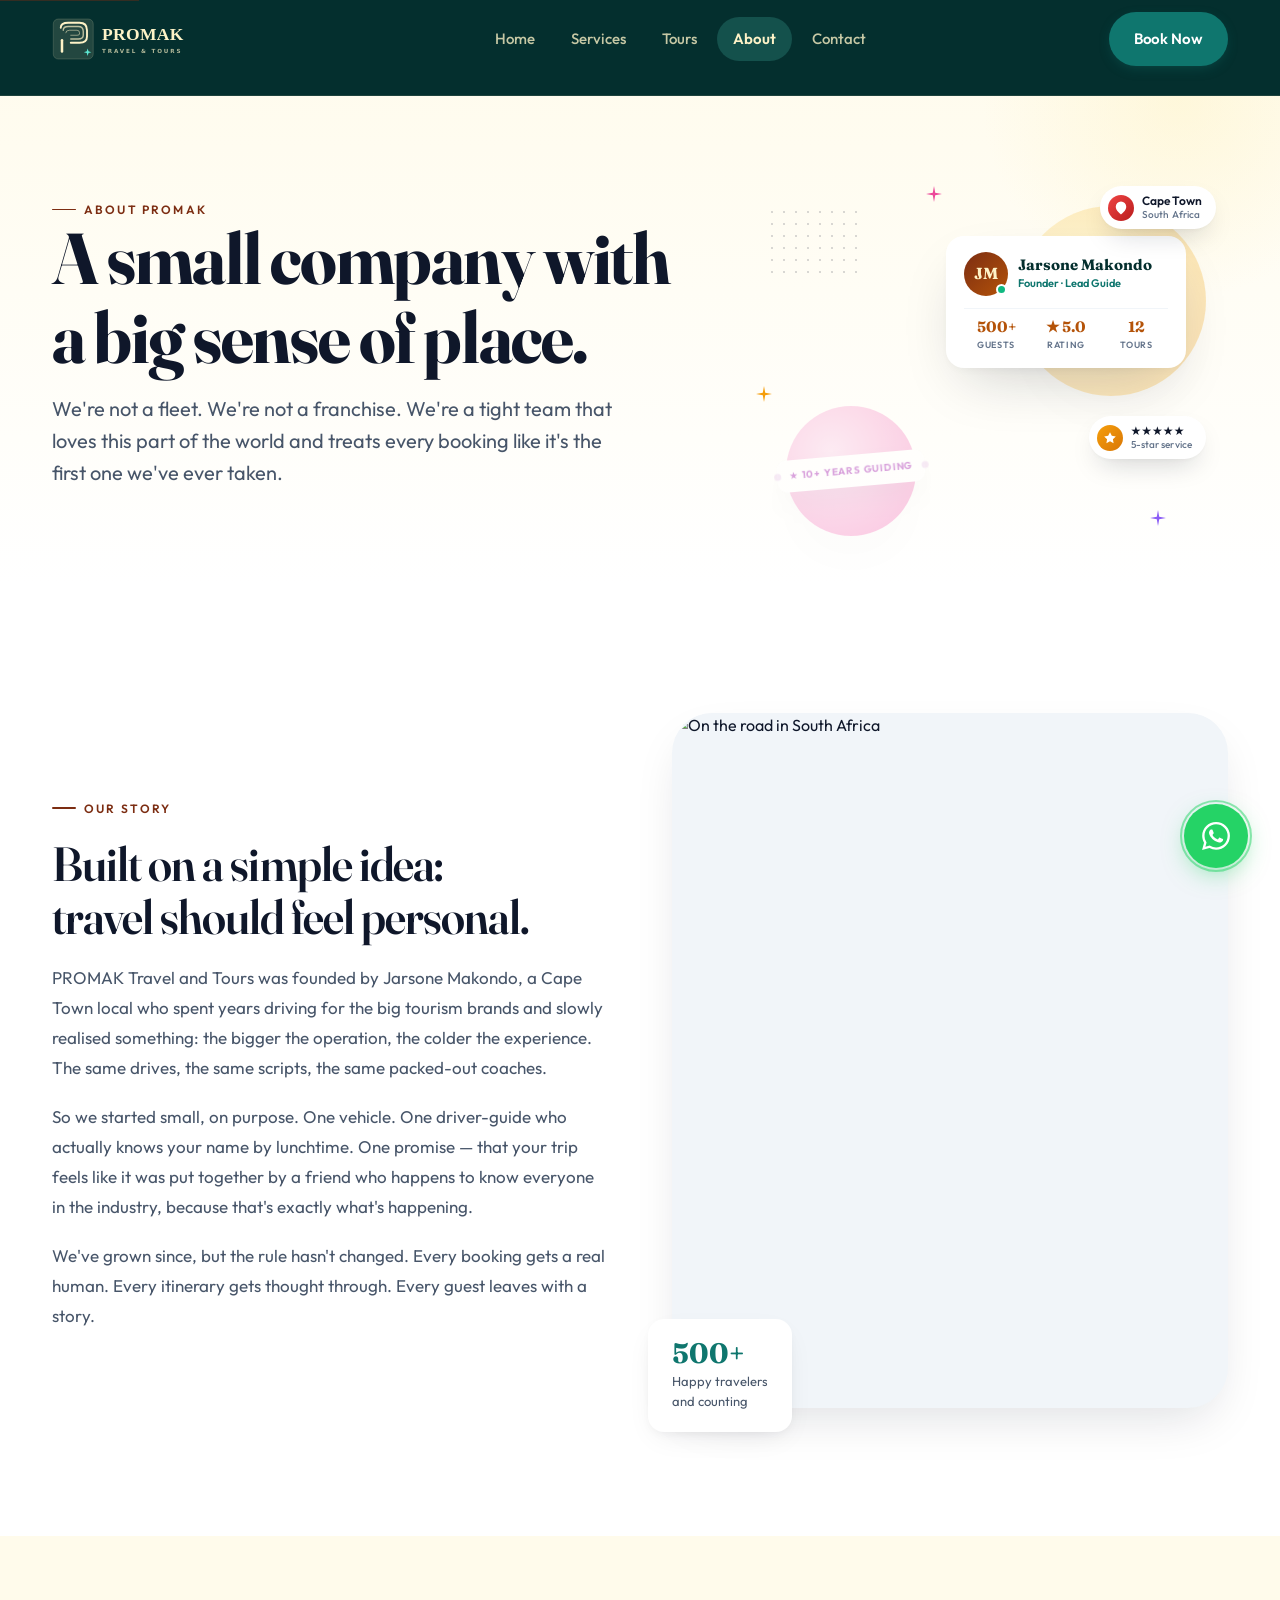
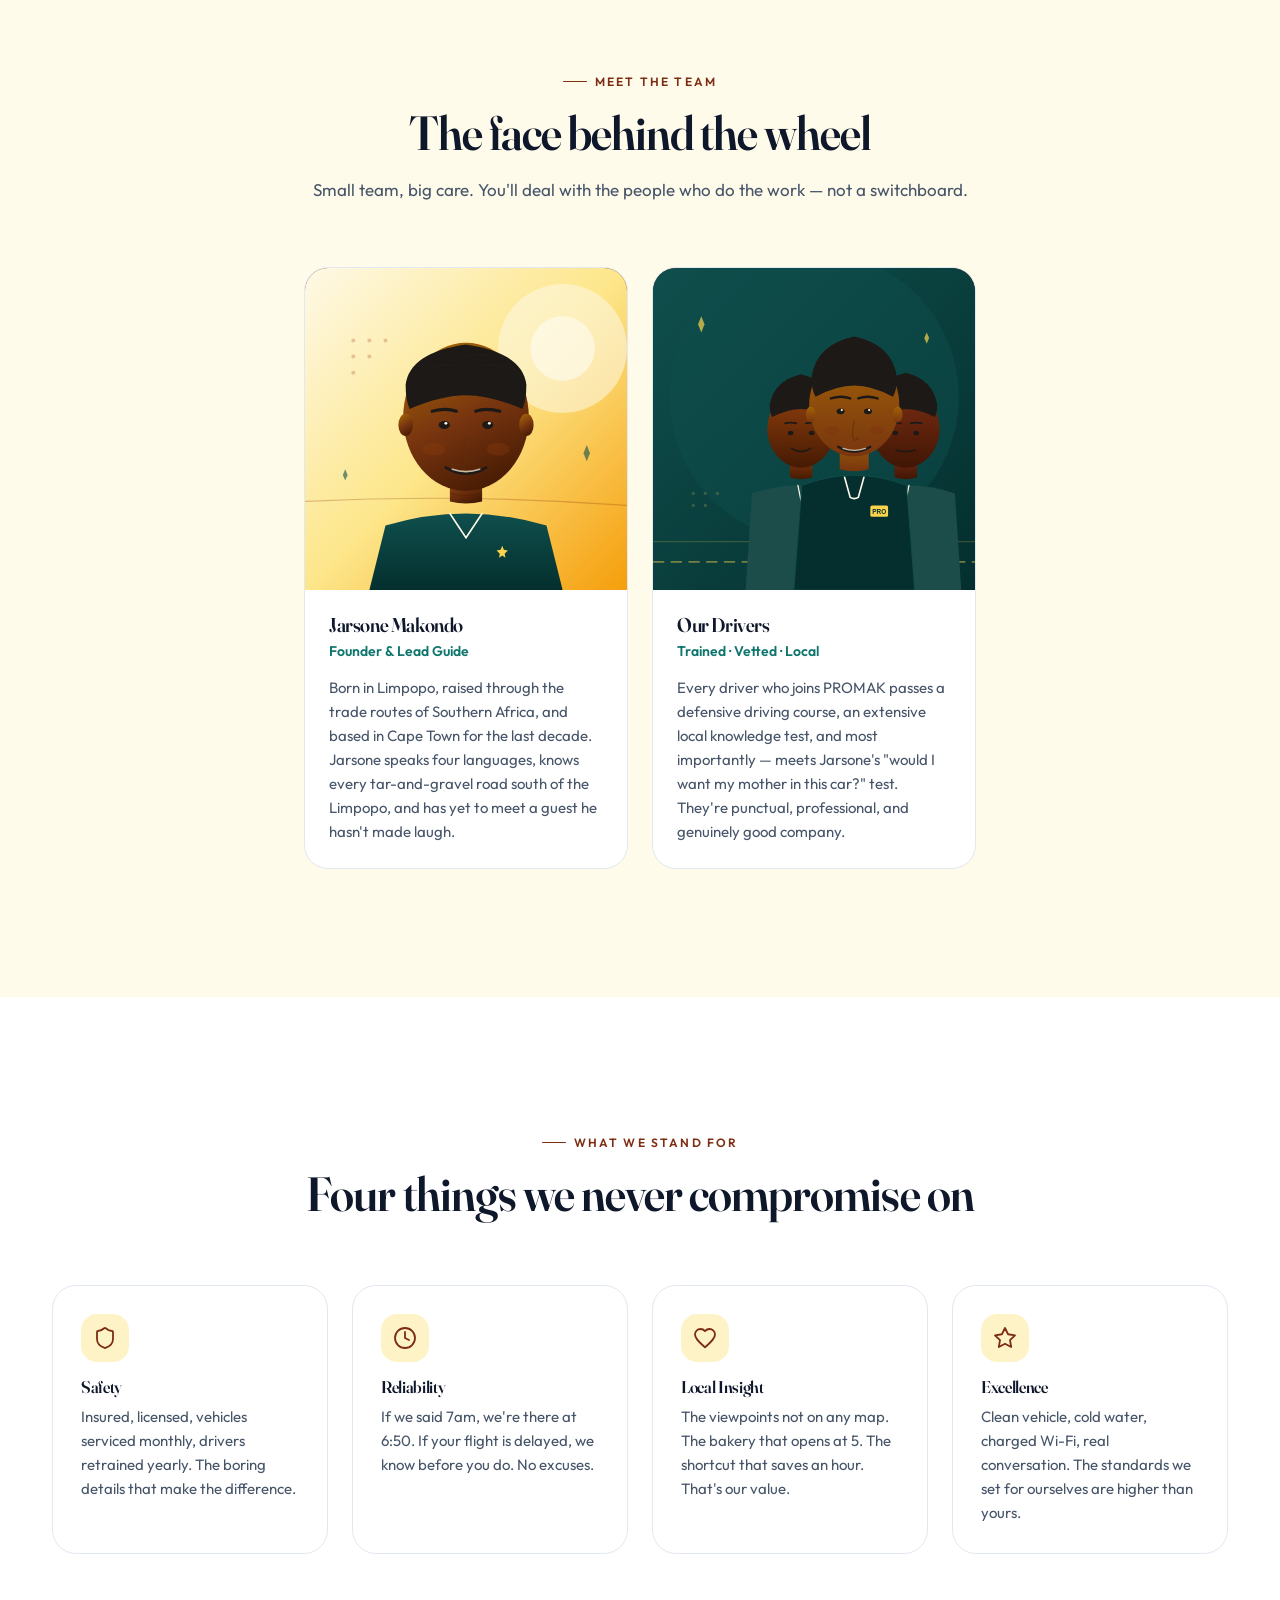
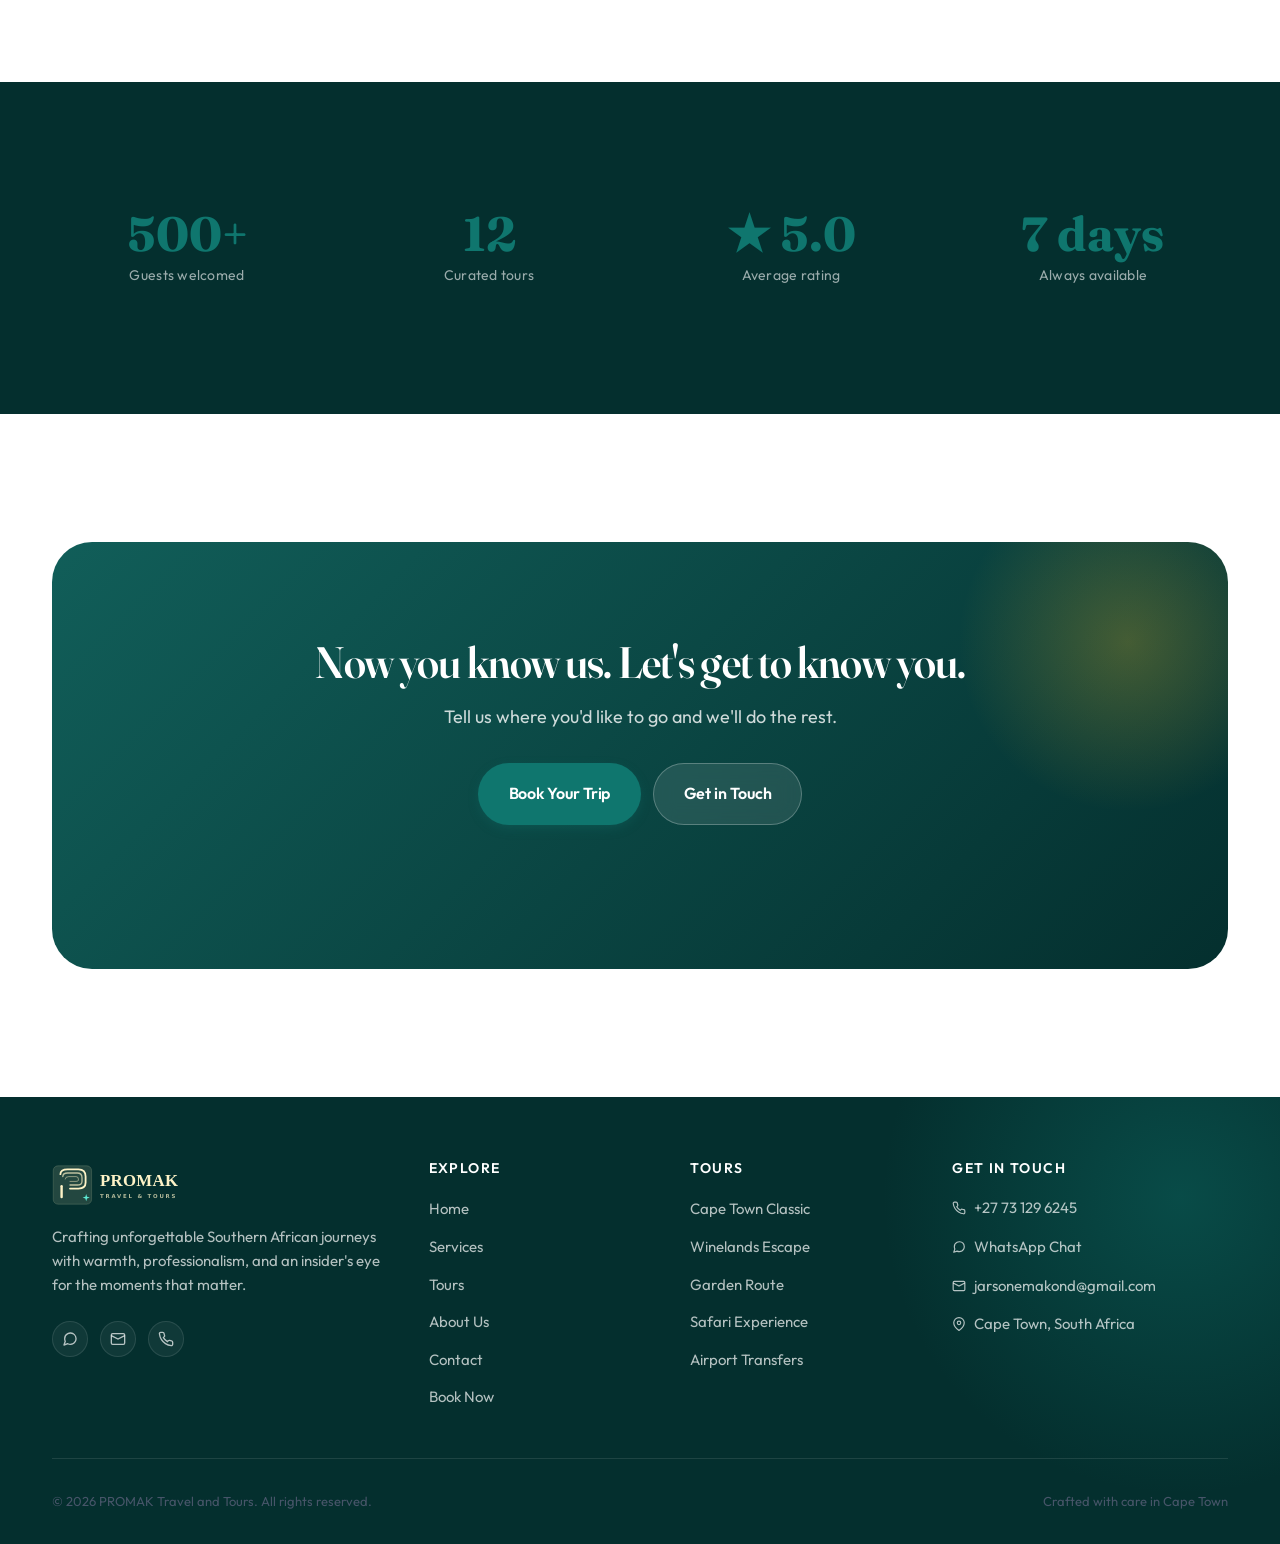
==== about.html @ 577fd11b "initial" ====
<!DOCTYPE html>
<html lang="en">
<head>
  <meta charset="UTF-8" />
  <meta name="viewport" content="width=device-width, initial-scale=1.0" />
  <title>About Us | PROMAK Travel and Tours</title>
  <meta name="description" content="Meet the team behind PROMAK Travel and Tours — a Cape Town tour company built on safety, reliability, local insight, and an obsession with getting the details right." />
  <meta property="og:title" content="About Us | PROMAK Travel and Tours" />
  <meta property="og:description" content="Meet the team behind PROMAK Travel and Tours — a Cape Town tour company built on safety, reliability, local insight, and an obsession with getting the details right." />
  <meta property="og:image" content="images/og-mark.png" />
  <link rel="icon" href="images/favicon.svg" type="image/svg+xml" />
  <link rel="alternate icon" href="images/favicon.ico" />
  <link rel="apple-touch-icon" href="images/apple-touch-icon.png" />
  <link rel="stylesheet" href="css/styles.css" />
</head>
<body class="">
  <div class="scroll-progress" aria-hidden="true"><div class="scroll-progress-bar"></div></div>

<!-- Site Header -->
<a href="#main" class="skip-link">Skip to content</a>
<header class="site-header is-solid">
  <div class="container">
    <div class="nav">
      <a href="index.html" class="nav-logo" aria-label="PROMAK Travel and Tours">
        <img src="images/logo-white.svg" alt="PROMAK Travel and Tours" />
      </a>
      <nav class="nav-menu" aria-label="Primary">
        <a href="index.html">Home</a>
        <a href="services.html">Services</a>
        <a href="tours.html">Tours</a>
        <a href="about.html">About</a>
        <a href="contact.html">Contact</a>
      </nav>
      <div class="nav-cta">
        <a href="book.html" class="btn btn-primary">Book Now</a>
      </div>
      <button class="nav-toggle" aria-label="Toggle menu" aria-expanded="false" aria-controls="mobile-menu">
        <svg width="22" height="22" viewBox="0 0 24 24" fill="none" stroke="currentColor" stroke-width="2.2" stroke-linecap="round"><path d="M4 6h16M4 12h16M4 18h16"/></svg>
      </button>
    </div>
  </div>
</header>

<div class="mobile-menu" id="mobile-menu" aria-label="Mobile navigation">
  <nav>
    <a href="index.html">Home</a>
    <a href="services.html">Services</a>
    <a href="tours.html">Tours</a>
    <a href="about.html">About</a>
    <a href="contact.html">Contact</a>
  </nav>
  <div class="mobile-actions">
    <a href="book.html" class="btn btn-primary btn-lg">Book Your Journey</a>
    <a href="https://wa.me/27731296245" target="_blank" rel="noopener" class="btn btn-outline btn-lg">Chat on WhatsApp</a>
  </div>
  <div class="mobile-contact">
    <a href="tel:+27731296245"><svg width="14" height="14" viewBox="0 0 24 24" fill="none" stroke="currentColor" stroke-width="2"><path d="M22 16.92v3a2 2 0 0 1-2.18 2 19.79 19.79 0 0 1-8.63-3.07 19.5 19.5 0 0 1-6-6 19.79 19.79 0 0 1-3.07-8.67A2 2 0 0 1 4.11 2h3a2 2 0 0 1 2 1.72 12.84 12.84 0 0 0 .7 2.81 2 2 0 0 1-.45 2.11L8.09 9.91a16 16 0 0 0 6 6l1.27-1.27a2 2 0 0 1 2.11-.45 12.84 12.84 0 0 0 2.81.7A2 2 0 0 1 22 16.92z"/></svg>+27 73 129 6245</a>
    <a href="mailto:jarsonemakond@gmail.com"><svg width="14" height="14" viewBox="0 0 24 24" fill="none" stroke="currentColor" stroke-width="2"><rect x="2" y="4" width="20" height="16" rx="2"/><path d="m22 7-10 5L2 7"/></svg>jarsonemakond@gmail.com</a>
  </div>
</div>


<main id="main">

<section class="page-header">
  <div class="container">
    <div class="page-header-decor decor-about" aria-hidden="true">
      <div class="dec-blob blob-1"></div>
      <div class="dec-blob blob-2">
        <div class="dec-tag tag-years">★ 10+ Years Guiding</div>
      </div>
      <div class="dec-dots dots-1"></div>

      <div class="dec-card card-main">
        <div class="top">
          <div class="ava">JM</div>
          <div>
            <div class="name">Jarsone Makondo</div>
            <div class="role">Founder · Lead Guide</div>
          </div>
        </div>
        <div class="stats">
          <div><div class="num">500+</div><div class="lbl">Guests</div></div>
          <div><div class="num">★ 5.0</div><div class="lbl">Rating</div></div>
          <div><div class="num">12</div><div class="lbl">Tours</div></div>
        </div>
      </div>

      <div class="dec-pill pill-loc">
        <div class="ico"><svg width="14" height="14" viewBox="0 0 24 24" fill="currentColor"><path d="M21 10c0 7-9 13-9 13s-9-6-9-13a9 9 0 0 1 18 0z"/><circle cx="12" cy="10" r="3" fill="#fff"/></svg></div>
        <div>Cape Town<small>South Africa</small></div>
      </div>

      <div class="dec-pill pill-rating">
        <div class="ico"><svg width="14" height="14" viewBox="0 0 24 24" fill="currentColor"><path d="m12 2 3.09 6.26L22 9.27l-5 4.87 1.18 6.88L12 17.77l-6.18 3.25L7 14.14 2 9.27l6.91-1.01z"/></svg></div>
        <div>★★★★★<small>5-star service</small></div>
      </div>

      <span class="dec-spark spark-1"><svg viewBox="0 0 20 20" fill="currentColor"><path d="M10 0 L11.5 8.5 L20 10 L11.5 11.5 L10 20 L8.5 11.5 L0 10 L8.5 8.5 Z"/></svg></span>
      <span class="dec-spark spark-2"><svg viewBox="0 0 20 20" fill="currentColor"><path d="M10 0 L11.5 8.5 L20 10 L11.5 11.5 L10 20 L8.5 11.5 L0 10 L8.5 8.5 Z"/></svg></span>
      <span class="dec-spark spark-3"><svg viewBox="0 0 20 20" fill="currentColor"><path d="M10 0 L11.5 8.5 L20 10 L11.5 11.5 L10 20 L8.5 11.5 L0 10 L8.5 8.5 Z"/></svg></span>
    </div>
    <div class="page-header-content reveal">
      <span class="eyebrow">About PROMAK</span>
      <h1 class="text-balance">A small company with a big sense of place.</h1>
      <p class="lead">We're not a fleet. We're not a franchise. We're a tight team that loves this part of the world and treats every booking like it's the first one we've ever taken.</p>
    </div>
  </div>
</section>

<section class="section">
  <div class="container">
    <div class="story-grid reveal">
      <div class="story-content">
        <span class="eyebrow">Our Story</span>
        <h2 class="text-balance">Built on a simple idea: travel should feel personal.</h2>
        <p>PROMAK Travel and Tours was founded by Jarsone Makondo, a Cape Town local who spent years driving for the big tourism brands and slowly realised something: the bigger the operation, the colder the experience. The same drives, the same scripts, the same packed-out coaches.</p>
        <p>So we started small, on purpose. One vehicle. One driver-guide who actually knows your name by lunchtime. One promise — that your trip feels like it was put together by a friend who happens to know everyone in the industry, because that's exactly what's happening.</p>
        <p>We've grown since, but the rule hasn't changed. Every booking gets a real human. Every itinerary gets thought through. Every guest leaves with a story.</p>
      </div>
      <div class="story-image">
        <img src="https://images.pexels.com/photos/32555593/pexels-photo-32555593.jpeg?auto=compress&cs=tinysrgb&w=1000&h=1200&fit=crop" alt="On the road in South Africa" />
        <div class="story-card">
          <div class="num">500+</div>
          <div class="label">Happy travelers<br>and counting</div>
        </div>
      </div>
    </div>
  </div>
</section>

<section class="section section-alt">
  <div class="container">
    <div class="section-head reveal">
      <span class="eyebrow">Meet the Team</span>
      <h2 class="text-balance">The face behind the wheel</h2>
      <p>Small team, big care. You'll deal with the people who do the work — not a switchboard.</p>
    </div>
    <div class="team-grid reveal-stagger" style="max-width:42rem;margin:0 auto">
      <article class="team-card">
        <div class="team-card-media">
          <img src="images/portrait-jarsone.svg" alt="Jarsone Makondo, founder of PROMAK Travel and Tours" />
        </div>
        <div class="team-card-body">
          <h3>Jarsone Makondo</h3>
          <div class="role">Founder &amp; Lead Guide</div>
          <p>Born in Limpopo, raised through the trade routes of Southern Africa, and based in Cape Town for the last decade. Jarsone speaks four languages, knows every tar-and-gravel road south of the Limpopo, and has yet to meet a guest he hasn't made laugh.</p>
        </div>
      </article>
      <article class="team-card">
        <div class="team-card-media">
          <img src="images/portrait-drivers.svg" alt="The PROMAK driver team" />
        </div>
        <div class="team-card-body">
          <h3>Our Drivers</h3>
          <div class="role">Trained · Vetted · Local</div>
          <p>Every driver who joins PROMAK passes a defensive driving course, an extensive local knowledge test, and most importantly — meets Jarsone's "would I want my mother in this car?" test. They're punctual, professional, and genuinely good company.</p>
        </div>
      </article>
    </div>
  </div>
</section>

<section class="section">
  <div class="container">
    <div class="section-head reveal">
      <span class="eyebrow">What We Stand For</span>
      <h2 class="text-balance">Four things we never compromise on</h2>
    </div>
    <div class="feature-grid reveal-stagger">
      <div class="feature-block">
        <div class="icon">
          <svg width="24" height="24" viewBox="0 0 24 24" fill="none" stroke="currentColor" stroke-width="1.8" stroke-linecap="round" stroke-linejoin="round"><path d="M20 13c0 5-3.5 7.5-7.66 8.95a1 1 0 0 1-.67-.01C7.5 20.5 4 18 4 13V6a1 1 0 0 1 1-1c2 0 4.5-1.2 6.24-2.72a1.17 1.17 0 0 1 1.52 0C14.51 3.81 17 5 19 5a1 1 0 0 1 1 1z"/></svg>
        </div>
        <h4>Safety</h4>
        <p>Insured, licensed, vehicles serviced monthly, drivers retrained yearly. The boring details that make the difference.</p>
      </div>
      <div class="feature-block">
        <div class="icon">
          <svg width="24" height="24" viewBox="0 0 24 24" fill="none" stroke="currentColor" stroke-width="1.8" stroke-linecap="round" stroke-linejoin="round"><circle cx="12" cy="12" r="10"/><path d="M12 6v6l4 2"/></svg>
        </div>
        <h4>Reliability</h4>
        <p>If we said 7am, we're there at 6:50. If your flight is delayed, we know before you do. No excuses.</p>
      </div>
      <div class="feature-block">
        <div class="icon">
          <svg width="24" height="24" viewBox="0 0 24 24" fill="none" stroke="currentColor" stroke-width="1.8" stroke-linecap="round" stroke-linejoin="round"><path d="M12 21.35l-1.45-1.32C5.4 15.36 2 12.28 2 8.5 2 5.42 4.42 3 7.5 3c1.74 0 3.41.81 4.5 2.09C13.09 3.81 14.76 3 16.5 3 19.58 3 22 5.42 22 8.5c0 3.78-3.4 6.86-8.55 11.54L12 21.35z"/></svg>
        </div>
        <h4>Local Insight</h4>
        <p>The viewpoints not on any map. The bakery that opens at 5. The shortcut that saves an hour. That's our value.</p>
      </div>
      <div class="feature-block">
        <div class="icon">
          <svg width="24" height="24" viewBox="0 0 24 24" fill="none" stroke="currentColor" stroke-width="1.8" stroke-linecap="round" stroke-linejoin="round"><path d="m12 2 3.09 6.26L22 9.27l-5 4.87 1.18 6.88L12 17.77l-6.18 3.25L7 14.14 2 9.27l6.91-1.01L12 2z"/></svg>
        </div>
        <h4>Excellence</h4>
        <p>Clean vehicle, cold water, charged Wi-Fi, real conversation. The standards we set for ourselves are higher than yours.</p>
      </div>
    </div>
  </div>
</section>

<section class="section section-dark">
  <div class="container">
    <div class="stats-strip reveal-stagger">
      <div>
        <div class="num">500+</div>
        <div class="label">Guests welcomed</div>
      </div>
      <div>
        <div class="num">12</div>
        <div class="label">Curated tours</div>
      </div>
      <div>
        <div class="num">★ 5.0</div>
        <div class="label">Average rating</div>
      </div>
      <div>
        <div class="num">7&nbsp;days</div>
        <div class="label">Always available</div>
      </div>
    </div>
  </div>
</section>

<section class="section">
  <div class="container">
    <div class="cta-section reveal">
      <h2 class="text-balance">Now you know us. Let's get to know you.</h2>
      <p>Tell us where you'd like to go and we'll do the rest.</p>
      <div class="hero-actions" style="justify-content:center">
        <a href="book.html" class="btn btn-primary btn-lg">Book Your Trip</a>
        <a href="contact.html" class="btn btn-light btn-lg">Get in Touch</a>
      </div>
    </div>
  </div>
</section>

</main>

<footer class="site-footer">
  <div class="container">
    <div class="footer-grid">
      <div class="footer-brand">
        <img src="images/logo-white.svg" alt="PROMAK Travel and Tours" />
        <p>Crafting unforgettable Southern African journeys with warmth, professionalism, and an insider's eye for the moments that matter.</p>
        <div class="footer-social mt-3">
          <a href="https://wa.me/27731296245" target="_blank" rel="noopener" aria-label="WhatsApp">
            <svg width="16" height="16" viewBox="0 0 24 24" fill="none" stroke="currentColor" stroke-width="2" stroke-linecap="round" stroke-linejoin="round"><path d="M21 11.5a8.38 8.38 0 0 1-.9 3.8 8.5 8.5 0 0 1-7.6 4.7 8.38 8.38 0 0 1-3.8-.9L3 21l1.9-5.7a8.38 8.38 0 0 1-.9-3.8 8.5 8.5 0 0 1 4.7-7.6 8.38 8.38 0 0 1 3.8-.9h.5a8.48 8.48 0 0 1 8 8v.5z"/></svg>
          </a>
          <a href="mailto:jarsonemakond@gmail.com" aria-label="Email">
            <svg width="16" height="16" viewBox="0 0 24 24" fill="none" stroke="currentColor" stroke-width="2"><rect x="2" y="4" width="20" height="16" rx="2"/><path d="m22 7-10 5L2 7"/></svg>
          </a>
          <a href="tel:+27731296245" aria-label="Phone">
            <svg width="16" height="16" viewBox="0 0 24 24" fill="none" stroke="currentColor" stroke-width="2"><path d="M22 16.92v3a2 2 0 0 1-2.18 2 19.79 19.79 0 0 1-8.63-3.07 19.5 19.5 0 0 1-6-6 19.79 19.79 0 0 1-3.07-8.67A2 2 0 0 1 4.11 2h3a2 2 0 0 1 2 1.72 12.84 12.84 0 0 0 .7 2.81 2 2 0 0 1-.45 2.11L8.09 9.91a16 16 0 0 0 6 6l1.27-1.27a2 2 0 0 1 2.11-.45 12.84 12.84 0 0 0 2.81.7A2 2 0 0 1 22 16.92z"/></svg>
          </a>
        </div>
      </div>
      <div class="footer-col">
        <h4>Explore</h4>
        <ul>
          <li><a href="index.html">Home</a></li>
          <li><a href="services.html">Services</a></li>
          <li><a href="tours.html">Tours</a></li>
          <li><a href="about.html">About Us</a></li>
          <li><a href="contact.html">Contact</a></li>
          <li><a href="book.html">Book Now</a></li>
        </ul>
      </div>
      <div class="footer-col">
        <h4>Tours</h4>
        <ul>
          <li><a href="tours.html#cape-classic">Cape Town Classic</a></li>
          <li><a href="tours.html#winelands">Winelands Escape</a></li>
          <li><a href="tours.html#garden-route">Garden Route</a></li>
          <li><a href="tours.html#safari">Safari Experience</a></li>
          <li><a href="services.html#airport">Airport Transfers</a></li>
        </ul>
      </div>
      <div class="footer-col">
        <h4>Get In Touch</h4>
        <ul>
          <li><a href="tel:+27731296245"><svg width="14" height="14" viewBox="0 0 24 24" fill="none" stroke="currentColor" stroke-width="2"><path d="M22 16.92v3a2 2 0 0 1-2.18 2 19.79 19.79 0 0 1-8.63-3.07 19.5 19.5 0 0 1-6-6 19.79 19.79 0 0 1-3.07-8.67A2 2 0 0 1 4.11 2h3a2 2 0 0 1 2 1.72 12.84 12.84 0 0 0 .7 2.81 2 2 0 0 1-.45 2.11L8.09 9.91a16 16 0 0 0 6 6l1.27-1.27a2 2 0 0 1 2.11-.45 12.84 12.84 0 0 0 2.81.7A2 2 0 0 1 22 16.92z"/></svg>+27 73 129 6245</a></li>
          <li><a href="https://wa.me/27731296245" target="_blank" rel="noopener"><svg width="14" height="14" viewBox="0 0 24 24" fill="none" stroke="currentColor" stroke-width="2" stroke-linecap="round" stroke-linejoin="round"><path d="M21 11.5a8.38 8.38 0 0 1-.9 3.8 8.5 8.5 0 0 1-7.6 4.7 8.38 8.38 0 0 1-3.8-.9L3 21l1.9-5.7a8.38 8.38 0 0 1-.9-3.8 8.5 8.5 0 0 1 4.7-7.6 8.38 8.38 0 0 1 3.8-.9h.5a8.48 8.48 0 0 1 8 8v.5z"/></svg>WhatsApp Chat</a></li>
          <li><a href="mailto:jarsonemakond@gmail.com"><svg width="14" height="14" viewBox="0 0 24 24" fill="none" stroke="currentColor" stroke-width="2"><rect x="2" y="4" width="20" height="16" rx="2"/><path d="m22 7-10 5L2 7"/></svg>jarsonemakond@gmail.com</a></li>
          <li><span style="display:inline-flex;align-items:center;gap:.5rem;font-size:.9375rem;color:rgba(255,255,255,.7)"><svg width="14" height="14" viewBox="0 0 24 24" fill="none" stroke="currentColor" stroke-width="2"><path d="M21 10c0 7-9 13-9 13s-9-6-9-13a9 9 0 0 1 18 0z"/><circle cx="12" cy="10" r="3"/></svg>Cape Town, South Africa</span></li>
        </ul>
      </div>
    </div>
    <div class="footer-bottom">
      <p>© <span data-year>2026</span> PROMAK Travel and Tours. All rights reserved.</p>
      <p>Crafted with care in Cape Town</p>
    </div>
  </div>
</footer>

<a href="https://wa.me/27731296245?text=Hi%20PROMAK%2C%20I%27d%20like%20to%20enquire%20about%20a%20tour." target="_blank" rel="noopener" class="whatsapp-fab" aria-label="Chat on WhatsApp">
  <svg width="28" height="28" viewBox="0 0 24 24" fill="currentColor"><path d="M17.472 14.382c-.297-.149-1.758-.867-2.03-.967-.273-.099-.471-.148-.67.15-.197.297-.767.966-.94 1.164-.173.199-.347.223-.644.075-.297-.15-1.255-.463-2.39-1.475-.883-.788-1.48-1.761-1.653-2.059-.173-.297-.018-.458.13-.606.134-.133.298-.347.446-.52.149-.174.198-.298.298-.497.099-.198.05-.371-.025-.52-.075-.149-.669-1.612-.916-2.207-.242-.579-.487-.5-.669-.51-.173-.008-.371-.01-.57-.01-.198 0-.52.074-.792.372-.272.297-1.04 1.016-1.04 2.479 0 1.462 1.065 2.875 1.213 3.074.149.198 2.096 3.2 5.077 4.487.709.306 1.262.489 1.694.625.712.227 1.36.195 1.871.118.571-.085 1.758-.719 2.006-1.413.248-.694.248-1.289.173-1.413-.074-.124-.272-.198-.57-.347m-5.421 7.403h-.004a9.87 9.87 0 0 1-5.031-1.378l-.361-.214-3.741.982.998-3.648-.235-.374a9.86 9.86 0 0 1-1.51-5.26c.001-5.45 4.436-9.884 9.888-9.884 2.64 0 5.122 1.03 6.988 2.898a9.825 9.825 0 0 1 2.893 6.994c-.003 5.45-4.437 9.884-9.885 9.884m8.413-18.297A11.815 11.815 0 0 0 12.05 0C5.495 0 .16 5.335.157 11.892c0 2.096.547 4.142 1.588 5.945L.057 24l6.305-1.654a11.882 11.882 0 0 0 5.683 1.448h.005c6.554 0 11.89-5.335 11.893-11.893A11.821 11.821 0 0 0 20.464 3.488"/></svg>
</a>

<script src="js/main.js"></script>


</body>
</html>
---- css/styles.css ----
/* ============================================
   PROMAK Travel and Tours - Stylesheet
   Mobile-first, modern, distinctive design
   ============================================ */

/* ---------- Fonts ---------- */
@import url('https://fonts.googleapis.com/css2?family=Fraunces:opsz,wght@9..144,400;9..144,500;9..144,600;9..144,700;9..144,900&family=Outfit:wght@300;400;500;600;700;800&display=swap');

/* ---------- CSS Variables ---------- */
:root {
  /* Brand palette - deep plum + cream + soft teal accent */
  /* Plum / amber-brown — primary brand */
  --plum-50: #fffbeb;
  --plum-100: #fef3c7;
  --plum-200: #fde68a;
  --plum-300: #fcd34d;
  --plum-500: #b45309;
  --plum-600: #92400e;
  --plum-700: #7c2d12;
  --plum-800: #5c1f0a;
  --plum-900: #431407;
  --plum-950: #2a0c04;

  /* Soft teal — secondary accent */
  --teal-50: #f0fdfa;
  --teal-100: #ccfbf1;
  --teal-200: #99f6e4;
  --teal-400: #2dd4bf;
  --teal-500: #14b8a6;
  --teal-600: #0d9488;
  --teal-700: #0f766e;
  --teal-800: #115e59;
  --teal-900: #134e4a;
  --teal-950: #042f2e;

  --amber-300: #fcd34d;
  --amber-400: #fbbf24;
  --amber-500: #f59e0b;

  --cream-50: #fffbeb;
  --cream-100: #fef3c7;

  --ink-50: #f8fafc;
  --ink-100: #f1f5f9;
  --ink-200: #e2e8f0;
  --ink-300: #cbd5e1;
  --ink-400: #94a3b8;
  --ink-500: #64748b;
  --ink-600: #475569;
  --ink-700: #334155;
  --ink-800: #1e293b;
  --ink-900: #0f172a;
  --ink-950: #020617;

  /* Semantic colors */
  --primary: var(--plum-700);
  --primary-dark: var(--plum-900);
  --primary-light: var(--plum-100);
  --accent: var(--teal-700);
  --accent-dark: var(--teal-900);
  --bg: #ffffff;
  --bg-alt: var(--cream-50);
  --bg-dark: var(--teal-950);
  --text: var(--ink-900);
  --text-soft: var(--ink-600);
  --text-light: var(--ink-400);
  --border: var(--ink-200);
  --border-soft: rgba(15, 118, 110, 0.08);

  /* Type scale */
  --font-display: 'Fraunces', Georgia, serif;
  --font-sans: 'Outfit', system-ui, -apple-system, sans-serif;

  /* Layout */
  --container: 1240px;
  --radius-sm: 0.5rem;
  --radius: 1rem;
  --radius-lg: 1.5rem;
  --radius-xl: 2rem;
  --radius-2xl: 2.5rem;

  /* Shadows */
  --shadow-sm: 0 1px 2px rgba(15, 23, 42, 0.04), 0 1px 3px rgba(15, 23, 42, 0.06);
  --shadow: 0 4px 6px -1px rgba(15, 23, 42, 0.06), 0 2px 4px -2px rgba(15, 23, 42, 0.05);
  --shadow-md: 0 10px 30px -10px rgba(15, 23, 42, 0.1), 0 4px 12px -4px rgba(15, 23, 42, 0.06);
  --shadow-lg: 0 20px 50px -15px rgba(15, 23, 42, 0.15);
  --shadow-glow: 0 0 0 1px rgba(15, 118, 110, 0.05), 0 8px 24px -8px rgba(15, 118, 110, 0.25);
  --shadow-warm: 0 20px 40px -12px rgba(15, 118, 110, 0.3);

  /* Transitions */
  --t-fast: 150ms cubic-bezier(0.4, 0, 0.2, 1);
  --t-base: 280ms cubic-bezier(0.4, 0, 0.2, 1);
  --t-slow: 500ms cubic-bezier(0.16, 1, 0.3, 1);

  /* Header height */
  --header-h: 80px;
}

/* ---------- Reset ---------- */
*, *::before, *::after { box-sizing: border-box; }

* { margin: 0; padding: 0; }

html {
  -webkit-text-size-adjust: 100%;
  scroll-behavior: smooth;
  scroll-padding-top: var(--header-h);
}

body {
  font-family: var(--font-sans);
  font-size: 16px;
  line-height: 1.6;
  color: var(--text);
  background: var(--bg);
  -webkit-font-smoothing: antialiased;
  -moz-osx-font-smoothing: grayscale;
  overflow-x: hidden;
}

/* Modern text selection */
::selection {
  background: var(--teal-700);
  color: var(--cream-50);
}
::-moz-selection {
  background: var(--teal-700);
  color: var(--cream-50);
}

/* Scroll progress bar (top of viewport) */
.scroll-progress {
  position: fixed;
  top: 0;
  left: 0;
  width: 100%;
  height: 3px;
  background: transparent;
  z-index: 100;
  pointer-events: none;
}
.scroll-progress-bar {
  height: 100%;
  width: 0%;
  background: linear-gradient(90deg, var(--teal-500), var(--amber-400), var(--teal-500));
  background-size: 200% 100%;
  transition: width 0.1s linear;
  box-shadow: 0 0 12px rgba(94, 234, 212, 0.6);
  animation: shimmer 3s linear infinite;
}
@keyframes shimmer {
  0% { background-position: 0% 50%; }
  100% { background-position: 200% 50%; }
}

/* Modern scroll-driven animations (where supported) */
@supports (animation-timeline: scroll()) {
  .reveal-on-scroll {
    animation: fade-up linear both;
    animation-timeline: view();
    animation-range: entry 0% entry 60%;
  }
}
@keyframes fade-up {
  from { opacity: 0; transform: translateY(40px); }
  to { opacity: 1; transform: translateY(0); }
}

/* Reduce motion respect */
@media (prefers-reduced-motion: reduce) {
  *, *::before, *::after {
    animation-duration: 0.01ms !important;
    animation-iteration-count: 1 !important;
    transition-duration: 0.01ms !important;
    scroll-behavior: auto !important;
  }
}

img, svg, video { display: block; max-width: 100%; height: auto; }
button { font: inherit; cursor: pointer; border: none; background: none; }
a { color: inherit; text-decoration: none; }
input, textarea, select, button { font: inherit; color: inherit; }
ul, ol { list-style: none; }

/* ---------- Typography ---------- */
h1, h2, h3, h4 {
  font-family: var(--font-display);
  font-weight: 600;
  line-height: 1.1;
  letter-spacing: -0.02em;
  color: var(--text);
  font-variation-settings: "opsz" 144;
}

h1 { font-size: clamp(2.25rem, 6vw + 0.5rem, 4.5rem); font-weight: 700; }
h2 { font-size: clamp(1.875rem, 4vw + 0.5rem, 3rem); }
h3 { font-size: clamp(1.375rem, 1.5vw + 0.75rem, 1.875rem); }
h4 { font-size: clamp(1.125rem, 1vw + 0.75rem, 1.375rem); }

p { color: var(--text-soft); }

.eyebrow {
  display: inline-flex;
  align-items: center;
  gap: 0.5rem;
  font-family: var(--font-sans);
  font-size: 0.75rem;
  font-weight: 600;
  letter-spacing: 0.18em;
  text-transform: uppercase;
  color: var(--primary);
}

.eyebrow::before {
  content: "";
  width: 24px;
  height: 1.5px;
  background: currentColor;
  border-radius: 1px;
}

.serif-italic { font-family: var(--font-display); font-style: italic; font-weight: 400; }

/* ---------- Container ---------- */
.container {
  width: 100%;
  max-width: var(--container);
  margin: 0 auto;
  padding-left: 1.25rem;
  padding-right: 1.25rem;
}

@media (min-width: 768px) {
  .container { padding-left: 2rem; padding-right: 2rem; }
}

/* ---------- Buttons ---------- */
.btn {
  display: inline-flex;
  align-items: center;
  justify-content: center;
  gap: 0.5rem;
  padding: 0.875rem 1.5rem;
  font-weight: 600;
  font-size: 0.9375rem;
  border-radius: 999px;
  transition: all var(--t-base);
  cursor: pointer;
  white-space: nowrap;
  position: relative;
  overflow: hidden;
  border: 1.5px solid transparent;
  letter-spacing: -0.005em;
}

.btn-primary {
  background: var(--accent);
  color: #fff;
  box-shadow: 0 4px 14px -4px rgba(15, 118, 110, 0.45);
}

.btn-primary::before {
  content: "";
  position: absolute;
  inset: 0;
  background: linear-gradient(135deg, var(--teal-600), var(--teal-800));
  z-index: -1;
  transition: opacity var(--t-base);
}

.btn-primary:hover {
  transform: translateY(-2px);
  box-shadow: 0 12px 28px -8px rgba(15, 118, 110, 0.5);
}

.btn-primary:active { transform: translateY(0); }

.btn-secondary {
  background: var(--text);
  color: #fff;
}

.btn-secondary:hover {
  background: var(--ink-700);
  transform: translateY(-2px);
}

.btn-outline {
  background: transparent;
  color: var(--text);
  border-color: var(--ink-200);
}

.btn-outline:hover {
  background: var(--text);
  color: #fff;
  border-color: var(--text);
}

.btn-ghost {
  background: transparent;
  color: var(--text);
}

.btn-ghost:hover {
  background: var(--ink-100);
}

.btn-light {
  background: rgba(255, 255, 255, 0.1);
  color: #fff;
  border-color: rgba(255, 255, 255, 0.25);
  backdrop-filter: blur(10px);
}

.btn-light:hover {
  background: rgba(255, 255, 255, 0.2);
  border-color: rgba(255, 255, 255, 0.4);
}

.btn-lg {
  padding: 1.0625rem 1.875rem;
  font-size: 1rem;
}

.btn .arrow {
  display: inline-flex;
  transition: transform var(--t-base);
}

.btn:hover .arrow { transform: translateX(4px); }

/* ---------- Header / Navigation ---------- */
.site-header {
  position: fixed;
  top: 0;
  left: 0;
  right: 0;
  height: var(--header-h);
  z-index: 50;
  padding: 0.75rem 0;
  background: rgba(4, 47, 46, 0.18);
  backdrop-filter: saturate(180%) blur(22px);
  -webkit-backdrop-filter: saturate(180%) blur(22px);
  border-bottom: 1px solid rgba(254, 243, 199, 0.08);
  transition: background var(--t-base), border-color var(--t-base), box-shadow var(--t-base), padding var(--t-base);
}

.site-header.is-scrolled {
  background: rgba(4, 47, 46, 0.92);
  border-bottom-color: rgba(254, 243, 199, 0.14);
  box-shadow: 0 8px 32px -8px rgba(0, 0, 0, 0.35);
}

/* Solid variant for subpages (no hero slideshow underneath) */
.site-header.is-solid,
.site-header.is-solid.is-scrolled {
  background: #042f2e;
  backdrop-filter: none;
  -webkit-backdrop-filter: none;
  border-bottom-color: rgba(254, 243, 199, 0.1);
}

.site-header.is-solid.is-scrolled {
  box-shadow: 0 8px 32px -8px rgba(0, 0, 0, 0.4);
}

.nav {
  display: flex;
  align-items: center;
  justify-content: space-between;
  height: 100%;
  gap: 1rem;
}

.nav-logo {
  display: flex;
  align-items: center;
  flex-shrink: 0;
  z-index: 60;
}

.nav-logo img { height: 44px; width: auto; }

.nav-menu {
  display: none;
  align-items: center;
  gap: 0.25rem;
}

.nav-menu a {
  position: relative;
  padding: 0.625rem 1rem;
  font-size: 0.9375rem;
  font-weight: 500;
  color: rgba(254, 243, 199, 0.78);
  border-radius: 999px;
  transition: color var(--t-fast);
}

.nav-menu a::before {
  content: "";
  position: absolute;
  inset: 0;
  background: rgba(254, 243, 199, 0.1);
  border-radius: 999px;
  opacity: 0;
  transform: scale(0.9);
  transition: all var(--t-base);
  z-index: -1;
}

.nav-menu a:hover { color: #FEF3C7; }
.nav-menu a:hover::before { opacity: 1; transform: scale(1); }

.nav-menu a.active {
  color: #FEF3C7;
  font-weight: 600;
}

.nav-menu a.active::before {
  opacity: 1;
  transform: scale(1);
  background: rgba(94, 234, 212, 0.18);
}

.nav-cta {
  display: none;
  align-items: center;
  gap: 0.5rem;
}

.nav-toggle {
  display: flex;
  align-items: center;
  justify-content: center;
  width: 44px;
  height: 44px;
  border-radius: 12px;
  background: rgba(254, 243, 199, 0.1);
  color: #FEF3C7;
  z-index: 60;
  transition: background var(--t-fast);
}

.nav-toggle:hover { background: rgba(254, 243, 199, 0.18); }

.nav-toggle svg { transition: transform var(--t-base); }
.nav-toggle.is-active svg { transform: rotate(90deg); }

@media (min-width: 1024px) {
  :root { --header-h: 96px; }
  .nav-menu { display: flex; }
  .nav-cta { display: flex; }
  .nav-toggle { display: none; }
  .nav-logo img { height: 50px; }
}

/* Mobile menu */
.mobile-menu {
  position: fixed;
  inset: 0;
  background: var(--bg);
  z-index: 55;
  padding: calc(var(--header-h) + 1.5rem) 1.5rem 2rem;
  display: flex;
  flex-direction: column;
  opacity: 0;
  visibility: hidden;
  transition: opacity var(--t-base), visibility var(--t-base);
  overflow-y: auto;
}

.mobile-menu.is-open {
  opacity: 1;
  visibility: visible;
}

.mobile-menu nav {
  display: flex;
  flex-direction: column;
  gap: 0.25rem;
}

.mobile-menu nav a {
  font-family: var(--font-display);
  font-size: 1.875rem;
  font-weight: 600;
  letter-spacing: -0.02em;
  padding: 0.875rem 0;
  color: var(--text);
  border-bottom: 1px solid var(--border);
  display: flex;
  align-items: center;
  justify-content: space-between;
  transition: color var(--t-fast), padding-left var(--t-base);
}

.mobile-menu nav a:hover {
  color: var(--primary);
  padding-left: 0.5rem;
}

.mobile-menu nav a::after {
  content: "→";
  opacity: 0.3;
  font-family: var(--font-sans);
  font-weight: 400;
}

.mobile-menu .mobile-actions {
  margin-top: auto;
  padding-top: 2rem;
  display: flex;
  flex-direction: column;
  gap: 0.75rem;
}

.mobile-menu .mobile-contact {
  margin-top: 1.5rem;
  padding-top: 1.5rem;
  border-top: 1px solid var(--border);
  font-size: 0.875rem;
  color: var(--text-soft);
}

.mobile-menu .mobile-contact a {
  display: flex;
  align-items: center;
  gap: 0.625rem;
  padding: 0.5rem 0;
  color: var(--text-soft);
}

.mobile-menu .mobile-contact a:hover { color: var(--primary); }

body.menu-open { overflow: hidden; }

/* ---------- Hero ---------- */
.hero {
  position: relative;
  padding-top: calc(var(--header-h) + 3rem);
  padding-bottom: 4rem;
  overflow: hidden;
  background: var(--bg-dark);
  color: #fff;
  isolation: isolate;
  min-height: 100svh;
  display: flex;
  flex-direction: column;
  justify-content: center;
}

/* ===== Hero Slideshow ===== */
.slides {
  position: absolute;
  inset: 0;
  z-index: -2;
  overflow: hidden;
}

.slide {
  position: absolute;
  inset: 0;
  opacity: 0;
  transition: opacity 1.4s cubic-bezier(0.4, 0, 0.2, 1);
  pointer-events: none;
}

.slide.is-active {
  opacity: 1;
  pointer-events: auto;
}

.slide img {
  position: absolute;
  top: 50%;
  left: 50%;
  width: 110%;
  height: 110%;
  object-fit: cover;
  transform: translate3d(var(--slide-x, -50%), var(--slide-y, -50%), 0) scale(1);
  transition: transform 8s cubic-bezier(0.22, 0.61, 0.36, 1);
  will-change: transform;
}

/* Ken Burns: when slide becomes active, zoom + drift */
.slide.is-active img {
  transform: translate3d(var(--slide-x, -50%), var(--slide-y, -50%), 0) scale(1.12);
}

/* Cinematic gradient overlay */
.slides::after {
  content: "";
  position: absolute;
  inset: 0;
  background:
    linear-gradient(180deg, rgba(4, 47, 46, 0.35) 0%, rgba(4, 47, 46, 0.7) 60%, rgba(4, 47, 46, 0.92) 100%),
    linear-gradient(90deg, rgba(4, 47, 46, 0.55) 0%, rgba(4, 47, 46, 0) 60%);
  z-index: 1;
  pointer-events: none;
}

.slide-caption {
  position: absolute;
  bottom: 1.25rem;
  right: 1.25rem;
  z-index: 2;
  font-size: 0.6875rem;
  font-weight: 500;
  letter-spacing: 0.18em;
  text-transform: uppercase;
  color: rgba(255, 255, 255, 0.7);
  padding: 0.4rem 0.85rem;
  background: rgba(0, 0, 0, 0.25);
  backdrop-filter: blur(12px);
  border: 1px solid rgba(255, 255, 255, 0.1);
  border-radius: 999px;
  opacity: 0;
  transform: translateY(8px);
  transition: opacity 0.6s 0.4s ease, transform 0.6s 0.4s ease;
}

.slide.is-active .slide-caption {
  opacity: 1;
  transform: translateY(0);
}

/* Slideshow controls */
.slideshow-controls {
  position: absolute;
  bottom: 2rem;
  left: 50%;
  transform: translateX(-50%);
  z-index: 3;
  display: flex;
  flex-direction: column;
  align-items: center;
  gap: 0.875rem;
  width: min(90%, 220px);
}

.slideshow-progress {
  width: 100%;
  height: 2px;
  background: rgba(255, 255, 255, 0.12);
  border-radius: 999px;
  overflow: hidden;
}

.slideshow-progress-fill {
  width: 0%;
  height: 100%;
  background: linear-gradient(90deg, var(--amber-300), var(--accent));
  border-radius: 999px;
  transition: width 0.1s linear;
}

.slideshow-dots {
  display: flex;
  gap: 0.5rem;
}

.slideshow-dots .dot {
  width: 6px;
  height: 6px;
  padding: 0;
  border: none;
  border-radius: 50%;
  background: rgba(255, 255, 255, 0.3);
  cursor: pointer;
  transition: all 0.3s ease;
}

.slideshow-dots .dot:hover { background: rgba(255, 255, 255, 0.6); }

.slideshow-dots .dot.is-active {
  width: 24px;
  border-radius: 999px;
  background: rgba(255, 255, 255, 0.95);
}

/* Scroll cue */
.scroll-cue {
  position: absolute;
  bottom: 2rem;
  right: 2rem;
  z-index: 3;
  display: none;
  flex-direction: column;
  align-items: center;
  gap: 0.5rem;
  font-size: 0.625rem;
  font-weight: 600;
  letter-spacing: 0.2em;
  text-transform: uppercase;
  color: rgba(255, 255, 255, 0.6);
  animation: scroll-bounce 2.5s ease-in-out infinite;
}

@media (min-width: 1024px) {
  .scroll-cue { display: flex; }
}

@keyframes scroll-bounce {
  0%, 100% { transform: translateY(0); opacity: 0.6; }
  50% { transform: translateY(6px); opacity: 1; }
}

.hero-content {
  position: relative;
  z-index: 1;
}

.hero-eyebrow {
  display: inline-flex;
  align-items: center;
  gap: 0.625rem;
  padding: 0.5rem 1rem;
  background: rgba(255, 255, 255, 0.08);
  border: 1px solid rgba(255, 255, 255, 0.15);
  border-radius: 999px;
  font-size: 0.75rem;
  font-weight: 500;
  letter-spacing: 0.1em;
  text-transform: uppercase;
  color: rgba(255, 255, 255, 0.9);
  margin-bottom: 1.5rem;
  backdrop-filter: blur(10px);
}

.hero-eyebrow .pulse {
  width: 6px;
  height: 6px;
  background: var(--accent);
  border-radius: 50%;
  box-shadow: 0 0 0 0 var(--accent);
  animation: pulse 2s infinite;
}

@keyframes pulse {
  0% { box-shadow: 0 0 0 0 rgba(15, 118, 110, 0.65); }
  70% { box-shadow: 0 0 0 12px rgba(15, 118, 110, 0); }
  100% { box-shadow: 0 0 0 0 rgba(15, 118, 110, 0); }
}

.hero-title {
  font-size: clamp(2.5rem, 9vw, 5.5rem);
  line-height: 0.98;
  margin-bottom: 1.5rem;
  color: #fff;
  letter-spacing: -0.03em;
}

/* Line-mask reveal for hero title */
.line-mask {
  display: block;
  overflow: hidden;
  padding-bottom: 0.05em;
}

.line-mask .line {
  display: block;
  transform: translateY(105%);
  animation: line-reveal 1.1s cubic-bezier(0.22, 0.61, 0.36, 1) forwards;
}

.line-mask:nth-child(1) .line { animation-delay: 0.4s; }
.line-mask:nth-child(2) .line { animation-delay: 0.55s; }

@keyframes line-reveal {
  to { transform: translateY(0); }
}

.hero-title .accent {
  font-style: italic;
  font-weight: 400;
  background: linear-gradient(135deg, var(--amber-300), var(--plum-500));
  -webkit-background-clip: text;
  background-clip: text;
  color: transparent;
}

.hero-subtitle {
  font-size: clamp(1rem, 1.5vw + 0.75rem, 1.25rem);
  color: rgba(255, 255, 255, 0.8);
  max-width: 36rem;
  margin-bottom: 2.5rem;
  line-height: 1.6;
}

.hero-actions {
  display: flex;
  flex-wrap: wrap;
  gap: 0.75rem;
  margin-bottom: 3rem;
}

.hero-stats {
  display: grid;
  grid-template-columns: repeat(2, 1fr);
  gap: 1.5rem 2rem;
  padding-top: 2rem;
  border-top: 1px solid rgba(255, 255, 255, 0.1);
  max-width: 36rem;
}

.hero-stat-num {
  font-family: var(--font-display);
  font-size: clamp(1.5rem, 3vw, 2.25rem);
  font-weight: 600;
  color: #fff;
  letter-spacing: -0.02em;
  line-height: 1;
  margin-bottom: 0.375rem;
  font-variant-numeric: tabular-nums;
}

.hero-stat-label {
  font-size: 0.8125rem;
  color: rgba(255, 255, 255, 0.6);
  letter-spacing: 0.02em;
}

@media (min-width: 768px) {
  .hero { padding-top: calc(var(--header-h) + 5rem); padding-bottom: 6rem; }
  .hero-stats { grid-template-columns: repeat(4, 1fr); }
}

@media (min-width: 1024px) {
  .hero { padding-top: calc(var(--header-h) + 7rem); padding-bottom: 8rem; }
}

/* Decorative compass on hero */
.hero-compass {
  position: absolute;
  top: 14%;
  right: 4%;
  width: 380px;
  height: 380px;
  color: rgba(255, 255, 255, 0.55);
  z-index: 0;
  animation: spin-slow 90s linear infinite;
  display: none;
  pointer-events: none;
  filter: drop-shadow(0 0 30px rgba(255, 255, 255, 0.4));
}

@keyframes spin-slow {
  from { transform: rotate(0deg); }
  to { transform: rotate(360deg); }
}

@media (min-width: 1024px) { .hero-compass { display: block; } }

/* ===== Magnetic button effect ===== */
[data-magnetic] {
  transition: transform 0.4s cubic-bezier(0.22, 0.61, 0.36, 1);
}

/* ===== Marquee strip ===== */
.marquee {
  position: relative;
  display: flex;
  overflow: hidden;
  width: 100%;
  padding: 1.5rem 0;
  border-top: 1px solid rgba(15, 23, 42, 0.06);
  border-bottom: 1px solid rgba(15, 23, 42, 0.06);
  background: linear-gradient(180deg, var(--bg-alt) 0%, #fef9e0 100%);
  mask-image: linear-gradient(90deg, transparent, #000 8%, #000 92%, transparent);
  -webkit-mask-image: linear-gradient(90deg, transparent, #000 8%, #000 92%, transparent);
}

.marquee-track {
  display: flex;
  flex-shrink: 0;
  gap: 3.5rem;
  padding-right: 3.5rem;
  animation: marquee-scroll 60s linear infinite;
  align-items: center;
  will-change: transform;
}

.marquee:hover .marquee-track {
  animation-play-state: paused;
}

.marquee-item {
  font-family: var(--font-display);
  font-size: clamp(1.125rem, 2vw, 1.5rem);
  font-weight: 600;
  color: var(--primary);
  letter-spacing: -0.015em;
  white-space: nowrap;
  display: inline-flex;
  align-items: center;
  gap: 0.7em;
  transition: transform 0.4s cubic-bezier(0.22, 0.61, 0.36, 1);
}

.marquee-item:hover {
  transform: translateY(-2px);
}

.marquee-icon {
  width: 1.3em;
  height: 1.3em;
  flex-shrink: 0;
  color: var(--accent);
  opacity: 0.85;
}

.marquee-item.italic {
  font-style: italic;
  font-weight: 400;
  color: var(--accent-dark);
}

.marquee-item.italic .marquee-icon {
  color: var(--primary);
}

@keyframes marquee-scroll {
  from { transform: translateX(0); }
  to { transform: translateX(-50%); }
}

/* ---------- Page Header (sub-pages) ---------- */
.page-header {
  position: relative;
  padding-top: calc(var(--header-h) + 4rem);
  padding-bottom: 4rem;
  background: linear-gradient(180deg, var(--cream-50) 0%, #fff 100%);
  overflow: hidden;
}

.page-header::before {
  content: "";
  position: absolute;
  top: -100px;
  right: -100px;
  width: 400px;
  height: 400px;
  background: radial-gradient(circle, var(--primary-light) 0%, transparent 70%);
  border-radius: 50%;
  opacity: 0.5;
}

.page-header-content {
  position: relative;
  max-width: 48rem;
}

.page-header h1 {
  margin-bottom: 1rem;
}

.page-header .lead {
  font-size: clamp(1.0625rem, 1vw + 0.875rem, 1.25rem);
  color: var(--text-soft);
  line-height: 1.6;
  max-width: 36rem;
}

@media (min-width: 768px) {
  .page-header { padding-top: calc(var(--header-h) + 6rem); padding-bottom: 6rem; }
}

/* ========== Page Header Decorations — floating compositions ========== */
.page-header { isolation: isolate; }
.page-header-content { position: relative; z-index: 2; }

.page-header-decor {
  position: absolute;
  top: calc(var(--header-h) + 90px);
  right: 5%;
  width: 460px;
  height: 360px;
  z-index: 1;
  pointer-events: none;
  display: none;
  transition: transform 0.6s cubic-bezier(0.22, 0.61, 0.36, 1);
  font-family: var(--font-sans);
}
@media (min-width: 1280px) {
  .page-header-decor { display: block; }
}
@media (min-width: 1440px) {
  .page-header-decor { right: 6%; width: 480px; height: 380px; top: calc(var(--header-h) + 110px); }
}

/* ===== Entrance: spring pop with blur defocus ===== */
@keyframes decor-pop {
  0%   { opacity: 0; translate: 0 28px; scale: 0.85; filter: blur(8px); }
  60%  { opacity: 1; translate: 0 -5px; scale: 1.03;  filter: blur(0); }
  100% { opacity: 1; translate: 0 0;    scale: 1;     filter: blur(0); }
}
/* Blob entrance keeps static opacity (so each blob's color tint is preserved) */
@keyframes blob-pop {
  0%   { translate: 0 28px; scale: 0.85; filter: blur(12px); }
  60%  { translate: 0 -5px; scale: 1.03; filter: blur(0); }
  100% { translate: 0 0;    scale: 1;    filter: blur(0); }
}

/* ===== Floating (boat on water — symmetric bob + tiny rocking rotation) ===== */
@keyframes float-1 { 0%,100% { translate: 0 -3px; rotate: -0.4deg; } 50% { translate: 0  3px; rotate:  0.4deg; } }
@keyframes float-2 { 0%,100% { translate: 0  3px; rotate:  0.3deg; } 50% { translate: 0 -3px; rotate: -0.3deg; } }
@keyframes float-3 { 0%,100% { translate: -1px -2px; rotate: -0.5deg; } 50% { translate: 1px 2px; rotate:  0.5deg; } }
@keyframes float-4 { 0%,100% { translate:  1px  2px; rotate:  0.5deg; } 50% { translate: -1px -2px; rotate: -0.5deg; } }

/* Sparkle pulse */
@keyframes spark-pulse {
  0%, 100% { opacity: 0.95; rotate: 0deg; scale: 1; }
  50%      { opacity: 0.3;  rotate: 45deg; scale: 0.55; }
}

/* === Apply spring entrance + ongoing float to each element type === */
.page-header-decor .dec-card {
  opacity: 0;
  animation:
    decor-pop 0.9s cubic-bezier(0.34, 1.56, 0.64, 1) forwards,
    float-1 7s ease-in-out infinite 1.3s;
}
.page-header-decor .dec-blob {
  /* Don't reset opacity — keep static blob tint */
  animation:
    blob-pop 0.9s cubic-bezier(0.34, 1.56, 0.64, 1) forwards,
    float-2 8s ease-in-out infinite 1.3s;
}
.page-header-decor .dec-pill:nth-of-type(odd) {
  opacity: 0;
  animation:
    decor-pop 0.9s cubic-bezier(0.34, 1.56, 0.64, 1) forwards,
    float-3 8.5s ease-in-out infinite 1.3s;
}
.page-header-decor .dec-pill:nth-of-type(even) {
  opacity: 0;
  animation:
    decor-pop 0.9s cubic-bezier(0.34, 1.56, 0.64, 1) forwards,
    float-2 7.5s ease-in-out infinite 1.3s;
}
.page-header-decor .group-avatars {
  opacity: 0;
  animation:
    decor-pop 0.9s cubic-bezier(0.34, 1.56, 0.64, 1) forwards,
    float-4 8s ease-in-out infinite 1.3s;
}
.page-header-decor .dec-dots {
  opacity: 0;
  animation: decor-pop 0.9s cubic-bezier(0.34, 1.56, 0.64, 1) forwards;
}
.page-header-decor .dec-spark {
  opacity: 0;
  animation:
    decor-pop 0.9s cubic-bezier(0.34, 1.56, 0.64, 1) forwards,
    spark-pulse 2.6s ease-in-out infinite 1.5s;
}
/* Tags are inside blobs — they pop in slightly delayed and inherit blob's float */
.page-header-decor .dec-blob > .dec-tag {
  opacity: 0;
  animation: decor-pop 0.9s cubic-bezier(0.34, 1.56, 0.64, 1) 0.5s forwards;
}

/* === Stagger: each direct child gets a slightly later entrance delay (and float starts AFTER its entrance ends) === */
.page-header-decor > *:nth-child(1)  { animation-delay: 0.05s, 1.0s; }
.page-header-decor > *:nth-child(2)  { animation-delay: 0.15s, 1.1s; }
.page-header-decor > *:nth-child(3)  { animation-delay: 0.25s, 1.2s; }
.page-header-decor > *:nth-child(4)  { animation-delay: 0.35s, 1.3s; }
.page-header-decor > *:nth-child(5)  { animation-delay: 0.45s, 1.4s; }
.page-header-decor > *:nth-child(6)  { animation-delay: 0.55s, 1.5s; }
.page-header-decor > *:nth-child(7)  { animation-delay: 0.65s, 1.6s; }
.page-header-decor > *:nth-child(8)  { animation-delay: 0.75s, 1.7s; }
.page-header-decor > *:nth-child(9)  { animation-delay: 0.85s, 1.8s; }
.page-header-decor > *:nth-child(10) { animation-delay: 0.95s, 1.9s; }
.page-header-decor > *:nth-child(11) { animation-delay: 1.05s, 2.0s; }

/* ===== Building blocks ===== */
.dec-blob {
  position: absolute;
  border-radius: 50%;
  z-index: 0;
  filter: blur(0.5px);
  box-shadow: 0 30px 80px -30px rgba(15, 23, 42, 0.12);
}
.dec-dots {
  position: absolute;
  background-image: radial-gradient(circle, rgba(15, 23, 42, 0.16) 1.1px, transparent 1.5px);
  background-size: 12px 12px;
  z-index: 0;
}
.dec-card {
  position: absolute;
  background: #fff;
  border-radius: 18px;
  box-shadow: 0 24px 60px -20px rgba(15, 23, 42, 0.22), 0 4px 14px -4px rgba(15, 23, 42, 0.06);
  padding: 1.125rem 1.375rem;
  display: flex;
  flex-direction: column;
  z-index: 2;
}
.dec-pill {
  position: absolute;
  display: inline-flex;
  align-items: center;
  gap: 0.5rem;
  padding: 0.5rem 0.875rem 0.5rem 0.5rem;
  background: #fff;
  border-radius: 999px;
  box-shadow: 0 12px 28px -10px rgba(15, 23, 42, 0.22), 0 2px 6px -2px rgba(15, 23, 42, 0.06);
  font-size: 0.75rem;
  font-weight: 600;
  color: #0f172a;
  white-space: nowrap;
  z-index: 3;
  line-height: 1.2;
}
.dec-pill .ico {
  display: flex; align-items: center; justify-content: center;
  width: 26px; height: 26px;
  border-radius: 50%;
  color: #fff;
  flex-shrink: 0;
}
.dec-pill small {
  display: block;
  font-size: 0.625rem;
  font-weight: 500;
  color: #64748b;
  letter-spacing: 0.01em;
  margin-top: 1px;
}

/* Tags now sit INSIDE their parent blobs, perfectly centered */
.dec-blob > .dec-tag {
  position: absolute;
  top: 50%;
  left: 50%;
  background: #fff;
  border-radius: 10px;
  padding: 0.5rem 0.75rem;
  box-shadow: 0 14px 30px -12px rgba(15, 23, 42, 0.28);
  font-size: 0.625rem;
  font-weight: 700;
  letter-spacing: 0.08em;
  text-transform: uppercase;
  z-index: 3;
  white-space: nowrap;
}
.dec-blob > .dec-tag::before, .dec-blob > .dec-tag::after {
  content: ""; position: absolute;
  width: 7px; height: 7px;
  background: currentColor;
  border-radius: 50%;
  opacity: 0.22;
  top: 50%;
}
.dec-blob > .dec-tag::before { left: -3.5px; transform: translateY(-50%); }
.dec-blob > .dec-tag::after  { right: -3.5px; transform: translateY(-50%); }

.dec-spark {
  position: absolute;
  width: 16px; height: 16px;
  z-index: 4;
}
.dec-spark svg { width: 100%; height: 100%; }

/* Avatar stack */
.dec-avatars { display: inline-flex; }
.dec-avatars span {
  width: 22px; height: 22px;
  border-radius: 50%;
  border: 2px solid #fff;
  margin-left: -7px;
  display: inline-block;
}
.dec-avatars span:first-child { margin-left: 0; }

.group-avatars {
  position: absolute;
  background: #fff;
  padding: 0.4rem 0.875rem 0.4rem 0.5rem;
  border-radius: 999px;
  box-shadow: 0 12px 28px -10px rgba(15, 23, 42, 0.22);
  display: inline-flex; align-items: center; gap: 0.5rem;
  z-index: 3;
  font-size: 0.75rem; font-weight: 700; color: #0f172a;
}

/* ============ SERVICES ============ */
.decor-services .blob-1 { background: radial-gradient(circle at 35% 35%, #5eead4, #14b8a6); width: 200px; height: 200px; top: 30px;  right: 0;   opacity: 0.32; }
.decor-services .blob-2 { background: radial-gradient(circle at 35% 35%, #fde68a, #f59e0b); width: 130px; height: 130px; bottom: 10px; left: 20px;  opacity: 0.45; }
.decor-services .dots-1 { width: 100px; height: 70px; top: 30px; left: 0; opacity: 0.55; }

.decor-services .card-main {
  width: 230px;
  top: 50px; right: 30px;
  background: linear-gradient(160deg, #042f2e 0%, #0f766e 100%);
  color: #fff;
  padding: 1.125rem 1.25rem 1.25rem;
}
.decor-services .card-main .label { font-size: 0.625rem; letter-spacing: 0.18em; text-transform: uppercase; color: #5eead4; font-weight: 700; margin-bottom: 0.375rem; }
.decor-services .card-main .big { font-family: var(--font-display); font-size: 1.875rem; font-weight: 700; line-height: 1; letter-spacing: -0.02em; }
.decor-services .card-main .row { display: flex; align-items: center; gap: 0.5rem; margin-top: 0.875rem; padding-top: 0.75rem; border-top: 1px solid rgba(255,255,255,0.12); }
.decor-services .card-main .row svg { width: 17px; height: 17px; color: #fcd34d; flex-shrink: 0; }
.decor-services .card-main .row span { font-size: 0.75rem; color: rgba(255,255,255,0.85); }

.decor-services .pill-tour    { top: 0;    right: 0; }
.decor-services .pill-tour .ico { background: linear-gradient(135deg, #f43f5e, #e11d48); }
.decor-services .pill-bespoke { top: 230px; right: 10px; }
.decor-services .pill-bespoke .ico { background: linear-gradient(135deg, #8b5cf6, #6d28d9); }

/* Tag inside amber blob, centered, slightly rotated */
.decor-services .blob-2 > .tag-vip { color: #92400e; transform: translate(-50%, -50%) rotate(-6deg); }

.decor-services .spark-1 { top: 0;     left: 180px; color: #f59e0b; }
.decor-services .spark-2 { top: 200px; right: 0;    color: #14b8a6; animation-delay: 0.8s, 1.7s; }
.decor-services .spark-3 { bottom: 30px; left: 170px; color: #f43f5e; animation-delay: 1.4s, 2.3s; }

/* ============ TOURS ============ */
.decor-tours .blob-1 { background: radial-gradient(circle at 35% 35%, #93c5fd, #3b82f6); width: 180px; height: 180px; top: 20px;  right: 0;   opacity: 0.28; }
.decor-tours .blob-2 { background: radial-gradient(circle at 35% 35%, #6ee7b7, #10b981); width: 130px; height: 130px; bottom: 10px; left: 20px;  opacity: 0.4; }
.decor-tours .dots-1 { width: 90px; height: 65px; bottom: 30px; right: 30px; opacity: 0.5; }

.decor-tours .card-main {
  width: 240px;
  top: 30px; right: 20px;
  padding: 0;
  overflow: hidden;
}
.decor-tours .card-main .photo {
  height: 100px;
  background:
    radial-gradient(circle at 70% 30%, rgba(252, 211, 77, 0.55), transparent 55%),
    radial-gradient(circle at 20% 80%, rgba(94, 234, 212, 0.55), transparent 55%),
    linear-gradient(135deg, #1e3a8a 0%, #0f766e 60%, #f59e0b 100%);
  position: relative;
}
.decor-tours .card-main .photo .pin {
  position: absolute; top: 12px; left: 12px;
  background: #fff; border-radius: 999px;
  padding: 0.3rem 0.625rem;
  font-size: 0.625rem; font-weight: 700;
  letter-spacing: 0.06em; text-transform: uppercase;
  color: #92400e;
  display: inline-flex; align-items: center; gap: 0.25rem;
}
.decor-tours .card-main .photo .pin::before { content: "★"; color: #f59e0b; }
.decor-tours .card-main .body { padding: 0.875rem 1rem 1rem; }
.decor-tours .card-main .title { font-family: var(--font-display); font-size: 1rem; font-weight: 700; color: #042f2e; letter-spacing: -0.01em; line-height: 1.15; }
.decor-tours .card-main .meta { font-size: 0.6875rem; color: #64748b; margin-top: 0.25rem; display: flex; align-items: center; gap: 0.3rem; }
.decor-tours .card-main .price-row { display: flex; justify-content: space-between; align-items: center; margin-top: 0.5rem; padding-top: 0.5rem; border-top: 1px solid #f1f5f9; }
.decor-tours .card-main .price { font-family: var(--font-display); font-size: 0.9375rem; font-weight: 700; color: #0f766e; line-height: 1.1; }
.decor-tours .card-main .price small { font-family: var(--font-sans); font-size: 0.5625rem; color: #94a3b8; font-weight: 500; display: block; letter-spacing: 0.06em; text-transform: uppercase; margin-top: 1px; }
.decor-tours .card-main .heart { width: 26px; height: 26px; border-radius: 50%; background: #fee2e2; color: #e11d48; display: flex; align-items: center; justify-content: center; }

.decor-tours .pill-rating { top: 30px; left: 0; }
.decor-tours .pill-rating .ico { background: linear-gradient(135deg, #f59e0b, #d97706); }
.decor-tours .pill-rating strong { color: #0f172a; font-size: 0.875rem; }

.decor-tours .group-avatars { bottom: 70px; left: 0; }
.decor-tours .group-avatars span:nth-child(1) { background: linear-gradient(135deg, #3b82f6, #1e40af); }
.decor-tours .group-avatars span:nth-child(2) { background: linear-gradient(135deg, #f59e0b, #d97706); }
.decor-tours .group-avatars span:nth-child(3) { background: linear-gradient(135deg, #ec4899, #be185d); }
.decor-tours .group-avatars span:nth-child(4) { background: linear-gradient(135deg, #14b8a6, #0f766e); }

/* Tag inside green blob, centered */
.decor-tours .blob-2 > .tag-hours { color: #047857; transform: translate(-50%, -50%) rotate(5deg); }

.decor-tours .spark-1 { top: 0;     right: 30px; color: #f59e0b; }
.decor-tours .spark-2 { top: 130px; left: 30px;  color: #ec4899; animation-delay: 0.7s, 1.6s; }
.decor-tours .spark-3 { bottom: 20px; right: 0;  color: #3b82f6; animation-delay: 1.3s, 2.2s; }

/* ============ ABOUT ============ */
.decor-about .blob-1 { background: radial-gradient(circle at 35% 35%, #fde68a, #f59e0b); width: 190px; height: 190px; top: 20px;  right: 10px; opacity: 0.3; }
.decor-about .blob-2 { background: radial-gradient(circle at 35% 35%, #fbcfe8, #f472b6); width: 130px; height: 130px; bottom: 10px; left: 30px;  opacity: 0.4; }
.decor-about .dots-1 { width: 100px; height: 70px; top: 20px; left: 10px; opacity: 0.5; }

.decor-about .card-main {
  width: 240px;
  top: 50px; right: 30px;
  padding: 1rem 1.125rem;
  align-items: flex-start;
  gap: 0.75rem;
}
.decor-about .card-main .top { display: flex; align-items: center; gap: 0.625rem; width: 100%; }
.decor-about .card-main .ava {
  width: 44px; height: 44px;
  border-radius: 50%;
  background: linear-gradient(135deg, #7c2d12, #b45309);
  display: flex; align-items: center; justify-content: center;
  font-family: var(--font-display); color: #fef3c7; font-weight: 700; font-size: 1rem;
  flex-shrink: 0;
  position: relative;
}
.decor-about .card-main .ava::after {
  content: ""; position: absolute;
  bottom: 1px; right: 1px;
  width: 11px; height: 11px;
  background: #10b981;
  border: 2px solid #fff;
  border-radius: 50%;
}
.decor-about .card-main .name { font-family: var(--font-display); font-size: 0.9375rem; font-weight: 700; color: #042f2e; line-height: 1.15; }
.decor-about .card-main .role { font-size: 0.6875rem; color: #0f766e; font-weight: 600; margin-top: 0.125rem; }
.decor-about .card-main .stats { display: grid; grid-template-columns: repeat(3, 1fr); gap: 0.375rem; width: 100%; padding-top: 0.625rem; border-top: 1px solid #f1f5f9; }
.decor-about .card-main .stats div { text-align: center; }
.decor-about .card-main .stats .num { font-family: var(--font-display); font-size: 0.9375rem; font-weight: 700; color: #b45309; line-height: 1; }
.decor-about .card-main .stats .lbl { font-size: 0.5625rem; color: #64748b; text-transform: uppercase; letter-spacing: 0.06em; margin-top: 0.25rem; font-weight: 600; }

.decor-about .pill-loc    { top: 0;   right: 0; }
.decor-about .pill-loc .ico { background: linear-gradient(135deg, #ef4444, #b91c1c); }
.decor-about .pill-rating { top: 230px; right: 10px; }
.decor-about .pill-rating .ico { background: linear-gradient(135deg, #f59e0b, #d97706); }

/* Tag inside pink blob, centered */
.decor-about .blob-2 > .tag-years { color: #a21caf; transform: translate(-50%, -50%) rotate(-5deg); }

.decor-about .spark-1 { top: 0;     left: 170px; color: #ec4899; }
.decor-about .spark-2 { top: 200px; left: 0;     color: #f59e0b; animation-delay: 0.7s, 1.6s; }
.decor-about .spark-3 { bottom: 20px; right: 50px; color: #8b5cf6; animation-delay: 1.3s, 2.2s; }

/* ============ CONTACT ============ */
.decor-contact .blob-1 { background: radial-gradient(circle at 35% 35%, #6ee7b7, #10b981); width: 190px; height: 190px; top: 20px;  right: 0;   opacity: 0.28; }
.decor-contact .blob-2 { background: radial-gradient(circle at 35% 35%, #5eead4, #14b8a6); width: 130px; height: 130px; bottom: 10px; left: 30px;  opacity: 0.4; }
.decor-contact .dots-1 { width: 100px; height: 70px; top: 20px; left: 10px; opacity: 0.5; }

.decor-contact .card-main {
  width: 250px;
  top: 30px; right: 20px;
  padding: 1rem 1.125rem 1.125rem;
}
.decor-contact .card-main .head { display: flex; align-items: center; gap: 0.5rem; margin-bottom: 0.625rem; }
.decor-contact .card-main .head .wa {
  width: 32px; height: 32px;
  background: #25D366;
  border-radius: 50%;
  color: #fff;
  display: flex; align-items: center; justify-content: center;
  flex-shrink: 0;
}
.decor-contact .card-main .head .wa svg { width: 17px; height: 17px; }
.decor-contact .card-main .head .info { line-height: 1.2; }
.decor-contact .card-main .head .info b { font-size: 0.8125rem; color: #042f2e; display: block; }
.decor-contact .card-main .head .info small { font-size: 0.625rem; color: #10b981; font-weight: 600; display: inline-flex; align-items: center; gap: 0.25rem; margin-top: 1px; }
.decor-contact .card-main .head .info small::before { content: ""; width: 6px; height: 6px; background: #10b981; border-radius: 50%; }
.decor-contact .card-main .bubble {
  background: #f0fdf4;
  border-radius: 11px 11px 11px 4px;
  padding: 0.5rem 0.75rem;
  font-size: 0.75rem;
  color: #064e3b;
  line-height: 1.4;
}
.decor-contact .card-main .typing { margin-top: 0.4rem; display: inline-flex; align-items: center; gap: 0.3rem; padding: 0.4rem 0.625rem; background: #f1f5f9; border-radius: 999px; align-self: flex-start; }
.decor-contact .card-main .typing i { width: 5px; height: 5px; background: #94a3b8; border-radius: 50%; display: inline-block; animation: typing-bounce 1.4s ease-in-out infinite; }
.decor-contact .card-main .typing i:nth-child(2) { animation-delay: 0.2s; }
.decor-contact .card-main .typing i:nth-child(3) { animation-delay: 0.4s; }
@keyframes typing-bounce { 0%, 60%, 100% { translate: 0 0; opacity: 0.6; } 30% { translate: 0 -4px; opacity: 1; } }

.decor-contact .pill-call { top: 220px; right: 0; }
.decor-contact .pill-call .ico { background: linear-gradient(135deg, #3b82f6, #1d4ed8); }
.decor-contact .pill-mail { bottom: 80px; left: 10px; }
.decor-contact .pill-mail .ico { background: linear-gradient(135deg, #f43f5e, #be123c); }

/* Tag inside teal blob, centered */
.decor-contact .blob-2 > .tag-reply { color: #047857; transform: translate(-50%, -50%) rotate(4deg); }

.decor-contact .spark-1 { top: 0;     left: 170px; color: #10b981; }
.decor-contact .spark-2 { top: 180px; left: 0;     color: #f59e0b; animation-delay: 0.6s, 1.5s; }
.decor-contact .spark-3 { bottom: 30px; right: 50px; color: #ec4899; animation-delay: 1.2s, 2.1s; }

/* ============ BOOK ============ */
.decor-book .blob-1 { background: radial-gradient(circle at 35% 35%, #c4b5fd, #8b5cf6); width: 180px; height: 180px; top: 20px;  right: 10px; opacity: 0.26; }
.decor-book .blob-2 { background: radial-gradient(circle at 35% 35%, #fdba74, #f97316); width: 130px; height: 130px; bottom: 10px; left: 20px;  opacity: 0.42; }
.decor-book .dots-1 { width: 100px; height: 70px; top: 30px; right: 30px; opacity: 0.5; }

.decor-book .card-main {
  width: 170px;
  top: 30px; right: 90px;
  padding: 1rem 0.875rem;
  align-items: center;
  text-align: center;
  background: linear-gradient(160deg, #042f2e 0%, #134e4a 100%);
  color: #fff;
  position: relative;
}
.decor-book .card-main::before, .decor-book .card-main::after {
  content: ""; position: absolute; top: -7px;
  width: 12px; height: 20px;
  background: #14b8a6;
  border-radius: 3px 3px 1px 1px;
}
.decor-book .card-main::before { left: 22px; }
.decor-book .card-main::after  { right: 22px; }
.decor-book .card-main .month { font-size: 0.625rem; letter-spacing: 0.18em; text-transform: uppercase; color: #5eead4; font-weight: 700; }
.decor-book .card-main .day { font-family: var(--font-display); font-size: 3.5rem; font-weight: 700; line-height: 1; letter-spacing: -0.04em; margin: 0.125rem 0; }
.decor-book .card-main .weekday { font-size: 0.6875rem; letter-spacing: 0.12em; text-transform: uppercase; color: #5eead4; font-weight: 600; }

.decor-book .pill-pax       { top: 10px; right: 0; }
.decor-book .pill-pax .ico  { background: linear-gradient(135deg, #8b5cf6, #6d28d9); }
/* When nested inside blob-1, center it instead */
.decor-book .blob-1 > .pill-pax {
  top: 50%;
  left: 50%;
  right: auto;
  transform: translate(-50%, -50%);
  animation: decor-pop 0.9s cubic-bezier(0.34, 1.56, 0.64, 1) 0.5s forwards;
}
.decor-book .pill-confirmed { top: 220px; right: 0; }
.decor-book .pill-confirmed .ico { background: linear-gradient(135deg, #10b981, #047857); }

/* Tag inside orange blob, centered */
.decor-book .blob-2 > .tag-vip { color: #9a3412; transform: translate(-50%, -50%) rotate(-6deg); text-align: center; }
.decor-book .blob-2 > .tag-vip strong { display: block; font-family: var(--font-display); font-size: 0.875rem; letter-spacing: -0.01em; text-transform: none; color: #7c2d12; margin-top: 0.125rem; }

.decor-book .spark-1 { top: 0;     left: 170px; color: #f59e0b; }
.decor-book .spark-2 { top: 180px; left: 0;     color: #8b5cf6; animation-delay: 0.7s, 1.6s; }
.decor-book .spark-3 { bottom: 30px; right: 30px; color: #10b981; animation-delay: 1.3s, 2.2s; }

@media (prefers-reduced-motion: reduce) {
  .page-header-decor *,
  .page-header-decor > * { animation: none !important; opacity: 1 !important; }
}

/* ---------- Section ---------- */
.section {
  padding: 4rem 0;
}

.section-alt { background: var(--bg-alt); }
.section-dark {
  background: var(--bg-dark);
  color: #fff;
}
.section-dark h2, .section-dark h3 { color: #fff; }
.section-dark p { color: rgba(255, 255, 255, 0.75); }

.section-head {
  text-align: center;
  max-width: 42rem;
  margin: 0 auto 3rem;
}

.section-head .eyebrow { margin-bottom: 1rem; }
.section-head h2 { margin-bottom: 1rem; }
.section-head p { font-size: 1.0625rem; line-height: 1.6; }

.section-head.left { text-align: left; margin-left: 0; }

@media (min-width: 768px) {
  .section { padding: 6rem 0; }
  .section-head { margin-bottom: 4rem; }
}

@media (min-width: 1024px) {
  .section { padding: 8rem 0; }
}

/* ---------- Card / Generic ---------- */
.card {
  background: #fff;
  border: 1px solid var(--border);
  border-radius: var(--radius-lg);
  padding: 2rem;
  transition: transform var(--t-base), box-shadow var(--t-base), border-color var(--t-base);
}

.card:hover {
  transform: translateY(-4px);
  box-shadow: var(--shadow-md);
  border-color: transparent;
}

/* ---------- Service Cards (Home/Services) ---------- */
.services-grid {
  display: grid;
  gap: 1rem;
}

.service-card {
  position: relative;
  padding: 2rem;
  background: #fff;
  border: 1px solid var(--border);
  border-radius: var(--radius-lg);
  overflow: hidden;
  transition: all var(--t-base);
}

.service-card::before {
  content: "";
  position: absolute;
  inset: 0;
  background: linear-gradient(135deg, var(--teal-700) 0%, var(--teal-900) 100%);
  opacity: 0;
  transition: opacity var(--t-base);
  z-index: 0;
}

.service-card > * { position: relative; z-index: 1; }

.service-card:hover {
  transform: translateY(-6px);
  border-color: transparent;
  box-shadow: var(--shadow-glow);
}

.service-card:hover::before { opacity: 1; }

.service-card:hover h3,
.service-card:hover p,
.service-card:hover .service-link {
  color: #fff;
}

.service-card:hover .service-icon {
  background: rgba(255, 255, 255, 0.15);
  color: #fff;
}

.service-icon {
  display: flex;
  align-items: center;
  justify-content: center;
  width: 56px;
  height: 56px;
  background: var(--primary-light);
  color: var(--primary);
  border-radius: var(--radius);
  margin-bottom: 1.5rem;
  transition: all var(--t-base);
}

.service-card h3 {
  margin-bottom: 0.625rem;
  transition: color var(--t-base);
  font-size: 1.375rem;
}

.service-card p {
  margin-bottom: 1.5rem;
  font-size: 0.9375rem;
  transition: color var(--t-base);
}

.service-link {
  display: inline-flex;
  align-items: center;
  gap: 0.375rem;
  font-weight: 600;
  font-size: 0.875rem;
  color: var(--primary);
  transition: color var(--t-base);
}

.service-link svg { transition: transform var(--t-base); }
.service-card:hover .service-link svg { transform: translateX(4px); }

@media (min-width: 768px) {
  .services-grid { grid-template-columns: repeat(2, 1fr); gap: 1.5rem; }
}

@media (min-width: 1024px) {
  .services-grid { grid-template-columns: repeat(3, 1fr); }
  .service-card { padding: 2.5rem; }
}

/* ---------- Tour Cards ---------- */
.tours-grid {
  display: grid;
  gap: 1.5rem;
}

.tour-card {
  position: relative;
  background: #fff;
  border-radius: var(--radius-lg);
  overflow: hidden;
  box-shadow: var(--shadow-sm);
  border: 1px solid var(--border);
  transition: transform var(--t-base), box-shadow var(--t-base);
}

.tour-card:hover {
  transform: translateY(-6px);
  box-shadow: var(--shadow-lg);
}

.tour-card-media {
  position: relative;
  aspect-ratio: 4/3;
  overflow: hidden;
  background: var(--ink-100);
}

.tour-card-media img,
.tour-card-media svg {
  width: 100%;
  height: 100%;
  object-fit: cover;
  transition: transform 700ms cubic-bezier(0.16, 1, 0.3, 1);
}

.tour-card:hover .tour-card-media img,
.tour-card:hover .tour-card-media svg {
  transform: scale(1.06);
}

.tour-card-tags {
  position: absolute;
  top: 1rem;
  left: 1rem;
  display: flex;
  gap: 0.375rem;
  z-index: 2;
}

.tour-tag {
  display: inline-flex;
  align-items: center;
  gap: 0.25rem;
  padding: 0.375rem 0.75rem;
  background: rgba(255, 255, 255, 0.95);
  backdrop-filter: blur(10px);
  border-radius: 999px;
  font-size: 0.75rem;
  font-weight: 600;
  color: var(--text);
  letter-spacing: 0.01em;
}

.tour-tag.popular {
  background: var(--accent);
  color: #fff;
}

.tour-card-body {
  padding: 1.5rem;
}

.tour-card-body h3 {
  font-size: 1.375rem;
  margin-bottom: 0.375rem;
}

.tour-location {
  font-size: 0.875rem;
  color: var(--primary);
  font-weight: 500;
  margin-bottom: 0.875rem;
  display: flex;
  align-items: center;
  gap: 0.375rem;
}

.tour-card-body p {
  font-size: 0.9375rem;
  margin-bottom: 1.25rem;
  display: -webkit-box;
  -webkit-line-clamp: 3;
  -webkit-box-orient: vertical;
  overflow: hidden;
}

.tour-card-foot {
  display: flex;
  align-items: center;
  justify-content: space-between;
  gap: 1rem;
  padding-top: 1.25rem;
  border-top: 1px solid var(--border);
}

.tour-price {
  display: flex;
  flex-direction: column;
  line-height: 1.1;
}

.tour-price .from { font-size: 0.75rem; color: var(--text-light); letter-spacing: 0.05em; text-transform: uppercase; margin-bottom: 0.25rem; }
.tour-price .amount { font-family: var(--font-display); font-size: 1.5rem; font-weight: 700; color: var(--accent); }

@media (min-width: 768px) {
  .tours-grid { grid-template-columns: repeat(2, 1fr); }
}

@media (min-width: 1024px) {
  .tours-grid { grid-template-columns: repeat(3, 1fr); gap: 2rem; }
}

/* ---------- Tour detail rows (Tours page alternating) ---------- */
.tour-row {
  display: grid;
  gap: 2rem;
  align-items: center;
  padding-block: 3rem;
  border-bottom: 1px solid var(--border);
}

.tour-row:last-child { border-bottom: none; }

.tour-row-media {
  position: relative;
  aspect-ratio: 4/3;
  border-radius: var(--radius-lg);
  overflow: hidden;
  background: var(--ink-100);
  box-shadow: var(--shadow-md);
}

.tour-row-media img,
.tour-row-media svg {
  width: 100%;
  height: 100%;
  object-fit: cover;
}

.tour-row-content .tags {
  display: flex;
  gap: 0.5rem;
  margin-bottom: 1rem;
  flex-wrap: wrap;
}

.tour-row-content h2 {
  font-size: clamp(1.75rem, 3vw, 2.25rem);
  margin-bottom: 0.5rem;
}

.tour-row-content .location {
  font-size: 1rem;
  color: var(--primary);
  font-weight: 500;
  margin-bottom: 1.25rem;
  display: flex;
  align-items: center;
  gap: 0.5rem;
}

.tour-row-content .desc {
  font-size: 1.0625rem;
  margin-bottom: 1.5rem;
  line-height: 1.7;
}

.tour-row-content ul.highlights {
  display: grid;
  grid-template-columns: 1fr;
  gap: 0.625rem;
  margin-bottom: 2rem;
}

.tour-row-content ul.highlights li {
  display: flex;
  align-items: flex-start;
  gap: 0.625rem;
  font-size: 0.9375rem;
  color: var(--text-soft);
}

.tour-row-content ul.highlights li::before {
  content: "";
  flex-shrink: 0;
  width: 18px;
  height: 18px;
  margin-top: 4px;
  background: var(--primary);
  border-radius: 50%;
  background-image: url("data:image/svg+xml;utf8,<svg xmlns='http://www.w3.org/2000/svg' viewBox='0 0 16 16' fill='white'><path d='M6.5 11.5l-3-3 1-1 2 2 4.5-4.5 1 1z'/></svg>");
  background-size: contain;
}

.tour-row-actions {
  display: flex;
  align-items: center;
  gap: 1.25rem;
  flex-wrap: wrap;
}

.tour-row-actions .price {
  display: flex;
  flex-direction: column;
  font-size: 0.8125rem;
  color: var(--text-light);
  letter-spacing: 0.04em;
  text-transform: uppercase;
}

.tour-row-actions .price strong {
  font-family: var(--font-display);
  font-size: 1.5rem;
  color: var(--accent);
  font-weight: 700;
  letter-spacing: -0.01em;
  text-transform: none;
}

.tag-pill {
  display: inline-flex;
  align-items: center;
  gap: 0.375rem;
  padding: 0.375rem 0.875rem;
  border-radius: 999px;
  font-size: 0.75rem;
  font-weight: 600;
  letter-spacing: 0.02em;
}

.tag-pill.amber { background: rgba(124, 45, 18, 0.08); color: var(--plum-700); }
.tag-pill.teal { background: rgba(15, 118, 110, 0.1); color: var(--teal-700); }
.tag-pill.outline { background: transparent; border: 1px solid var(--border); color: var(--text-soft); }

@media (min-width: 768px) {
  .tour-row {
    grid-template-columns: repeat(2, 1fr);
    gap: 3rem;
    padding-block: 4rem;
  }
  .tour-row-content ul.highlights { grid-template-columns: repeat(2, 1fr); }
  .tour-row.reverse .tour-row-media { order: 2; }
}

@media (min-width: 1024px) {
  .tour-row { gap: 5rem; padding-block: 5rem; }
}

/* ---------- Booking / Form ---------- */
.form-group {
  display: flex;
  flex-direction: column;
  gap: 0.5rem;
  margin-bottom: 1.25rem;
}

.form-row {
  display: grid;
  grid-template-columns: 1fr;
  gap: 1.25rem;
  margin-bottom: 0;
}

@media (min-width: 640px) {
  .form-row { grid-template-columns: repeat(2, 1fr); }
  .form-row.three { grid-template-columns: repeat(3, 1fr); }
}

.form-group label {
  font-size: 0.875rem;
  font-weight: 500;
  color: var(--text);
  letter-spacing: -0.005em;
}

.form-group label .req { color: var(--accent); }

.form-control {
  width: 100%;
  padding: 0.875rem 1rem;
  font-size: 1rem;
  background: #fff;
  border: 1.5px solid var(--border);
  border-radius: var(--radius-sm);
  outline: none;
  transition: border-color var(--t-fast), box-shadow var(--t-fast);
  color: var(--text);
}

.form-control::placeholder { color: var(--text-light); }

.form-control:focus {
  border-color: var(--primary);
  box-shadow: 0 0 0 4px rgba(15, 118, 110, 0.12);
}

textarea.form-control {
  resize: vertical;
  min-height: 120px;
  font-family: inherit;
  line-height: 1.6;
}

.form-help {
  font-size: 0.8125rem;
  color: var(--text-light);
  margin-top: 0.375rem;
}

/* Pickup location with geolocate button */
.pickup-input-wrap {
  position: relative;
  display: flex;
  flex-wrap: wrap;
  align-items: center;
  gap: 0.5rem;
}
.pickup-input-wrap .form-control {
  flex: 1 1 14rem;
  min-width: 0;
}
.pickup-locate-btn {
  display: inline-flex;
  align-items: center;
  gap: 0.4rem;
  padding: 0.625rem 0.875rem;
  font-size: 0.875rem;
  font-weight: 600;
  color: var(--primary);
  background: var(--teal-50, #f0fdfa);
  border: 1.5px solid var(--teal-200, #99f6e4);
  border-radius: var(--radius);
  cursor: pointer;
  white-space: nowrap;
  transition: all 0.18s ease;
  flex-shrink: 0;
}
.pickup-locate-btn:hover:not(:disabled) {
  background: var(--primary);
  color: #fff;
  border-color: var(--primary);
}
.pickup-locate-btn:disabled { opacity: 0.65; cursor: progress; }
.pickup-locate-btn .form-spinner { margin-right: 0; }
.pickup-locate-btn svg { flex-shrink: 0; }

.form-error {
  font-size: 0.8125rem;
  color: #dc2626;
  margin-top: 0.375rem;
  display: none;
}

.form-control.error {
  border-color: #dc2626;
}

.form-control.error + .form-error,
.form-group.has-error .form-error {
  display: block;
}

.form-success {
  padding: 1.25rem 1.5rem;
  background: var(--teal-50);
  border: 1.5px solid var(--teal-200);
  border-radius: var(--radius);
  color: var(--teal-800);
  font-size: 0.9375rem;
  display: none;
  line-height: 1.55;
}

.form-success.show { display: block; }

.form-success.error {
  background: #fef2f2;
  border-color: #fecaca;
  color: #991b1b;
}

.form-spinner {
  display: inline-block;
  vertical-align: middle;
  margin-right: 0.4rem;
  animation: spin 0.7s linear infinite;
}
@keyframes spin { to { transform: rotate(360deg); } }

button:disabled { opacity: 0.7; cursor: wait; }

/* Radio cards */
.radio-card-group {
  display: grid;
  grid-template-columns: 1fr;
  gap: 0.75rem;
  margin-bottom: 1.25rem;
}

@media (min-width: 640px) {
  .radio-card-group.cols-2 { grid-template-columns: repeat(2, 1fr); }
  .radio-card-group.cols-3 { grid-template-columns: repeat(3, 1fr); }
}

.radio-card {
  position: relative;
  display: flex;
  flex-direction: column;
  padding: 1.25rem;
  background: #fff;
  border: 1.5px solid var(--border);
  border-radius: var(--radius);
  cursor: pointer;
  transition: all var(--t-base);
}

.radio-card input {
  position: absolute;
  opacity: 0;
  pointer-events: none;
}

.radio-card:hover {
  border-color: var(--primary);
  background: var(--teal-50);
}

.radio-card.selected,
.radio-card:has(input:checked) {
  border-color: var(--primary);
  background: var(--teal-50);
  box-shadow: 0 0 0 4px rgba(15, 118, 110, 0.08);
}

.radio-card-title {
  font-weight: 600;
  font-size: 1rem;
  margin-bottom: 0.25rem;
  color: var(--text);
}

.radio-card-desc {
  font-size: 0.8125rem;
  color: var(--text-soft);
}

.radio-card-price {
  font-family: var(--font-display);
  font-size: 1.125rem;
  font-weight: 700;
  color: var(--accent);
  margin-top: 0.5rem;
}

/* ---------- Footer ---------- */
.site-footer {
  background: var(--bg-dark);
  color: rgba(255, 255, 255, 0.75);
  padding: 4rem 0 2rem;
  position: relative;
  overflow: hidden;
}

.site-footer::before {
  content: "";
  position: absolute;
  top: -200px;
  right: -200px;
  width: 600px;
  height: 600px;
  background: radial-gradient(circle, rgba(15, 118, 110, 0.4) 0%, transparent 70%);
  border-radius: 50%;
  pointer-events: none;
}

.footer-grid {
  display: grid;
  gap: 3rem;
  margin-bottom: 3rem;
  position: relative;
}

.footer-brand img { height: 48px; margin-bottom: 1rem; width: auto; }
.footer-brand p {
  font-size: 0.9375rem;
  color: rgba(255, 255, 255, 0.7);
  max-width: 22rem;
  line-height: 1.6;
}

.footer-col h4 {
  font-family: var(--font-sans);
  font-size: 0.875rem;
  font-weight: 600;
  color: #fff;
  text-transform: uppercase;
  letter-spacing: 0.1em;
  margin-bottom: 1.25rem;
}

.footer-col ul { display: flex; flex-direction: column; gap: 0.75rem; }
.footer-col a {
  display: inline-flex;
  align-items: center;
  gap: 0.5rem;
  font-size: 0.9375rem;
  color: rgba(255, 255, 255, 0.7);
  transition: color var(--t-fast);
}
.footer-col a:hover { color: #fff; }

.footer-bottom {
  padding-top: 2rem;
  border-top: 1px solid rgba(255, 255, 255, 0.1);
  display: flex;
  flex-direction: column;
  gap: 1rem;
  align-items: center;
  font-size: 0.8125rem;
  color: rgba(255, 255, 255, 0.5);
  text-align: center;
}

.footer-social {
  display: flex;
  gap: 0.75rem;
}

.footer-social a {
  display: flex;
  align-items: center;
  justify-content: center;
  width: 36px;
  height: 36px;
  background: rgba(255, 255, 255, 0.05);
  border: 1px solid rgba(255, 255, 255, 0.1);
  border-radius: 50%;
  color: rgba(255, 255, 255, 0.7);
  transition: all var(--t-base);
}

.footer-social a:hover {
  background: var(--accent);
  color: #fff;
  border-color: var(--accent);
  transform: translateY(-2px);
}

@media (min-width: 768px) {
  .footer-grid { grid-template-columns: 1.5fr 1fr 1fr 1.2fr; gap: 2rem; }
  .footer-bottom { flex-direction: row; justify-content: space-between; }
}

/* ---------- WhatsApp Floating Button ---------- */
.whatsapp-fab {
  position: fixed;
  bottom: 1.25rem;
  right: 1.25rem;
  z-index: 40;
  display: flex;
  align-items: center;
  justify-content: center;
  width: 56px;
  height: 56px;
  background: #25D366;
  color: #fff;
  border-radius: 50%;
  box-shadow: 0 8px 24px -4px rgba(37, 211, 102, 0.5);
  transition: transform var(--t-base);
}

.whatsapp-fab:hover {
  transform: scale(1.08);
}

.whatsapp-fab::before {
  content: "";
  position: absolute;
  inset: -4px;
  border-radius: 50%;
  border: 2px solid #25D366;
  opacity: 0.5;
  animation: ripple 2.4s linear infinite;
}

@keyframes ripple {
  0% { transform: scale(1); opacity: 0.5; }
  100% { transform: scale(1.6); opacity: 0; }
}

@media (min-width: 768px) {
  .whatsapp-fab {
    bottom: 2rem;
    right: 2rem;
    width: 64px;
    height: 64px;
  }
}

/* ---------- Reveal animations ---------- */
.reveal {
  opacity: 0;
  transform: translateY(24px);
  transition: opacity 0.8s ease, transform 0.8s cubic-bezier(0.16, 1, 0.3, 1);
}

.reveal.is-visible {
  opacity: 1;
  transform: translateY(0);
}

.reveal-stagger > * {
  opacity: 0;
  transform: translateY(24px);
  transition: opacity 0.8s ease, transform 0.8s cubic-bezier(0.16, 1, 0.3, 1);
}

.reveal-stagger.is-visible > * {
  opacity: 1;
  transform: translateY(0);
}

/* Hero reveal-stagger: fires on load, not via scroll observer */
.hero .reveal-stagger > * {
  opacity: 1;
  transform: translateY(0);
  animation: hero-rise 0.9s cubic-bezier(0.16, 1, 0.3, 1) backwards;
}

.hero .reveal-stagger > *:nth-child(1) { animation-delay: 0.15s; }
.hero .reveal-stagger > *:nth-child(2) { animation-delay: 0.25s; }
.hero .reveal-stagger > *:nth-child(3) { animation-delay: 0.7s; }
.hero .reveal-stagger > *:nth-child(4) { animation-delay: 0.85s; }
.hero .reveal-stagger > *:nth-child(5) { animation-delay: 1.0s; }

@keyframes hero-rise {
  from { opacity: 0; transform: translateY(24px); }
  to { opacity: 1; transform: translateY(0); }
}

/* Override line-mask delays inside hero */
.hero .line-mask:nth-child(1) .line { animation-delay: 0.4s; }
.hero .line-mask:nth-child(2) .line { animation-delay: 0.55s; }

.reveal-stagger.is-visible > *:nth-child(1) { transition-delay: 0ms; }
.reveal-stagger.is-visible > *:nth-child(2) { transition-delay: 80ms; }
.reveal-stagger.is-visible > *:nth-child(3) { transition-delay: 160ms; }
.reveal-stagger.is-visible > *:nth-child(4) { transition-delay: 240ms; }
.reveal-stagger.is-visible > *:nth-child(5) { transition-delay: 320ms; }
.reveal-stagger.is-visible > *:nth-child(6) { transition-delay: 400ms; }

@media (prefers-reduced-motion: reduce) {
  *, *::before, *::after {
    animation-duration: 0.01ms !important;
    animation-iteration-count: 1 !important;
    transition-duration: 0.01ms !important;
    scroll-behavior: auto !important;
  }
  .reveal, .reveal-stagger > * { opacity: 1; transform: none; }
}

/* ---------- Misc utility ---------- */
.text-center { text-align: center; }
.text-balance { text-wrap: balance; }
.flex-center { display: flex; align-items: center; justify-content: center; }
.gap-1 { gap: 0.5rem; }
.gap-2 { gap: 1rem; }
.gap-3 { gap: 1.5rem; }
.mt-1 { margin-top: 0.5rem; }
.mt-2 { margin-top: 1rem; }
.mt-3 { margin-top: 1.5rem; }
.mt-4 { margin-top: 2rem; }
.mb-1 { margin-bottom: 0.5rem; }
.mb-2 { margin-bottom: 1rem; }
.mb-3 { margin-bottom: 1.5rem; }

/* ---------- Why Choose Us / Feature blocks ---------- */
.feature-grid {
  display: grid;
  grid-template-columns: 1fr;
  gap: 1.25rem;
}

@media (min-width: 640px) {
  .feature-grid { grid-template-columns: repeat(2, 1fr); }
}

@media (min-width: 1024px) {
  .feature-grid { grid-template-columns: repeat(4, 1fr); gap: 1.5rem; }
}

.feature-block {
  padding: 1.75rem;
  background: #fff;
  border: 1px solid var(--border);
  border-radius: var(--radius-lg);
  transition: all var(--t-base);
  position: relative;
  overflow: hidden;
}

.feature-block::after {
  content: "";
  position: absolute;
  top: 0;
  left: 0;
  width: 100%;
  height: 3px;
  background: linear-gradient(90deg, var(--primary), var(--accent));
  transform: scaleX(0);
  transform-origin: left;
  transition: transform var(--t-slow);
}

.feature-block:hover {
  transform: translateY(-4px);
  box-shadow: var(--shadow-md);
  border-color: transparent;
}

.feature-block:hover::after { transform: scaleX(1); }

.feature-block .icon {
  display: flex;
  align-items: center;
  justify-content: center;
  width: 48px;
  height: 48px;
  background: var(--primary-light);
  color: var(--primary);
  border-radius: var(--radius);
  margin-bottom: 1rem;
}

.feature-block h4 {
  font-size: 1.0625rem;
  margin-bottom: 0.5rem;
}

.feature-block p {
  font-size: 0.9375rem;
  line-height: 1.6;
}

/* ---------- About / Story Section ---------- */
.story-grid {
  display: grid;
  gap: 2.5rem;
  align-items: center;
}

.story-image {
  position: relative;
  aspect-ratio: 4/5;
  border-radius: var(--radius-2xl);
  background: var(--ink-100);
  box-shadow: var(--shadow-lg);
  order: -1;
}

.story-image img,
.story-image svg {
  width: 100%; height: 100%; object-fit: cover;
  border-radius: var(--radius-2xl);
  display: block;
}

.story-card {
  position: absolute;
  bottom: -1.5rem;
  left: -1.5rem;
  background: #fff;
  padding: 1.25rem 1.5rem;
  border-radius: var(--radius);
  box-shadow: var(--shadow-md);
}

.story-card .num {
  font-family: var(--font-display);
  font-size: 1.75rem;
  font-weight: 700;
  color: var(--accent);
  line-height: 1;
  margin-bottom: 0.25rem;
}

.story-card .label {
  font-size: 0.8125rem;
  color: var(--text-soft);
}

.story-content > * + * { margin-top: 1.25rem; }
.story-content p { font-size: 1.0625rem; line-height: 1.75; }

@media (min-width: 768px) {
  .story-grid { grid-template-columns: 1fr 1fr; gap: 4rem; }
  .story-image { order: 0; }
}

/* ---------- Stats strip ---------- */
.stats-strip {
  display: grid;
  grid-template-columns: repeat(2, 1fr);
  gap: 1.5rem 2rem;
  text-align: center;
}

.stats-strip .num {
  font-family: var(--font-display);
  font-size: clamp(2rem, 4vw, 3rem);
  font-weight: 700;
  color: var(--accent);
  line-height: 1;
  margin-bottom: 0.375rem;
}

.stats-strip .label {
  font-size: 0.875rem;
  color: rgba(255, 255, 255, 0.6);
  letter-spacing: 0.02em;
}

@media (min-width: 768px) {
  .stats-strip { grid-template-columns: repeat(4, 1fr); gap: 2rem; }
}

/* ---------- Testimonial ---------- */
.testimonials {
  display: grid;
  grid-template-columns: 1fr;
  gap: 1.25rem;
}

.testimonial {
  position: relative;
  padding: 2rem;
  background: #fff;
  border: 1px solid var(--border);
  border-radius: var(--radius-lg);
  display: flex;
  flex-direction: column;
}

.testimonial .stars {
  display: flex;
  gap: 2px;
  color: var(--amber-400);
  margin-bottom: 1rem;
}

.testimonial blockquote {
  font-family: var(--font-display);
  font-size: 1.125rem;
  line-height: 1.6;
  font-weight: 500;
  letter-spacing: -0.01em;
  margin-bottom: 1.5rem;
  color: var(--text);
  flex: 1;
}

.testimonial-author {
  display: flex;
  align-items: center;
  gap: 0.875rem;
  padding-top: 1.25rem;
  border-top: 1px solid var(--border);
}

.testimonial-avatar {
  width: 44px;
  height: 44px;
  border-radius: 50%;
  background: linear-gradient(135deg, var(--primary), var(--accent));
  display: flex;
  align-items: center;
  justify-content: center;
  font-family: var(--font-display);
  font-weight: 700;
  font-size: 1rem;
  color: #fff;
  flex-shrink: 0;
}

.testimonial-author .name {
  font-weight: 600;
  font-size: 0.9375rem;
  color: var(--text);
  display: block;
}

.testimonial-author .meta {
  font-size: 0.8125rem;
  color: var(--text-light);
}

@media (min-width: 768px) {
  .testimonials { grid-template-columns: repeat(2, 1fr); gap: 1.5rem; }
}

@media (min-width: 1024px) {
  .testimonials { grid-template-columns: repeat(3, 1fr); }
}

/* ---------- Contact specific ---------- */
.contact-cards {
  display: grid;
  grid-template-columns: 1fr;
  gap: 1rem;
  margin-bottom: 4rem;
}

.contact-card {
  display: flex;
  flex-direction: column;
  padding: 2rem;
  background: var(--bg-alt);
  border-radius: var(--radius-lg);
  transition: all var(--t-base);
  position: relative;
  overflow: hidden;
}

.contact-card::before {
  content: "";
  position: absolute;
  inset: 0;
  background: linear-gradient(135deg, var(--accent), var(--teal-900));
  opacity: 0;
  transition: opacity var(--t-base);
}

.contact-card > * { position: relative; z-index: 1; }

.contact-card:hover {
  transform: translateY(-4px);
  box-shadow: var(--shadow-md);
}

.contact-card:hover::before { opacity: 1; }

.contact-card:hover h3,
.contact-card:hover .contact-value,
.contact-card:hover .contact-meta,
.contact-card:hover .contact-icon {
  color: #fff;
}

.contact-card:hover .contact-icon {
  background: rgba(255, 255, 255, 0.2);
}

.contact-icon {
  display: flex;
  align-items: center;
  justify-content: center;
  width: 48px;
  height: 48px;
  background: #fff;
  color: var(--accent);
  border-radius: var(--radius);
  margin-bottom: 1rem;
  transition: all var(--t-base);
}

.contact-card h3 {
  font-size: 1.125rem;
  margin-bottom: 0.375rem;
  transition: color var(--t-base);
}

.contact-value {
  font-weight: 600;
  color: var(--accent);
  transition: color var(--t-base);
  margin-bottom: 0.25rem;
}

.contact-meta {
  font-size: 0.875rem;
  color: var(--text-soft);
  transition: color var(--t-base);
}

@media (min-width: 768px) {
  .contact-cards { grid-template-columns: repeat(3, 1fr); }
}

.contact-grid {
  display: grid;
  grid-template-columns: 1fr;
  gap: 3rem;
}

.contact-aside { display: flex; flex-direction: column; gap: 1.25rem; }

.info-card {
  padding: 1.75rem;
  background: var(--bg-alt);
  border-radius: var(--radius-lg);
  display: flex;
  gap: 1rem;
  align-items: flex-start;
}

.info-card .info-icon {
  display: flex;
  align-items: center;
  justify-content: center;
  width: 44px;
  height: 44px;
  background: #fff;
  color: var(--primary);
  border-radius: var(--radius);
  flex-shrink: 0;
}

.info-card h4 {
  font-size: 1rem;
  margin-bottom: 0.25rem;
}

.info-card .meta {
  font-size: 0.875rem;
  color: var(--text-soft);
  font-weight: 500;
  margin-bottom: 0.5rem;
}

.info-card p {
  font-size: 0.875rem;
  line-height: 1.6;
}

.contact-cta-card {
  padding: 2rem;
  background: var(--bg-dark);
  color: #fff;
  border-radius: var(--radius-lg);
}

.contact-cta-card h4 { color: #fff; margin-bottom: 0.5rem; }
.contact-cta-card p { color: rgba(255, 255, 255, 0.7); margin-bottom: 1.25rem; font-size: 0.9375rem; }

@media (min-width: 1024px) {
  .contact-grid { grid-template-columns: 1.4fr 1fr; gap: 4rem; }
}

/* ---------- Booking page ---------- */
.book-trust {
  display: flex;
  flex-wrap: wrap;
  gap: 1.5rem 2rem;
  margin-top: 2rem;
}

.book-trust-item {
  display: flex;
  align-items: center;
  gap: 0.625rem;
  font-size: 0.875rem;
  color: var(--text-soft);
}

.book-trust-item svg { color: var(--primary); flex-shrink: 0; }

.booking-form {
  background: #fff;
  border: 1px solid var(--border);
  border-radius: var(--radius-2xl);
  padding: 2rem;
  box-shadow: var(--shadow-md);
  max-width: 56rem;
  margin: 0 auto;
}

@media (min-width: 768px) {
  .booking-form { padding: 3rem; }
}

.booking-section {
  padding-bottom: 2rem;
  margin-bottom: 2rem;
  border-bottom: 1px solid var(--border);
}

.booking-section:last-of-type { border-bottom: none; padding-bottom: 0; }

.booking-section-title {
  display: flex;
  align-items: center;
  gap: 0.75rem;
  margin-bottom: 1.5rem;
}

.booking-section-num {
  display: flex;
  align-items: center;
  justify-content: center;
  width: 32px;
  height: 32px;
  background: var(--primary);
  color: #fff;
  border-radius: 50%;
  font-family: var(--font-display);
  font-weight: 700;
  font-size: 0.9375rem;
  flex-shrink: 0;
}

.booking-section-title h3 {
  font-size: 1.25rem;
  margin-bottom: 0;
}

/* Booking summary box */
.booking-summary {
  margin-top: 2rem;
  padding: 1.5rem;
  background: var(--bg-alt);
  border: 1px solid var(--border);
  border-radius: var(--radius);
}

.booking-summary h4 {
  font-size: 1rem;
  margin-bottom: 1rem;
  color: var(--text);
}

.booking-summary dl {
  display: grid;
  grid-template-columns: max-content 1fr;
  gap: 0.625rem 1rem;
  font-size: 0.9375rem;
}

.booking-summary dt { color: var(--text-light); font-weight: 500; }
.booking-summary dd { color: var(--text); font-weight: 500; }

/* ---------- CTA section ---------- */
.cta-section {
  position: relative;
  padding: 4rem 2rem;
  background: linear-gradient(135deg, var(--teal-800) 0%, var(--teal-950) 100%);
  border-radius: var(--radius-2xl);
  text-align: center;
  color: #fff;
  overflow: hidden;
}

.cta-section::before {
  content: "";
  position: absolute;
  top: -100px;
  right: -100px;
  width: 400px;
  height: 400px;
  background: radial-gradient(circle, var(--amber-400) 0%, transparent 60%);
  opacity: 0.25;
  pointer-events: none;
}

.cta-section > * { position: relative; }

.cta-eyebrow {
  display: inline-block;
  padding: 0.4rem 1rem;
  margin-bottom: 1.25rem;
  font-size: 0.75rem;
  font-weight: 600;
  letter-spacing: 0.18em;
  text-transform: uppercase;
  color: var(--teal-200, #99f6e4);
  background: rgba(94, 234, 212, 0.12);
  border: 1px solid rgba(94, 234, 212, 0.2);
  border-radius: 999px;
}

.cta-section h2 {
  color: #fff;
  font-size: clamp(1.75rem, 3vw + 1rem, 2.75rem);
  margin-bottom: 1rem;
}

.cta-section p {
  font-size: 1.125rem;
  color: rgba(255, 255, 255, 0.8);
  margin-bottom: 2rem;
  max-width: 36rem;
  margin-left: auto;
  margin-right: auto;
}

.cta-section .btn-light:hover {
  background: #fff;
  color: var(--text);
}

@media (min-width: 768px) {
  .cta-section { padding: 5rem 3rem; }
}

@media (min-width: 1024px) {
  .cta-section { padding: 6rem 4rem; }
}

/* ---------- Team / Founder card (About) ---------- */
.team-grid {
  display: grid;
  grid-template-columns: 1fr;
  gap: 1.5rem;
}

@media (min-width: 768px) {
  .team-grid { grid-template-columns: repeat(2, 1fr); }
}

.team-card {
  background: #fff;
  border: 1px solid var(--border);
  border-radius: var(--radius-lg);
  overflow: hidden;
  transition: all var(--t-base);
}

.team-card:hover {
  transform: translateY(-4px);
  box-shadow: var(--shadow-md);
}

.team-card-media {
  aspect-ratio: 1/1;
  background: linear-gradient(135deg, var(--primary), var(--primary-dark));
  position: relative;
  overflow: hidden;
}

.team-card-media svg, .team-card-media img {
  width: 100%; height: 100%; object-fit: cover;
}

.team-card-body { padding: 1.5rem; }
.team-card-body h3 { font-size: 1.25rem; margin-bottom: 0.25rem; }
.team-card-body .role {
  color: var(--accent);
  font-weight: 600;
  font-size: 0.875rem;
  margin-bottom: 0.875rem;
}
.team-card-body p { font-size: 0.9375rem; line-height: 1.6; }

/* ---------- Skip link (accessibility) ---------- */
.skip-link {
  position: absolute;
  top: 0;
  left: 0;
  padding: 0.5rem 1rem;
  background: var(--primary);
  color: #fff;
  font-weight: 600;
  z-index: 100;
  transform: translateY(-100%);
  transition: transform var(--t-fast);
}

.skip-link:focus { transform: translateY(0); }

/* ---------- Focus visible ---------- */
:focus-visible {
  outline: 2px solid var(--primary);
  outline-offset: 2px;
  border-radius: 4px;
}

button:focus-visible, .btn:focus-visible {
  outline-offset: 3px;
}
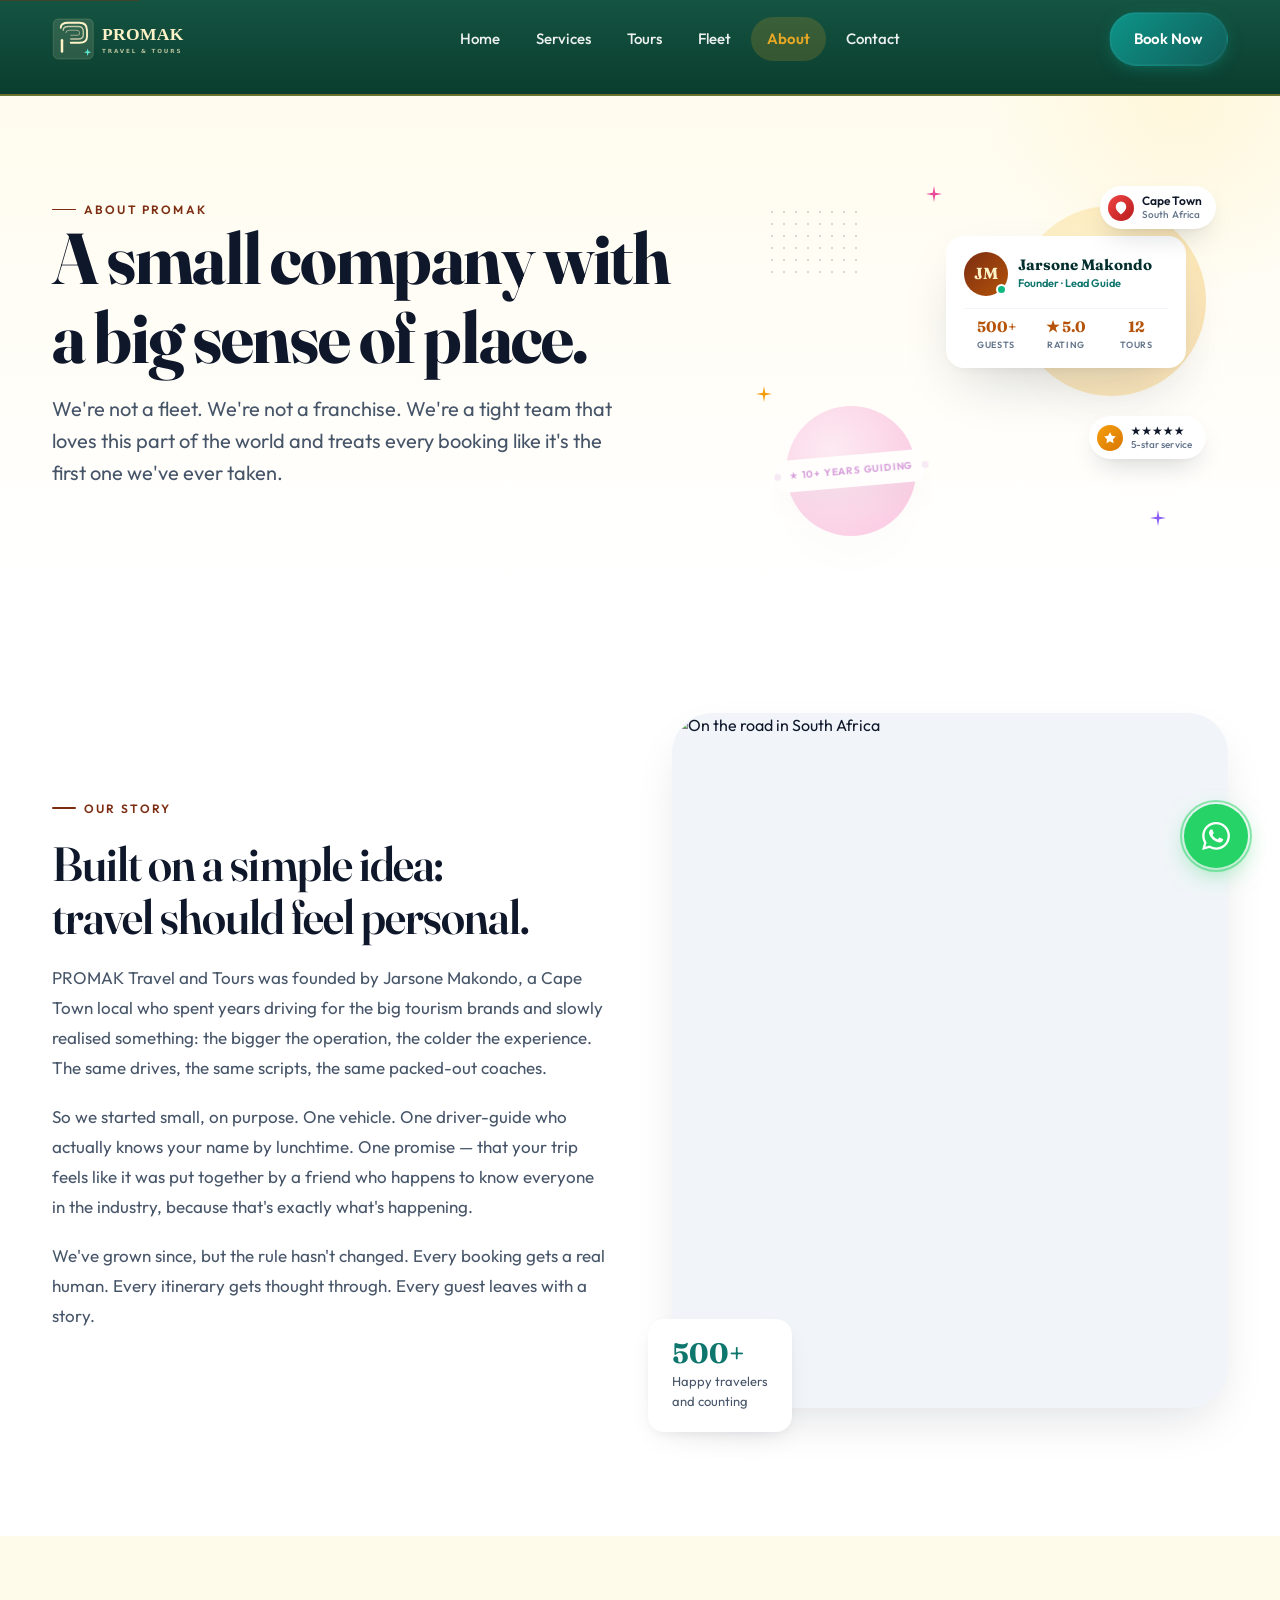
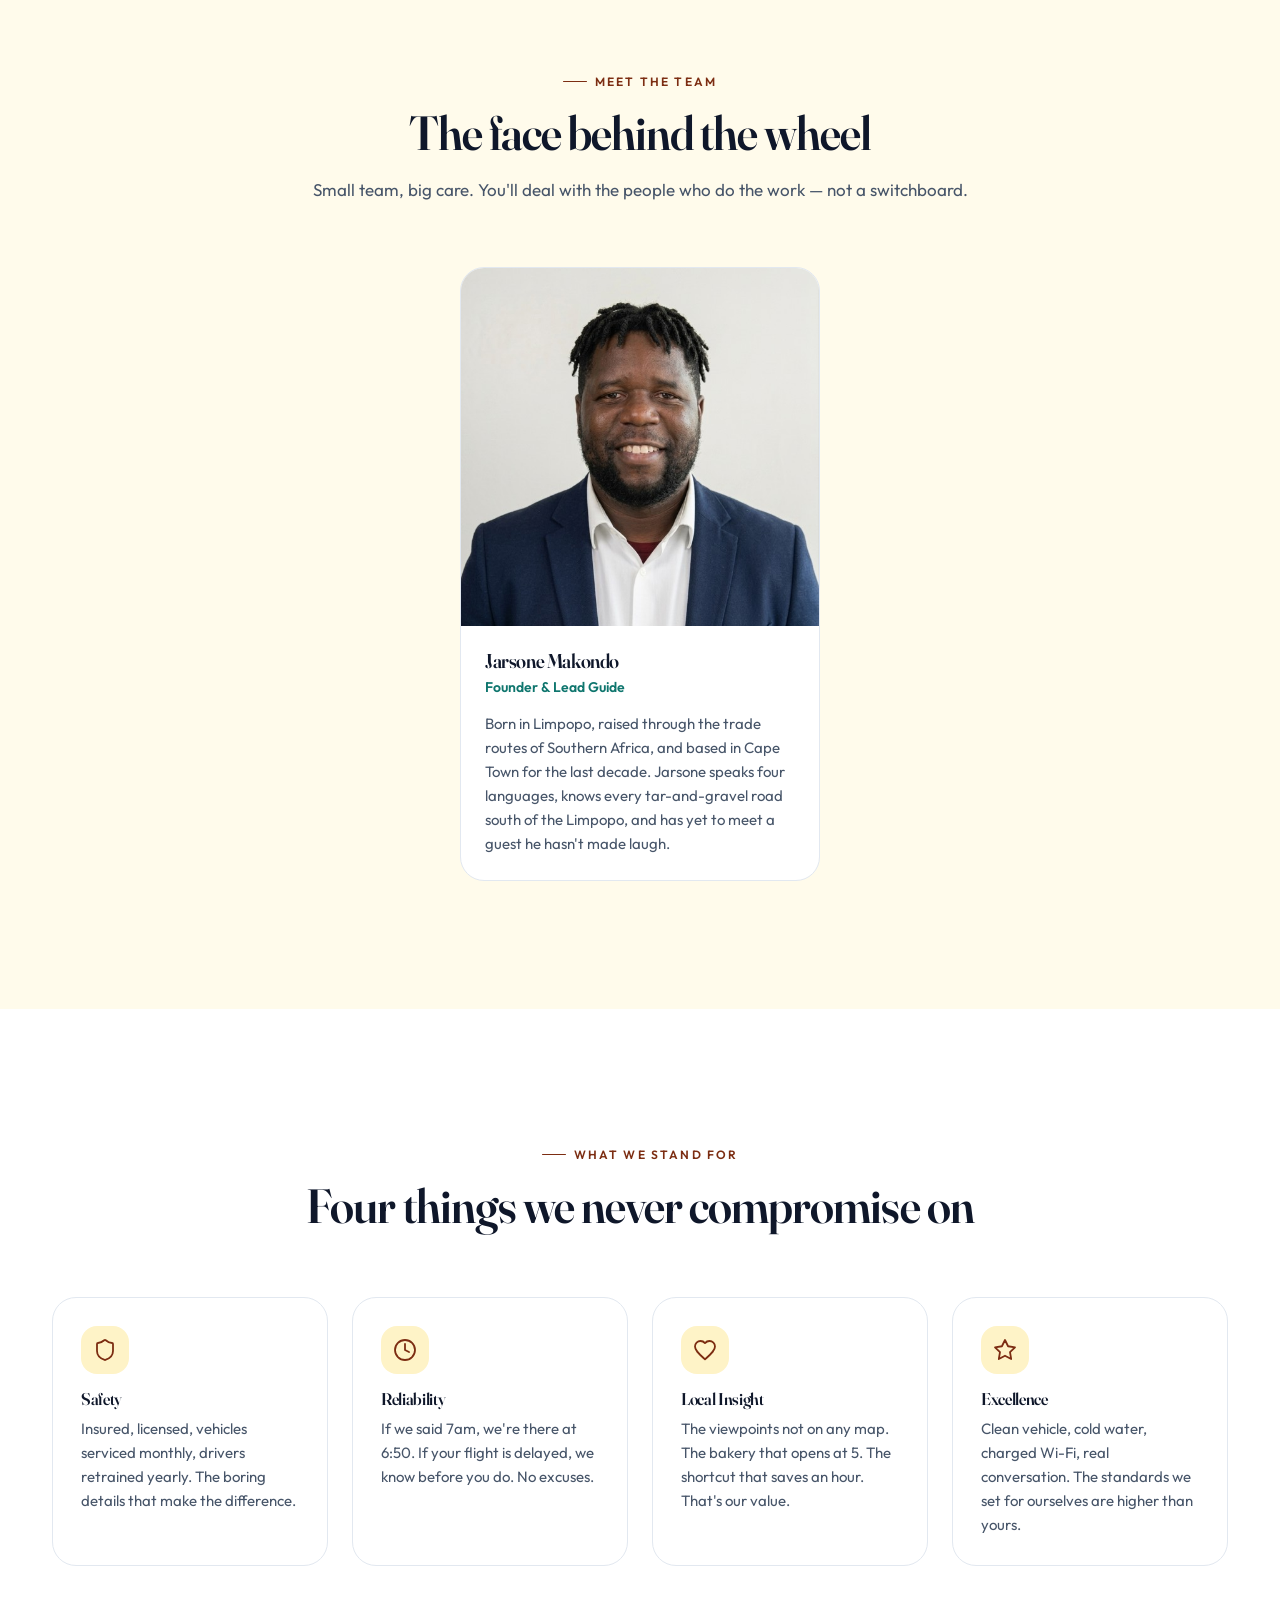
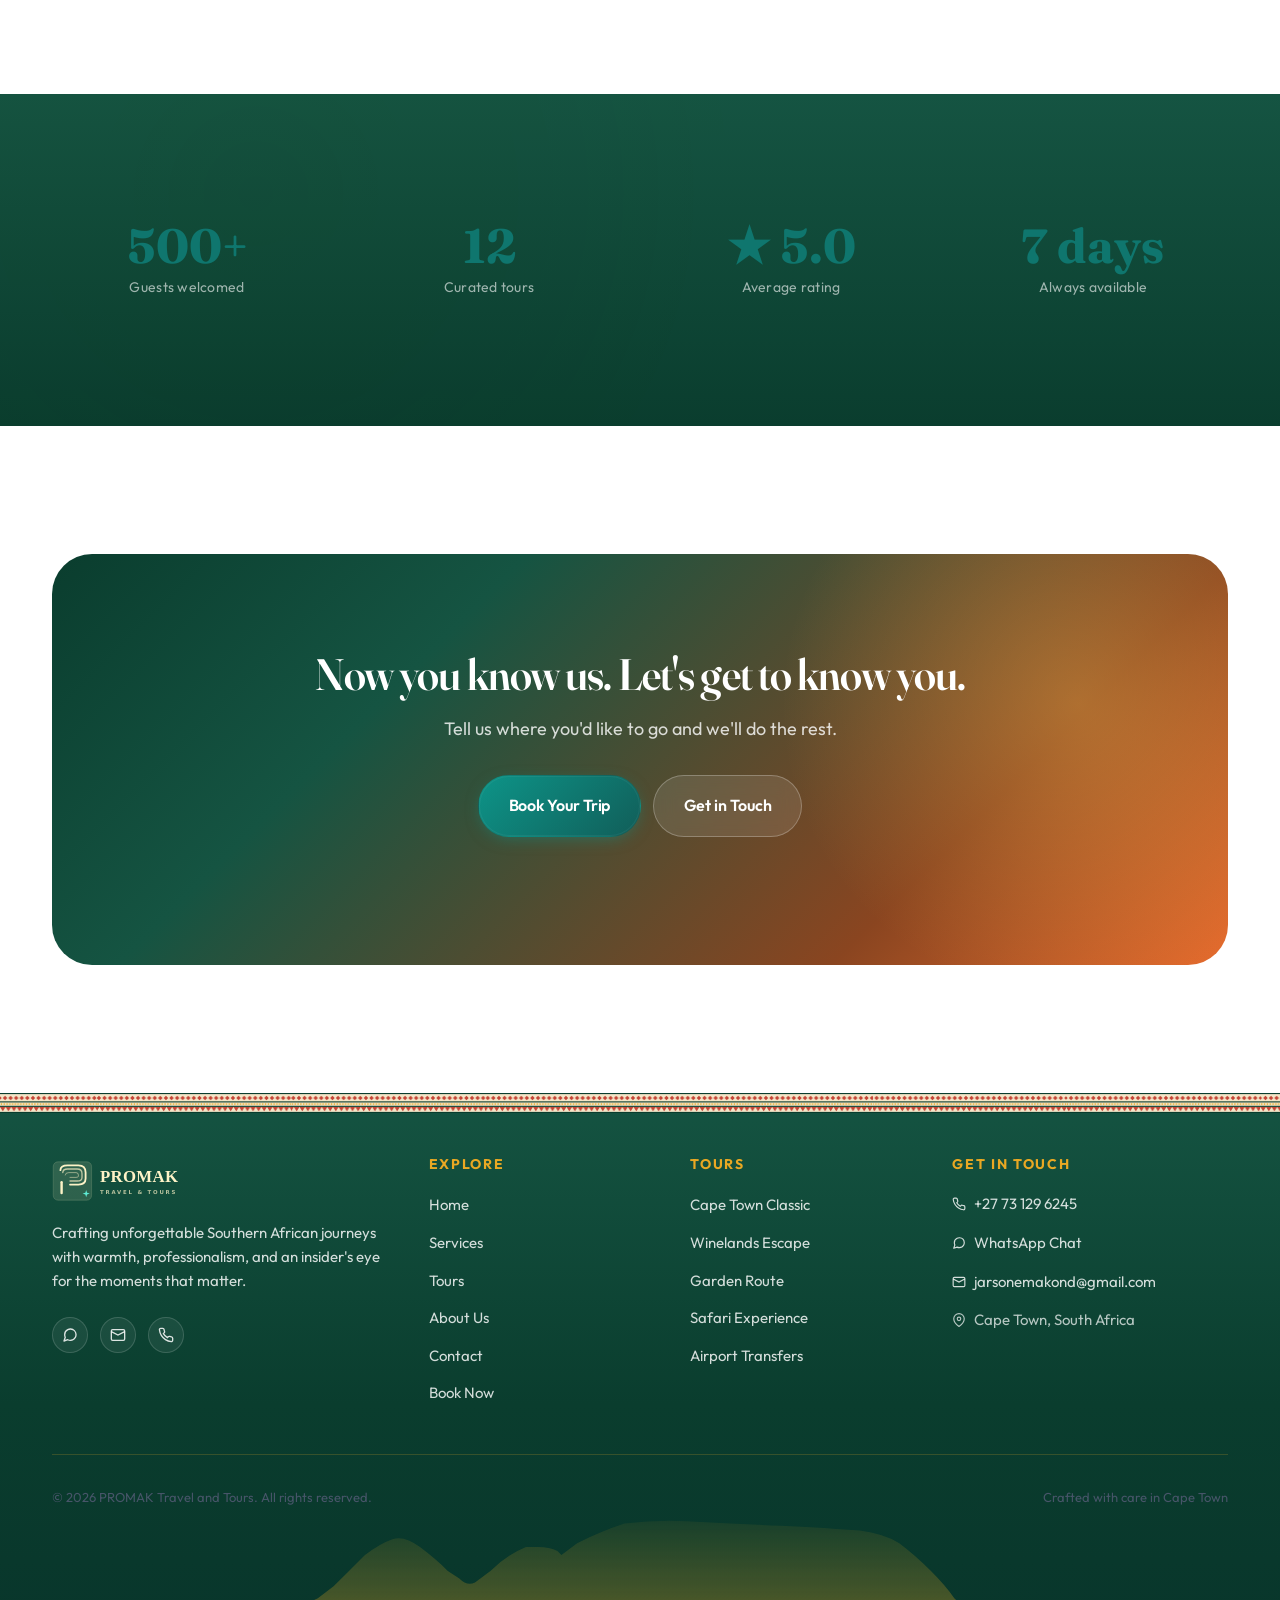
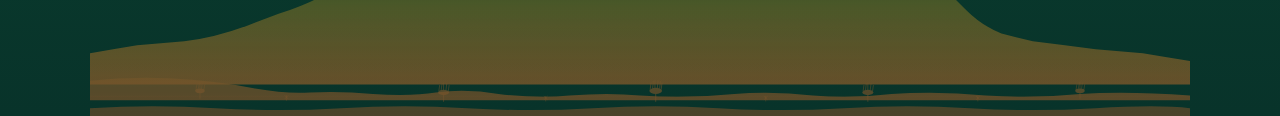
==== commit 6b701c4d: "2nd" ====
--- a/about.html
+++ b/about.html
@@ -28,6 +28,7 @@
         <a href="index.html">Home</a>
         <a href="services.html">Services</a>
         <a href="tours.html">Tours</a>
+        <a href="fleet.html">Fleet</a>
         <a href="about.html">About</a>
         <a href="contact.html">Contact</a>
       </nav>
@@ -46,6 +47,7 @@
     <a href="index.html">Home</a>
     <a href="services.html">Services</a>
     <a href="tours.html">Tours</a>
+        <a href="fleet.html">Fleet</a>
     <a href="about.html">About</a>
     <a href="contact.html">Contact</a>
   </nav>
@@ -136,25 +138,15 @@
       <h2 class="text-balance">The face behind the wheel</h2>
       <p>Small team, big care. You'll deal with the people who do the work — not a switchboard.</p>
     </div>
-    <div class="team-grid reveal-stagger" style="max-width:42rem;margin:0 auto">
+    <div class="team-grid reveal-stagger">
       <article class="team-card">
         <div class="team-card-media">
-          <img src="images/portrait-jarsone.svg" alt="Jarsone Makondo, founder of PROMAK Travel and Tours" />
+          <img src="images/portrait-jarsone.jpg" alt="Jarsone Makondo, founder of PROMAK Travel and Tours" />
         </div>
         <div class="team-card-body">
           <h3>Jarsone Makondo</h3>
           <div class="role">Founder &amp; Lead Guide</div>
           <p>Born in Limpopo, raised through the trade routes of Southern Africa, and based in Cape Town for the last decade. Jarsone speaks four languages, knows every tar-and-gravel road south of the Limpopo, and has yet to meet a guest he hasn't made laugh.</p>
-        </div>
-      </article>
-      <article class="team-card">
-        <div class="team-card-media">
-          <img src="images/portrait-drivers.svg" alt="The PROMAK driver team" />
-        </div>
-        <div class="team-card-body">
-          <h3>Our Drivers</h3>
-          <div class="role">Trained · Vetted · Local</div>
-          <p>Every driver who joins PROMAK passes a defensive driving course, an extensive local knowledge test, and most importantly — meets Jarsone's "would I want my mother in this car?" test. They're punctual, professional, and genuinely good company.</p>
         </div>
       </article>
     </div>
--- a/css/styles.css
+++ b/css/styles.css
@@ -60,7 +60,19 @@
   --accent-dark: var(--teal-900);
   --bg: #ffffff;
   --bg-alt: var(--cream-50);
-  --bg-dark: var(--teal-950);
+  /* African-feel dark — richer forest-emerald with warmth */
+  --bg-dark: #0a3d2e;
+  --bg-dark-top: #155442;
+  --bg-dark-bottom: #08332a;
+  --gold-accent: #E9A823;
+  /* Southern African earth palette */
+  --terracotta: #C44536;
+  --terracotta-deep: #9A2F23;
+  --ochre: #CC8B26;
+  --savanna: #D4A05A;
+  --sunset-orange: #E66B2D;
+  --sunset-purple: #6B3B5C;
+  --baobab: #5A3A22;
   --text: var(--ink-900);
   --text-soft: var(--ink-600);
   --text-light: var(--ink-400);
@@ -254,23 +266,28 @@
 }
 
 .btn-primary {
-  background: var(--accent);
+  background: linear-gradient(135deg, #0d9488 0%, #115e59 100%);
   color: #fff;
-  box-shadow: 0 4px 14px -4px rgba(15, 118, 110, 0.45);
+  box-shadow: 0 4px 16px -4px rgba(13, 148, 136, 0.55), 0 0 0 1px rgba(255, 255, 255, 0.05) inset;
 }
 
 .btn-primary::before {
   content: "";
   position: absolute;
   inset: 0;
-  background: linear-gradient(135deg, var(--teal-600), var(--teal-800));
+  background: linear-gradient(135deg, #14b8a6 0%, #0d9488 100%);
   z-index: -1;
+  opacity: 0;
   transition: opacity var(--t-base);
 }
 
 .btn-primary:hover {
   transform: translateY(-2px);
-  box-shadow: 0 12px 28px -8px rgba(15, 118, 110, 0.5);
+  box-shadow: 0 12px 32px -8px rgba(13, 148, 136, 0.7), 0 0 0 1px rgba(255, 255, 255, 0.08) inset;
+}
+
+.btn-primary:hover::before {
+  opacity: 1;
 }
 
 .btn-primary:active { transform: translateY(0); }
@@ -347,22 +364,23 @@
 }
 
 .site-header.is-scrolled {
-  background: rgba(4, 47, 46, 0.92);
-  border-bottom-color: rgba(254, 243, 199, 0.14);
-  box-shadow: 0 8px 32px -8px rgba(0, 0, 0, 0.35);
+  background: linear-gradient(180deg, var(--bg-dark-top) 0%, var(--bg-dark) 100%);
+  border-bottom-color: rgba(233, 168, 35, 0.35);
+  box-shadow: 0 8px 32px -8px rgba(0, 0, 0, 0.45), inset 0 -1px 0 0 rgba(233, 168, 35, 0.4);
 }
 
 /* Solid variant for subpages (no hero slideshow underneath) */
 .site-header.is-solid,
 .site-header.is-solid.is-scrolled {
-  background: #042f2e;
+  background: linear-gradient(180deg, var(--bg-dark-top) 0%, var(--bg-dark) 100%);
   backdrop-filter: none;
   -webkit-backdrop-filter: none;
-  border-bottom-color: rgba(254, 243, 199, 0.1);
+  border-bottom-color: rgba(233, 168, 35, 0.4);
+  box-shadow: inset 0 -1px 0 0 rgba(233, 168, 35, 0.45);
 }
 
 .site-header.is-solid.is-scrolled {
-  box-shadow: 0 8px 32px -8px rgba(0, 0, 0, 0.4);
+  box-shadow: 0 8px 32px -8px rgba(0, 0, 0, 0.5), inset 0 -1px 0 0 rgba(233, 168, 35, 0.45);
 }
 
 .nav {
@@ -393,7 +411,7 @@
   padding: 0.625rem 1rem;
   font-size: 0.9375rem;
   font-weight: 500;
-  color: rgba(254, 243, 199, 0.78);
+  color: rgba(255, 255, 255, 0.92);
   border-radius: 999px;
   transition: color var(--t-fast);
 }
@@ -402,7 +420,7 @@
   content: "";
   position: absolute;
   inset: 0;
-  background: rgba(254, 243, 199, 0.1);
+  background: rgba(233, 168, 35, 0.15);
   border-radius: 999px;
   opacity: 0;
   transform: scale(0.9);
@@ -410,18 +428,18 @@
   z-index: -1;
 }
 
-.nav-menu a:hover { color: #FEF3C7; }
+.nav-menu a:hover { color: var(--gold-accent); }
 .nav-menu a:hover::before { opacity: 1; transform: scale(1); }
 
 .nav-menu a.active {
-  color: #FEF3C7;
+  color: var(--gold-accent);
   font-weight: 600;
 }
 
 .nav-menu a.active::before {
   opacity: 1;
   transform: scale(1);
-  background: rgba(94, 234, 212, 0.18);
+  background: rgba(233, 168, 35, 0.18);
 }
 
 .nav-cta {
@@ -539,8 +557,8 @@
 /* ---------- Hero ---------- */
 .hero {
   position: relative;
-  padding-top: calc(var(--header-h) + 3rem);
-  padding-bottom: 4rem;
+  padding-top: calc(var(--header-h) + 1rem);
+  padding-bottom: 2rem;
   overflow: hidden;
   background: var(--bg-dark);
   color: #fff;
@@ -590,13 +608,12 @@
 }
 
 /* Cinematic gradient overlay */
+/* Ticha-style cinematic black gradient — keeps image visible, ensures text readability */
 .slides::after {
   content: "";
   position: absolute;
   inset: 0;
-  background:
-    linear-gradient(180deg, rgba(4, 47, 46, 0.35) 0%, rgba(4, 47, 46, 0.7) 60%, rgba(4, 47, 46, 0.92) 100%),
-    linear-gradient(90deg, rgba(4, 47, 46, 0.55) 0%, rgba(4, 47, 46, 0) 60%);
+  background: linear-gradient(180deg, rgba(0, 0, 0, 0.5) 0%, rgba(0, 0, 0, 0.3) 50%, rgba(0, 0, 0, 0.6) 100%);
   z-index: 1;
   pointer-events: none;
 }
@@ -725,7 +742,7 @@
   letter-spacing: 0.1em;
   text-transform: uppercase;
   color: rgba(255, 255, 255, 0.9);
-  margin-bottom: 1.5rem;
+  margin-bottom: 1rem;
   backdrop-filter: blur(10px);
 }
 
@@ -745,11 +762,13 @@
 }
 
 .hero-title {
-  font-size: clamp(2.5rem, 9vw, 5.5rem);
+  font-size: clamp(2.25rem, 7vw, 4.5rem);
   line-height: 0.98;
-  margin-bottom: 1.5rem;
-  color: #fff;
+  margin-bottom: 1rem;
+  color: #ffffff;
+  font-weight: 700;
   letter-spacing: -0.03em;
+  text-shadow: 0 2px 8px rgba(0, 0, 0, 0.35);
 }
 
 /* Line-mask reveal for hero title */
@@ -774,34 +793,33 @@
 
 .hero-title .accent {
   font-style: italic;
-  font-weight: 400;
-  background: linear-gradient(135deg, var(--amber-300), var(--plum-500));
-  -webkit-background-clip: text;
-  background-clip: text;
-  color: transparent;
+  font-weight: 500;
+  color: #FFD60A;
+  text-shadow: 0 2px 10px rgba(0, 0, 0, 0.4);
 }
 
 .hero-subtitle {
-  font-size: clamp(1rem, 1.5vw + 0.75rem, 1.25rem);
-  color: rgba(255, 255, 255, 0.8);
+  font-size: clamp(0.9375rem, 1.2vw + 0.75rem, 1.125rem);
+  color: #ffffff;
   max-width: 36rem;
-  margin-bottom: 2.5rem;
-  line-height: 1.6;
+  margin-bottom: 1.5rem;
+  line-height: 1.55;
+  text-shadow: 0 1px 6px rgba(0, 0, 0, 0.4);
 }
 
 .hero-actions {
   display: flex;
   flex-wrap: wrap;
   gap: 0.75rem;
-  margin-bottom: 3rem;
+  margin-bottom: 2rem;
 }
 
 .hero-stats {
   display: grid;
   grid-template-columns: repeat(2, 1fr);
-  gap: 1.5rem 2rem;
-  padding-top: 2rem;
-  border-top: 1px solid rgba(255, 255, 255, 0.1);
+  gap: 1rem 2rem;
+  padding-top: 1.25rem;
+  border-top: 1px solid rgba(255, 255, 255, 0.15);
   max-width: 36rem;
 }
 
@@ -823,27 +841,28 @@
 }
 
 @media (min-width: 768px) {
-  .hero { padding-top: calc(var(--header-h) + 5rem); padding-bottom: 6rem; }
+  .hero { padding-top: calc(var(--header-h) + 1.5rem); padding-bottom: 2.5rem; }
   .hero-stats { grid-template-columns: repeat(4, 1fr); }
 }
 
 @media (min-width: 1024px) {
-  .hero { padding-top: calc(var(--header-h) + 7rem); padding-bottom: 8rem; }
-}
-
-/* Decorative compass on hero */
+  .hero { padding-top: calc(var(--header-h) + 2rem); padding-bottom: 3rem; }
+}
+
+/* Decorative compass on hero — same white as heading */
 .hero-compass {
   position: absolute;
   top: 14%;
   right: 4%;
-  width: 380px;
-  height: 380px;
-  color: rgba(255, 255, 255, 0.55);
+  width: 360px;
+  height: 360px;
+  color: #ffffff;
+  opacity: 0.92;
   z-index: 0;
   animation: spin-slow 90s linear infinite;
   display: none;
   pointer-events: none;
-  filter: drop-shadow(0 0 30px rgba(255, 255, 255, 0.4));
+  filter: drop-shadow(0 2px 16px rgba(0, 0, 0, 0.35));
 }
 
 @keyframes spin-slow {
@@ -2033,22 +2052,26 @@
 
 /* ---------- Footer ---------- */
 .site-footer {
-  background: var(--bg-dark);
-  color: rgba(255, 255, 255, 0.75);
+  background: linear-gradient(180deg, var(--bg-dark-top) 0%, var(--bg-dark) 50%, var(--bg-dark-bottom) 100%);
+  color: rgba(255, 255, 255, 0.88);
   padding: 4rem 0 2rem;
   position: relative;
   overflow: hidden;
+  border-top: none;
 }
 
 .site-footer::before {
   content: "";
   position: absolute;
-  top: -200px;
-  right: -200px;
-  width: 600px;
-  height: 600px;
-  background: radial-gradient(circle, rgba(15, 118, 110, 0.4) 0%, transparent 70%);
-  border-radius: 50%;
+  top: 0;
+  left: 0;
+  right: 0;
+  height: 20px;
+  background-image: url('../images/xhosa-pattern.svg');
+  background-repeat: repeat-x;
+  background-size: auto 100%;
+  z-index: 2;
+  border-radius: 0;
   pointer-events: none;
 }
 
@@ -2062,7 +2085,7 @@
 .footer-brand img { height: 48px; margin-bottom: 1rem; width: auto; }
 .footer-brand p {
   font-size: 0.9375rem;
-  color: rgba(255, 255, 255, 0.7);
+  color: rgba(255, 255, 255, 0.82);
   max-width: 22rem;
   line-height: 1.6;
 }
@@ -2070,10 +2093,10 @@
 .footer-col h4 {
   font-family: var(--font-sans);
   font-size: 0.875rem;
-  font-weight: 600;
-  color: #fff;
+  font-weight: 700;
+  color: var(--gold-accent);
   text-transform: uppercase;
-  letter-spacing: 0.1em;
+  letter-spacing: 0.12em;
   margin-bottom: 1.25rem;
 }
 
@@ -2083,20 +2106,20 @@
   align-items: center;
   gap: 0.5rem;
   font-size: 0.9375rem;
-  color: rgba(255, 255, 255, 0.7);
+  color: rgba(255, 255, 255, 0.82);
   transition: color var(--t-fast);
 }
-.footer-col a:hover { color: #fff; }
+.footer-col a:hover { color: var(--gold-accent); }
 
 .footer-bottom {
   padding-top: 2rem;
-  border-top: 1px solid rgba(255, 255, 255, 0.1);
+  border-top: 1px solid rgba(233, 168, 35, 0.2);
   display: flex;
   flex-direction: column;
   gap: 1rem;
   align-items: center;
   font-size: 0.8125rem;
-  color: rgba(255, 255, 255, 0.5);
+  color: rgba(255, 255, 255, 0.65);
   text-align: center;
 }
 
@@ -2111,17 +2134,18 @@
   justify-content: center;
   width: 36px;
   height: 36px;
-  background: rgba(255, 255, 255, 0.05);
-  border: 1px solid rgba(255, 255, 255, 0.1);
+  background: rgba(255, 255, 255, 0.06);
+  border: 1px solid rgba(255, 255, 255, 0.15);
   border-radius: 50%;
-  color: rgba(255, 255, 255, 0.7);
+  color: rgba(255, 255, 255, 0.85);
   transition: all var(--t-base);
 }
 
 .footer-social a:hover {
-  background: var(--accent);
-  color: #fff;
-  border-color: var(--accent);
+  background: var(--gold-accent);
+  color: var(--bg-dark);
+  border-color: var(--gold-accent);
+  box-shadow: 0 0 20px -2px rgba(233, 168, 35, 0.6);
   transform: translateY(-2px);
 }
 
@@ -2789,10 +2813,8 @@
   display: grid;
   grid-template-columns: 1fr;
   gap: 1.5rem;
-}
-
-@media (min-width: 768px) {
-  .team-grid { grid-template-columns: repeat(2, 1fr); }
+  max-width: 360px;
+  margin-inline: auto;
 }
 
 .team-card {
@@ -2855,3 +2877,436 @@
 button:focus-visible, .btn:focus-visible {
   outline-offset: 3px;
 }
+
+/* ============================================
+   African-feel theme elements
+   ============================================ */
+
+/* Xhosa beadwork-inspired pattern divider strip */
+.xhosa-divider {
+  height: 20px;
+  width: 100%;
+  background-image: url('../images/xhosa-pattern.svg');
+  background-repeat: repeat-x;
+  background-size: auto 100%;
+  position: relative;
+}
+
+.xhosa-divider-thick {
+  height: 32px;
+  background-image: url('../images/xhosa-pattern.svg');
+  background-repeat: repeat-x;
+  background-size: auto 100%;
+}
+
+/* Cape Town skyline silhouette in footer — Table Mountain horizon at golden hour */
+.site-footer {
+  padding-bottom: 13rem; /* room for skyline */
+}
+
+.site-footer::after {
+  content: "";
+  position: absolute;
+  left: 0;
+  right: 0;
+  bottom: 0;
+  height: 220px;
+  background: linear-gradient(180deg,
+    rgba(233, 168, 35, 0.0) 0%,
+    rgba(233, 168, 35, 0.35) 50%,
+    rgba(230, 107, 45, 0.55) 100%);
+  pointer-events: none;
+  z-index: 0;
+  -webkit-mask-image: url('../images/cape-skyline.svg');
+  -webkit-mask-repeat: no-repeat;
+  -webkit-mask-size: 100% 100%;
+  -webkit-mask-position: bottom center;
+  mask-image: url('../images/cape-skyline.svg');
+  mask-repeat: no-repeat;
+  mask-size: 100% 100%;
+  mask-position: bottom center;
+}
+
+.footer-grid,
+.footer-bottom {
+  position: relative;
+  z-index: 1;
+}
+
+/* Sunset CTA section — savanna at dusk gradient */
+.cta-section {
+  background: linear-gradient(135deg, #0a3d2e 0%, #155442 30%, #8a4520 75%, var(--sunset-orange) 100%);
+}
+
+.cta-section::before {
+  background: radial-gradient(circle, rgba(255, 196, 80, 0.55) 0%, transparent 70%);
+  opacity: 0.6;
+  width: 600px;
+  height: 600px;
+  top: -150px;
+  right: -150px;
+}
+
+/* Warm sunset glow in hero — top-right corner suggests setting African sun */
+.hero::before {
+  content: "";
+  position: absolute;
+  top: -120px;
+  right: -120px;
+  width: 600px;
+  height: 600px;
+  background: radial-gradient(circle, rgba(233, 168, 35, 0.28) 0%, rgba(230, 107, 45, 0.12) 40%, transparent 70%);
+  z-index: 0;
+  pointer-events: none;
+  border-radius: 50%;
+}
+
+/* Compass — warmer gold tint instead of stark white */
+.hero-eyebrow .pulse {
+  background: var(--terracotta);
+  box-shadow: 0 0 0 0 var(--terracotta);
+}
+
+@keyframes pulse {
+  0% { box-shadow: 0 0 0 0 rgba(196, 69, 54, 0.7); }
+  70% { box-shadow: 0 0 0 12px rgba(196, 69, 54, 0); }
+  100% { box-shadow: 0 0 0 0 rgba(196, 69, 54, 0); }
+}
+
+/* Service-card / tour-card icons: warmer earth tone hover */
+.section-alt {
+  position: relative;
+}
+
+/* Subtle pattern overlay on dark sections */
+.section-dark {
+  background:
+    linear-gradient(180deg, var(--bg-dark-top) 0%, var(--bg-dark) 100%),
+    radial-gradient(circle at 20% 30%, rgba(233, 168, 35, 0.06) 0%, transparent 50%);
+  background-blend-mode: multiply;
+}
+
+/* Warm accent on highlight elements */
+.tour-card .tour-tag.popular,
+.tag-popular {
+  background: linear-gradient(135deg, var(--gold-accent) 0%, var(--sunset-orange) 100%);
+  color: #fff;
+  font-weight: 600;
+}
+
+/* Mobile: less acacia presence */
+@media (max-width: 768px) {
+  .site-footer::after {
+    height: 80px;
+  }
+  .site-footer {
+    padding-bottom: 5rem;
+  }
+}
+
+/* ============================================
+   Fleet Page
+   ============================================ */
+
+/* Decor for fleet page header (matches decor-services/tours pattern) */
+.decor-fleet .blob-1 {
+  background: radial-gradient(circle at 35% 35%, #fcd34d, #E9A823);
+  width: 200px; height: 200px;
+  top: 30px; right: 0;
+  opacity: 0.32;
+}
+.decor-fleet .blob-2 {
+  background: radial-gradient(circle at 35% 35%, #5eead4, #14b8a6);
+  width: 130px; height: 130px;
+  bottom: 10px; left: 20px;
+  opacity: 0.45;
+}
+.decor-fleet .dots-1 { width: 100px; height: 70px; top: 30px; left: 0; opacity: 0.55; }
+
+.decor-fleet .card-main {
+  width: 230px;
+  top: 50px; right: 30px;
+  background: linear-gradient(160deg, #0a3d2e 0%, #155442 100%);
+  color: #fff;
+  padding: 1.125rem 1.25rem 1.25rem;
+}
+.decor-fleet .card-main .label {
+  font-size: 0.625rem;
+  letter-spacing: 0.18em;
+  text-transform: uppercase;
+  color: var(--gold-accent);
+  font-weight: 700;
+  margin-bottom: 0.375rem;
+}
+.decor-fleet .card-main .big {
+  font-family: var(--font-display);
+  font-size: 2.25rem;
+  font-weight: 700;
+  line-height: 1;
+  letter-spacing: -0.02em;
+}
+.decor-fleet .card-main .row {
+  display: flex; align-items: center; gap: 0.5rem;
+  margin-top: 0.875rem; padding-top: 0.75rem;
+  border-top: 1px solid rgba(255,255,255,0.12);
+}
+.decor-fleet .card-main .row svg { width: 17px; height: 17px; color: var(--gold-accent); flex-shrink: 0; }
+.decor-fleet .card-main .row span { font-size: 0.75rem; color: rgba(255,255,255,0.85); }
+
+.decor-fleet .pill-staria { top: 0; right: 0; }
+.decor-fleet .pill-staria .ico { background: linear-gradient(135deg, #E9A823, #E66B2D); }
+.decor-fleet .pill-brv { top: 230px; right: 10px; }
+.decor-fleet .pill-brv .ico { background: linear-gradient(135deg, #14b8a6, #0d9488); }
+
+.decor-fleet .blob-2 > .tag-clean { color: #042f2e; transform: translate(-50%, -50%) rotate(-6deg); }
+
+.decor-fleet .spark-1 { top: 0;     left: 180px; color: var(--gold-accent); }
+.decor-fleet .spark-2 { top: 200px; right: 0;    color: var(--sunset-orange); animation-delay: 0.8s, 1.7s; }
+.decor-fleet .spark-3 { bottom: 30px; left: 170px; color: #14b8a6; animation-delay: 1.4s, 2.3s; }
+
+/* Fleet image presentation - clean white showroom feel
+   Card frame is on the WRAPPER, image fits inside.
+   This way wide PNGs and tall JPGs both fill the card consistently. */
+.fleet-image {
+  position: relative;
+  background:
+    radial-gradient(ellipse at center bottom, rgba(0,0,0,0.06) 0%, transparent 60%),
+    linear-gradient(180deg, #ffffff 0%, #f5f1e8 100%);
+  border-radius: var(--radius-lg);
+  border: 1px solid rgba(10, 61, 46, 0.12);
+  box-shadow:
+    0 1px 0 0 rgba(255, 255, 255, 0.5) inset,
+    0 14px 36px -16px rgba(10, 61, 46, 0.22),
+    0 4px 12px -6px rgba(10, 61, 46, 0.1);
+  padding: 2rem;
+  min-height: 440px;
+  display: flex;
+  align-items: center;
+  justify-content: center;
+  transition: transform var(--t-base);
+}
+
+.fleet-image img {
+  width: 100%;
+  height: 100%;
+  max-height: 380px;
+  object-fit: contain;
+  object-position: center;
+  display: block;
+  /* All card styling moved to the wrapper above */
+  background: transparent;
+  border: 0;
+  padding: 0;
+  box-shadow: none;
+  border-radius: 0;
+}
+
+.fleet-image:hover {
+  transform: translateY(-2px);
+}
+.fleet-image:hover img {
+  transform: none; /* hover is on wrapper now */
+}
+
+/* The story-card overlay on each vehicle - position on bottom-left */
+.fleet-image .story-card {
+  background: linear-gradient(135deg, var(--bg-dark-top) 0%, var(--bg-dark) 100%);
+  color: #fff;
+  border: 1px solid rgba(233, 168, 35, 0.4);
+  box-shadow: 0 12px 28px -8px rgba(10, 61, 46, 0.35);
+}
+
+.fleet-image .story-card .num {
+  font-family: var(--font-display);
+  font-size: 2.5rem;
+  font-weight: 700;
+  color: var(--gold-accent);
+  line-height: 1;
+}
+
+.fleet-image .story-card .label {
+  color: rgba(255, 255, 255, 0.85);
+}
+
+/* On section-alt cream background, add a subtle tinted edge */
+.section-alt .fleet-image {
+  box-shadow:
+    0 1px 0 0 rgba(255, 255, 255, 0.6) inset,
+    0 16px 40px -16px rgba(10, 61, 46, 0.28),
+    0 6px 14px -6px rgba(10, 61, 46, 0.12),
+    0 0 0 1px rgba(10, 61, 46, 0.04);
+}
+
+/* Mobile: shorter card to keep proportions reasonable */
+@media (max-width: 768px) {
+  .fleet-image {
+    min-height: 280px;
+    padding: 1.5rem;
+  }
+  .fleet-image img {
+    max-height: 240px;
+  }
+}
+
+/* Fleet stats bar */
+.fleet-stats {
+  background: linear-gradient(135deg, var(--bg-dark-top) 0%, var(--bg-dark) 50%, var(--bg-dark-bottom) 100%);
+  padding: 3.5rem 0;
+  position: relative;
+  overflow: hidden;
+}
+
+.fleet-stats::before {
+  content: "";
+  position: absolute;
+  top: -100px;
+  right: -100px;
+  width: 400px;
+  height: 400px;
+  background: radial-gradient(circle, rgba(233, 168, 35, 0.15) 0%, transparent 65%);
+  border-radius: 50%;
+  pointer-events: none;
+}
+
+.fleet-stats::after {
+  content: "";
+  position: absolute;
+  bottom: -100px;
+  left: -100px;
+  width: 350px;
+  height: 350px;
+  background: radial-gradient(circle, rgba(230, 107, 45, 0.12) 0%, transparent 65%);
+  border-radius: 50%;
+  pointer-events: none;
+}
+
+.fleet-stats-grid {
+  display: grid;
+  grid-template-columns: repeat(2, 1fr);
+  gap: 1.5rem 2rem;
+  position: relative;
+  z-index: 1;
+}
+
+.fleet-stat {
+  text-align: center;
+}
+
+.fleet-stat-num {
+  font-family: var(--font-display);
+  font-size: clamp(2rem, 4vw, 3rem);
+  font-weight: 700;
+  color: var(--gold-accent);
+  line-height: 1;
+  margin-bottom: 0.5rem;
+  letter-spacing: -0.02em;
+}
+
+.fleet-stat-label {
+  font-size: 0.875rem;
+  color: rgba(255, 255, 255, 0.85);
+  letter-spacing: 0.05em;
+  text-transform: uppercase;
+  font-weight: 600;
+}
+
+@media (min-width: 768px) {
+  .fleet-stats-grid {
+    grid-template-columns: repeat(4, 1fr);
+  }
+  .fleet-stats { padding: 4.5rem 0; }
+}
+
+/* ============================================
+   Vehicle Preselection Banner (on book.html)
+   ============================================ */
+.vehicle-banner {
+  display: flex;
+  align-items: center;
+  gap: 1rem;
+  padding: 1rem 1.25rem;
+  margin-bottom: 2rem;
+  background: linear-gradient(135deg, var(--bg-dark-top) 0%, var(--bg-dark) 100%);
+  border: 1px solid rgba(233, 168, 35, 0.4);
+  border-radius: var(--radius-lg);
+  box-shadow: 0 8px 24px -8px rgba(10, 61, 46, 0.25), inset 0 0 0 1px rgba(233, 168, 35, 0.1);
+  color: #fff;
+  position: relative;
+  overflow: hidden;
+}
+
+.vehicle-banner::before {
+  content: "";
+  position: absolute;
+  top: -40px; right: -40px;
+  width: 140px; height: 140px;
+  background: radial-gradient(circle, rgba(233, 168, 35, 0.25) 0%, transparent 70%);
+  pointer-events: none;
+}
+
+.vehicle-banner-icon {
+  flex-shrink: 0;
+  width: 44px; height: 44px;
+  border-radius: 12px;
+  background: var(--gold-accent);
+  color: var(--bg-dark);
+  display: flex;
+  align-items: center;
+  justify-content: center;
+  position: relative;
+  z-index: 1;
+}
+
+.vehicle-banner-text {
+  flex: 1;
+  min-width: 0;
+  position: relative;
+  z-index: 1;
+}
+
+.vehicle-banner-eyebrow {
+  font-size: 0.6875rem;
+  letter-spacing: 0.15em;
+  text-transform: uppercase;
+  color: var(--gold-accent);
+  font-weight: 700;
+  margin-bottom: 0.125rem;
+}
+
+.vehicle-banner-name {
+  font-family: var(--font-display);
+  font-size: 1.25rem;
+  font-weight: 700;
+  line-height: 1.2;
+  color: #fff;
+}
+
+.vehicle-banner-change {
+  flex-shrink: 0;
+  padding: 0.5rem 1rem;
+  background: rgba(255, 255, 255, 0.1);
+  border: 1px solid rgba(255, 255, 255, 0.2);
+  border-radius: 999px;
+  font-size: 0.8125rem;
+  font-weight: 600;
+  color: #fff;
+  text-decoration: none;
+  transition: all var(--t-fast);
+  position: relative;
+  z-index: 1;
+}
+
+.vehicle-banner-change:hover {
+  background: var(--gold-accent);
+  color: var(--bg-dark);
+  border-color: var(--gold-accent);
+}
+
+@media (max-width: 640px) {
+  .vehicle-banner {
+    flex-wrap: wrap;
+  }
+  .vehicle-banner-change {
+    margin-left: auto;
+  }
+}
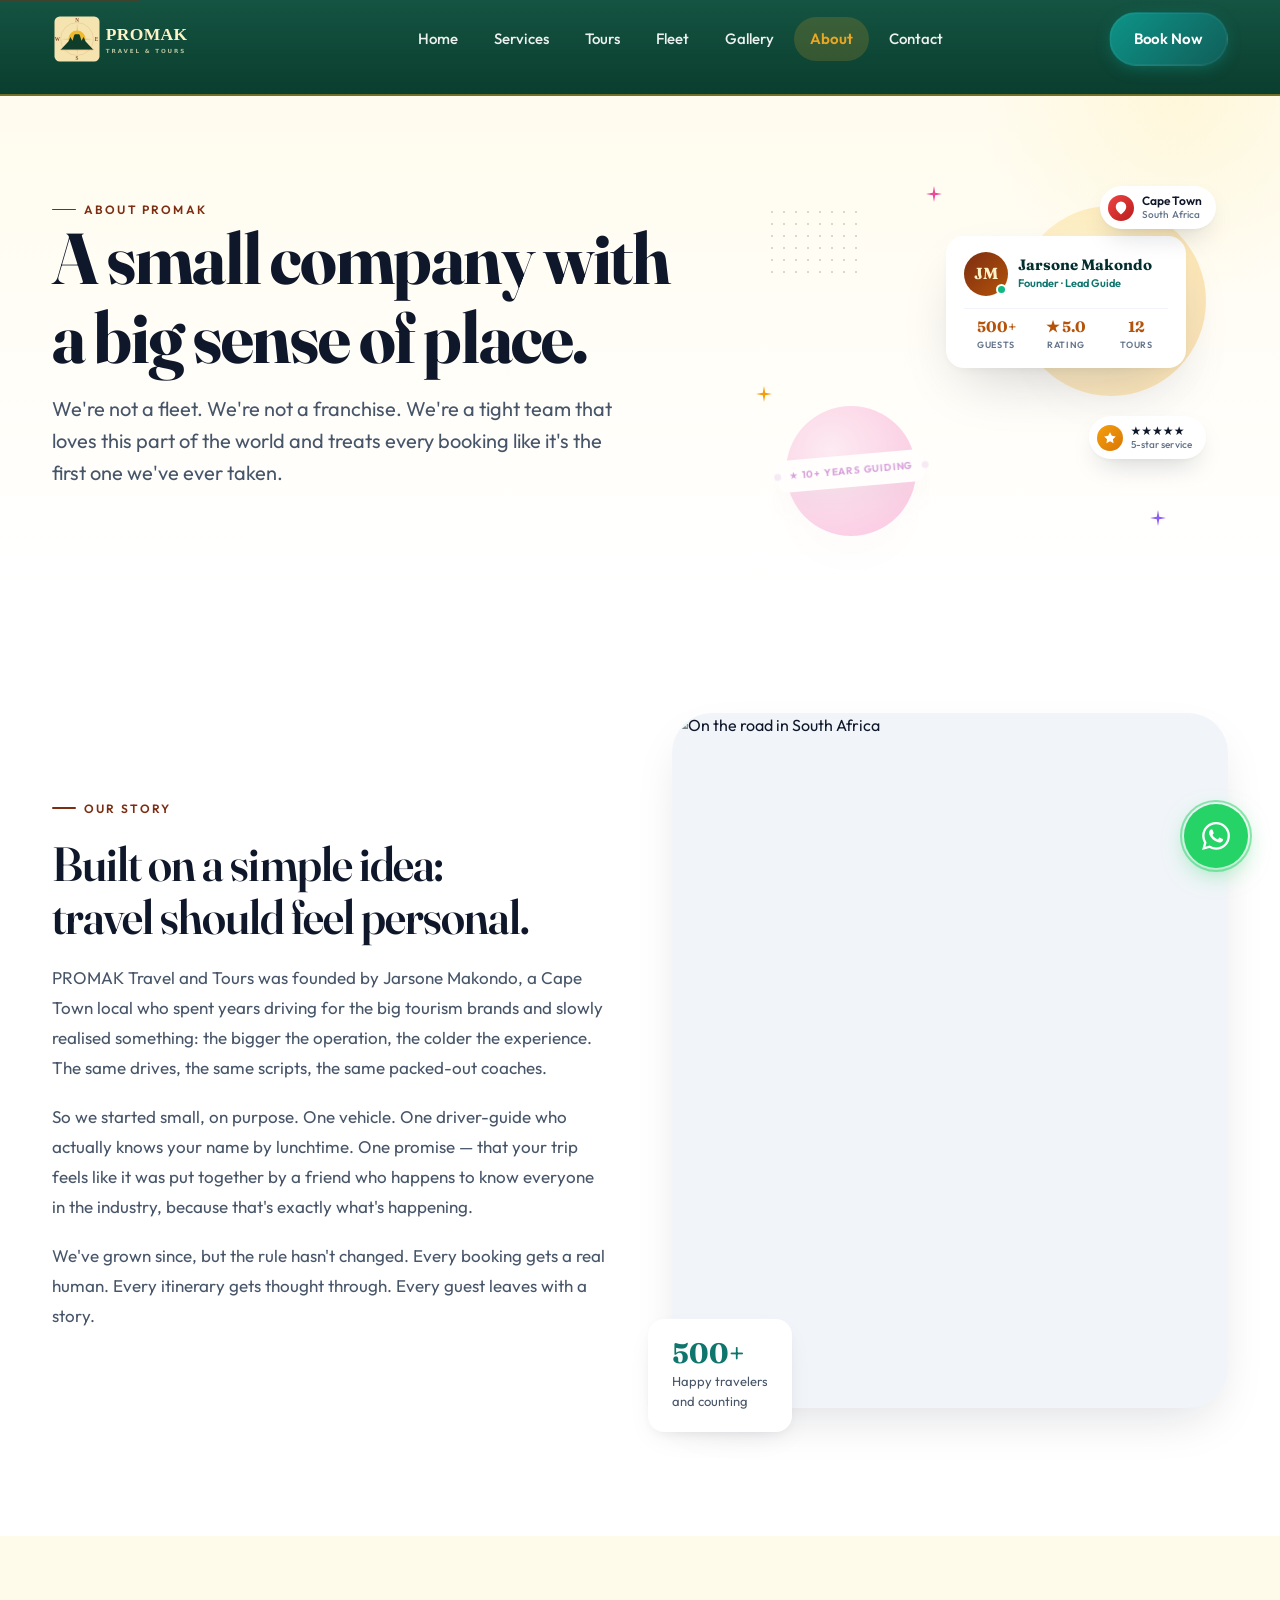
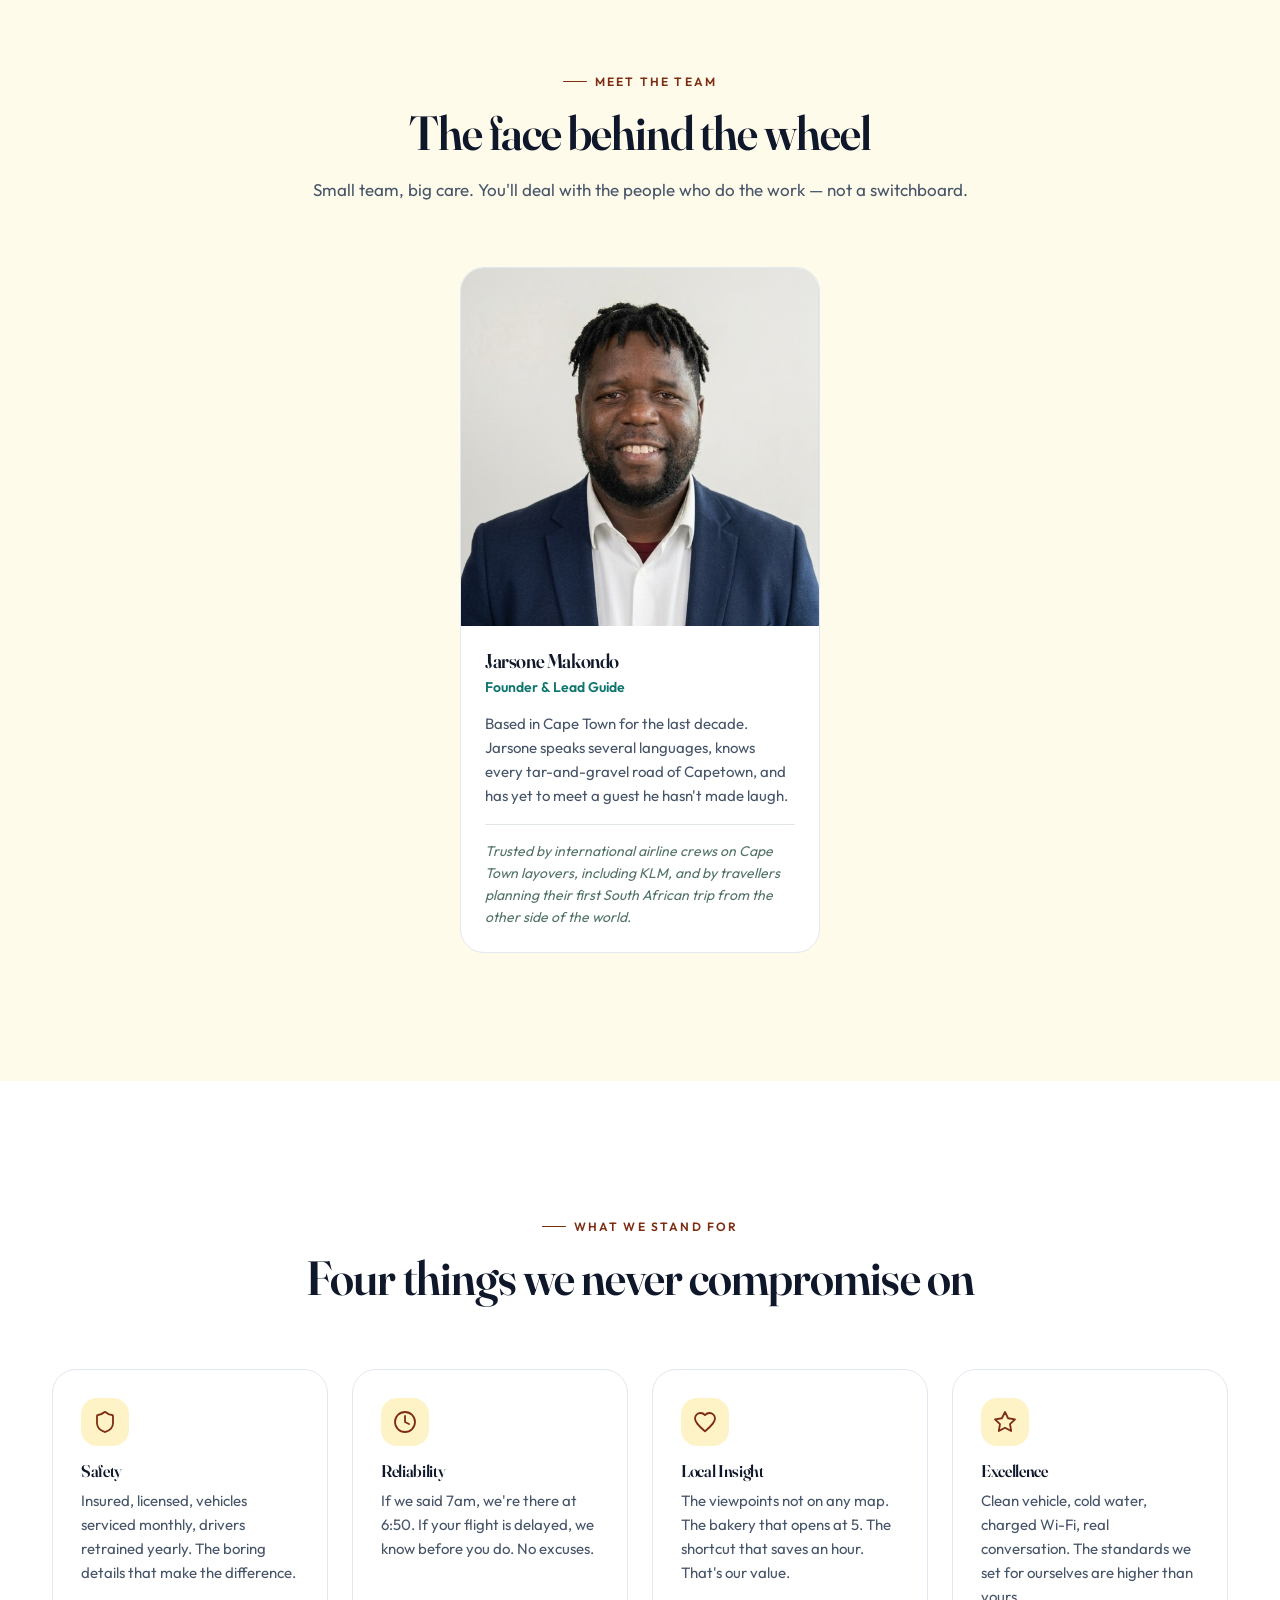
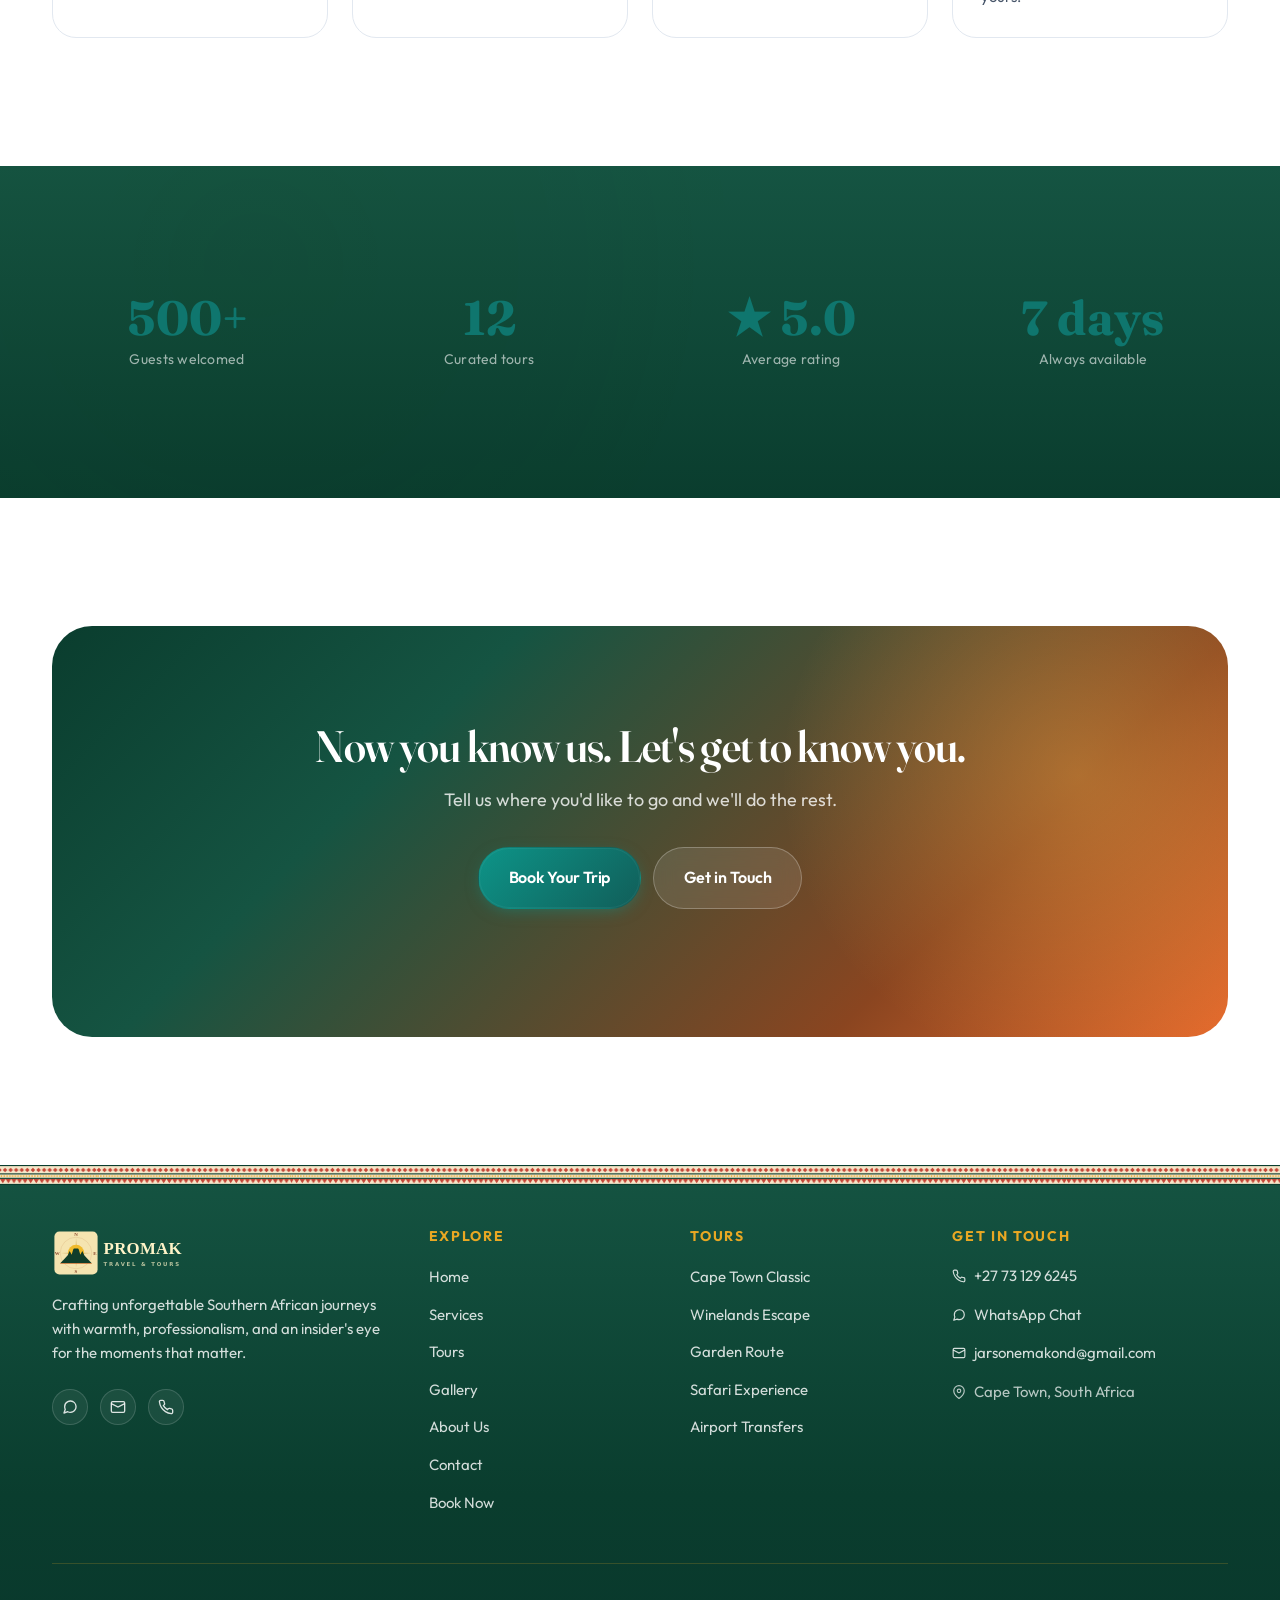
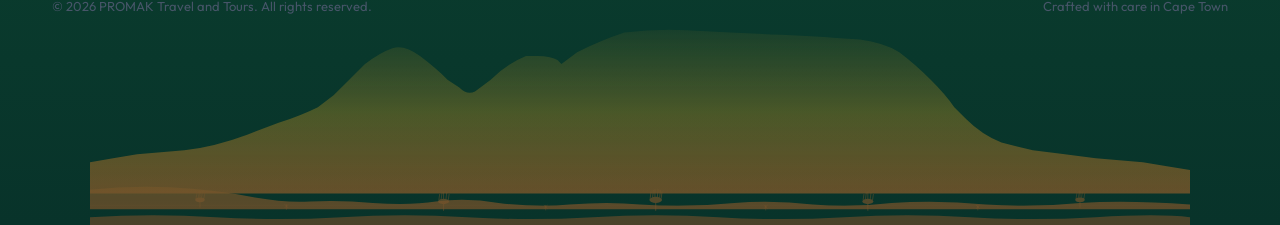
==== commit 156ead32: "final" ====
--- a/about.html
+++ b/about.html
@@ -29,7 +29,8 @@
         <a href="services.html">Services</a>
         <a href="tours.html">Tours</a>
         <a href="fleet.html">Fleet</a>
-        <a href="about.html">About</a>
+        <a href="gallery.html">Gallery</a>
+        <a href="about.html" class="active">About</a>
         <a href="contact.html">Contact</a>
       </nav>
       <div class="nav-cta">
@@ -48,6 +49,7 @@
     <a href="services.html">Services</a>
     <a href="tours.html">Tours</a>
         <a href="fleet.html">Fleet</a>
+        <a href="gallery.html">Gallery</a>
     <a href="about.html">About</a>
     <a href="contact.html">Contact</a>
   </nav>
@@ -146,7 +148,8 @@
         <div class="team-card-body">
           <h3>Jarsone Makondo</h3>
           <div class="role">Founder &amp; Lead Guide</div>
-          <p>Born in Limpopo, raised through the trade routes of Southern Africa, and based in Cape Town for the last decade. Jarsone speaks four languages, knows every tar-and-gravel road south of the Limpopo, and has yet to meet a guest he hasn't made laugh.</p>
+          <p>Based in Cape Town for the last decade. Jarsone speaks several languages, knows every tar-and-gravel road of Capetown, and has yet to meet a guest he hasn't made laugh.</p>
+          <p class="team-trust-line">Trusted by international airline crews on Cape Town layovers, including KLM, and by travellers planning their first South African trip from the other side of the world.</p>
         </div>
       </article>
     </div>
@@ -254,6 +257,7 @@
           <li><a href="index.html">Home</a></li>
           <li><a href="services.html">Services</a></li>
           <li><a href="tours.html">Tours</a></li>
+          <li><a href="gallery.html">Gallery</a></li>
           <li><a href="about.html">About Us</a></li>
           <li><a href="contact.html">Contact</a></li>
           <li><a href="book.html">Book Now</a></li>
--- a/css/styles.css
+++ b/css/styles.css
@@ -2850,6 +2850,15 @@
   margin-bottom: 0.875rem;
 }
 .team-card-body p { font-size: 0.9375rem; line-height: 1.6; }
+.team-card-body .team-trust-line {
+  margin-top: 1rem;
+  padding-top: 1rem;
+  border-top: 1px solid rgba(15, 61, 42, 0.12);
+  font-size: 0.875rem;
+  font-style: italic;
+  color: rgba(15, 61, 42, 0.72);
+  line-height: 1.55;
+}
 
 /* ---------- Skip link (accessibility) ---------- */
 .skip-link {
@@ -3310,3 +3319,469 @@
     margin-left: auto;
   }
 }
+
+/* ============================================
+   GALLERY PAGE
+   ============================================ */
+
+/* ---------- Gallery: legacy column-masonry fallback (kept for any future use) ---------- */
+.gallery-grid {
+  column-count: 1;
+  column-gap: 1rem;
+}
+@media (min-width: 640px) {
+  .gallery-grid { column-count: 2; }
+}
+@media (min-width: 1024px) {
+  .gallery-grid { column-count: 3; column-gap: 1.25rem; }
+}
+.gallery-grid > .gallery-item {
+  display: block;
+  width: 100%;
+  margin: 0 0 1rem;
+  break-inside: avoid;
+  -webkit-column-break-inside: avoid;
+  page-break-inside: avoid;
+}
+
+/* ============================================
+   BENTO GRID — modern, balanced editorial layouts
+   Each section uses explicit grid-column / grid-row
+   placements per item, sized to match photo aspect
+   ratios. Mobile: single column stack.
+   ============================================ */
+
+.bento-grid {
+  display: grid;
+  grid-template-columns: 1fr;
+  gap: 1rem;
+}
+
+.bento-grid > .gallery-item {
+  width: 100%;
+  height: auto;
+}
+
+.bento-grid > .gallery-item img {
+  width: 100%;
+  height: auto;
+  display: block;
+}
+
+/* ---------- Tablet & up: 12-column bento grid ---------- */
+@media (min-width: 768px) {
+  .bento-grid {
+    grid-template-columns: repeat(12, minmax(0, 1fr));
+    gap: 1rem;
+  }
+
+  .bento-grid > .gallery-item {
+    height: 100%;
+  }
+
+  .bento-grid > .gallery-item img {
+    width: 100%;
+    height: 100%;
+    object-fit: cover;
+  }
+
+  /* --- Section 1: 7 photos, 12 cols × 13 rows
+         Band 1 (rows 1-4):   L 6c × 4r | L 6c × 4r
+         Band 2 (rows 5-9):   P 4c | Polaroid 4c | P 4c (5 rows tall)
+         Band 3 (rows 10-13): L 6c × 4r | L 6c × 4r
+         aspect-ratio: 12/13 gives ~1.5 ratio for landscape cells, ~0.8 for portrait --- */
+  .bento-1 {
+    grid-template-rows: repeat(13, 1fr);
+    aspect-ratio: 12 / 13;
+  }
+  .bento-1 > :nth-child(1) { grid-column: 1 / 7;  grid-row: 1 / 5; }    /* guests-lodge L */
+  .bento-1 > :nth-child(2) { grid-column: 7 / 13; grid-row: 1 / 5; }    /* airport-group L */
+  .bento-1 > :nth-child(3) { grid-column: 1 / 5;  grid-row: 5 / 10; }   /* dining-guest P */
+  .bento-1 > :nth-child(4) { grid-column: 5 / 9;  grid-row: 5 / 10; }   /* family-transfer P polaroid */
+  .bento-1 > :nth-child(5) { grid-column: 9 / 13; grid-row: 5 / 10; }   /* garden-bar P */
+  .bento-1 > :nth-child(6) { grid-column: 1 / 7;  grid-row: 10 / 14; }  /* winelands-group L */
+  .bento-1 > :nth-child(7) { grid-column: 7 / 13; grid-row: 10 / 14; }  /* winery-couple L */
+
+  /* --- Section 2: 5 photos, 12 cols × 10 rows
+         Band 1 (rows 1-5):  L hero 8c × 5r | P 4c × 5r
+         Band 2 (rows 6-10): P | Polaroid | P (each 4c × 5r) --- */
+  .bento-2 {
+    grid-template-rows: repeat(10, 1fr);
+    aspect-ratio: 12 / 10;
+  }
+  .bento-2 > :nth-child(1) { grid-column: 1 / 9;  grid-row: 1 / 6; }    /* cape-point L hero */
+  .bento-2 > :nth-child(2) { grid-column: 9 / 13; grid-row: 1 / 6; }    /* aquila-reserve P */
+  .bento-2 > :nth-child(3) { grid-column: 1 / 5;  grid-row: 6 / 11; }   /* addo-safari-vehicle P */
+  .bento-2 > :nth-child(4) { grid-column: 5 / 9;  grid-row: 6 / 11; }   /* addo-jacks-picnic POLAROID */
+  .bento-2 > :nth-child(5) { grid-column: 9 / 13; grid-row: 6 / 11; }   /* winelands-river P */
+
+  /* --- Section 3: 3 photos, 12 cols × 10 rows, narrower max-width
+         Bull 8c × 10r (left, full height) | Herd 4c × 5r + Willows 4c × 5r (right) --- */
+  .bento-3 {
+    max-width: 980px;
+    margin-left: auto;
+    margin-right: auto;
+    grid-template-rows: repeat(10, 1fr);
+    aspect-ratio: 12 / 10;
+  }
+  .bento-3 > :nth-child(1) { grid-column: 1 / 9;  grid-row: 1 / 11; }   /* bull-elephant — left, full height */
+  .bento-3 > :nth-child(2) { grid-column: 9 / 13; grid-row: 1 / 6; }    /* elephant-herd — top right */
+  .bento-3 > :nth-child(3) { grid-column: 9 / 13; grid-row: 6 / 11; }   /* river-willows — bottom right */
+}
+
+@media (min-width: 1024px) {
+  .bento-grid {
+    gap: 1.25rem;
+  }
+}
+
+/* ---------- Polaroid feature treatment (scrapbook touch) ---------- */
+.gallery-item.gi-polaroid {
+  background: #fff;
+  padding: 0.75rem 0.75rem 2.5rem;
+  border-radius: 4px;
+  box-shadow:
+    0 16px 36px -10px rgba(20, 14, 8, 0.28),
+    0 4px 12px -2px rgba(20, 14, 8, 0.12);
+  transform: rotate(-1.5deg);
+  transition: transform var(--t-base), box-shadow var(--t-base);
+  overflow: hidden;
+}
+.gallery-item.gi-polaroid.tilt-right { transform: rotate(1.8deg); }
+
+.gallery-item.gi-polaroid img {
+  border-radius: 2px;
+  display: block;
+}
+
+/* In bento grid, polaroid uses flex so image fills inner frame */
+@media (min-width: 768px) {
+  .bento-grid > .gallery-item.gi-polaroid {
+    display: flex;
+    flex-direction: column;
+  }
+  .bento-grid > .gallery-item.gi-polaroid img {
+    flex: 1;
+    min-height: 0;
+    width: 100%;
+    height: 100%;
+    object-fit: cover;
+  }
+}
+
+.gallery-item.gi-polaroid:hover {
+  transform: rotate(-1.5deg) translateY(-4px);
+  box-shadow:
+    0 22px 44px -10px rgba(20, 14, 8, 0.34),
+    0 6px 16px -2px rgba(20, 14, 8, 0.16);
+}
+.gallery-item.gi-polaroid.tilt-right:hover {
+  transform: rotate(1.8deg) translateY(-4px);
+}
+
+/* Polaroid caption: always visible in white border, handwritten feel */
+.gi-polaroid .gi-caption {
+  position: absolute;
+  left: 0.75rem;
+  right: 0.75rem;
+  bottom: 0.4rem;
+  top: auto;
+  padding: 0;
+  background: none;
+  opacity: 1;
+  transform: none;
+  color: var(--text);
+  font-family: var(--font-display);
+  font-style: italic;
+  font-weight: 500;
+  font-size: 1rem;
+  text-align: center;
+  letter-spacing: 0.01em;
+  pointer-events: none;
+}
+.gi-polaroid .gi-caption::before {
+  display: none;
+}
+.gi-polaroid:hover .gi-caption,
+.gi-polaroid:focus-visible .gi-caption {
+  transform: none;
+}
+
+/* ---------- Shared gallery item styles ---------- */
+.gallery-item {
+  position: relative;
+  border: 0;
+  padding: 0;
+  background: var(--plum-100);
+  border-radius: var(--radius);
+  overflow: hidden;
+  cursor: pointer;
+  transition: transform var(--t-base), box-shadow var(--t-base);
+  box-shadow: var(--shadow-sm);
+  font-family: var(--font-sans);
+}
+
+.gallery-item img {
+  width: 100%;
+  height: auto;
+  display: block;
+  transition: transform 600ms cubic-bezier(0.16, 1, 0.3, 1), filter var(--t-base);
+}
+
+.gallery-item:hover {
+  transform: translateY(-3px);
+  box-shadow: var(--shadow-md);
+}
+
+.gallery-item:hover img {
+  transform: scale(1.06);
+}
+
+.gallery-item:focus-visible {
+  outline: 3px solid var(--accent);
+  outline-offset: 3px;
+}
+
+/* Caption — bottom band, appears on hover/focus */
+.gi-caption {
+  position: absolute;
+  left: 0;
+  right: 0;
+  bottom: 0;
+  padding: 1.5rem 1rem 0.875rem;
+  font-family: var(--font-sans);
+  font-size: 0.8125rem;
+  font-weight: 600;
+  color: #fff;
+  letter-spacing: 0.01em;
+  text-align: left;
+  background: linear-gradient(to top, rgba(10, 6, 4, 0.78) 0%, rgba(10, 6, 4, 0.45) 60%, transparent 100%);
+  opacity: 0;
+  transform: translateY(8px);
+  transition: opacity var(--t-base), transform var(--t-base);
+  pointer-events: none;
+}
+
+.gi-caption::before {
+  content: "";
+  display: inline-block;
+  width: 16px;
+  height: 1px;
+  background: var(--gold-accent);
+  vertical-align: middle;
+  margin-right: 0.5rem;
+  transform: translateY(-2px);
+}
+
+.gallery-item:hover .gi-caption,
+.gallery-item:focus-visible .gi-caption {
+  opacity: 1;
+  transform: translateY(0);
+}
+
+/* Mobile: caption always visible (no hover) */
+@media (hover: none) {
+  .gi-caption {
+    opacity: 1;
+    transform: translateY(0);
+  }
+}
+
+/* ---------- Lightbox ---------- */
+.lightbox {
+  position: fixed;
+  inset: 0;
+  z-index: 9999;
+  background: rgba(10, 6, 4, 0.94);
+  display: none;
+  align-items: center;
+  justify-content: center;
+  padding: 4rem 1rem;
+  backdrop-filter: blur(8px);
+  -webkit-backdrop-filter: blur(8px);
+}
+
+.lightbox.is-open {
+  display: flex;
+  animation: lb-fade-in 280ms cubic-bezier(0.4, 0, 0.2, 1);
+}
+
+@keyframes lb-fade-in {
+  from { opacity: 0; }
+  to { opacity: 1; }
+}
+
+.lightbox-figure {
+  margin: 0;
+  max-width: min(95vw, 1100px);
+  max-height: calc(100vh - 6rem);
+  display: flex;
+  flex-direction: column;
+  align-items: center;
+  gap: 0.875rem;
+  animation: lb-zoom-in 320ms cubic-bezier(0.16, 1, 0.3, 1);
+}
+
+@keyframes lb-zoom-in {
+  from { opacity: 0; transform: scale(0.96); }
+  to { opacity: 1; transform: scale(1); }
+}
+
+.lightbox-figure img {
+  max-width: 100%;
+  max-height: calc(100vh - 9rem);
+  width: auto;
+  height: auto;
+  object-fit: contain;
+  border-radius: var(--radius);
+  box-shadow: 0 30px 80px -20px rgba(0, 0, 0, 0.6);
+}
+
+.lightbox-figure figcaption {
+  font-family: var(--font-display);
+  font-size: 1rem;
+  font-style: italic;
+  font-weight: 500;
+  color: rgba(255, 255, 255, 0.85);
+  text-align: center;
+  letter-spacing: 0.01em;
+}
+
+.lightbox-close,
+.lightbox-nav {
+  position: absolute;
+  background: rgba(255, 255, 255, 0.08);
+  border: 1px solid rgba(255, 255, 255, 0.18);
+  color: #fff;
+  width: 44px;
+  height: 44px;
+  border-radius: 50%;
+  display: inline-flex;
+  align-items: center;
+  justify-content: center;
+  cursor: pointer;
+  transition: all var(--t-fast);
+}
+
+.lightbox-close:hover,
+.lightbox-nav:hover {
+  background: rgba(255, 255, 255, 0.18);
+  transform: scale(1.05);
+}
+
+.lightbox-close:focus-visible,
+.lightbox-nav:focus-visible {
+  outline: 2px solid var(--gold-accent);
+  outline-offset: 2px;
+}
+
+.lightbox-close { top: 1.25rem; right: 1.25rem; }
+.lightbox-prev  { left: 1.25rem; top: 50%; transform: translateY(-50%); }
+.lightbox-next  { right: 1.25rem; top: 50%; transform: translateY(-50%); }
+
+.lightbox-prev:hover { transform: translateY(-50%) scale(1.05); }
+.lightbox-next:hover { transform: translateY(-50%) scale(1.05); }
+
+@media (min-width: 768px) {
+  .lightbox-close,
+  .lightbox-nav {
+    width: 52px;
+    height: 52px;
+  }
+  .lightbox-close { top: 2rem; right: 2rem; }
+  .lightbox-prev  { left: 2rem; }
+  .lightbox-next  { right: 2rem; }
+}
+
+body.lightbox-open {
+  overflow: hidden;
+}
+
+/* ---------- Gallery page-header decoration ---------- */
+.decor-gallery .blob-1 {
+  background: radial-gradient(circle at 35% 35%, #fde68a, #f59e0b);
+  width: 190px; height: 190px; top: 30px; right: 0; opacity: 0.3;
+}
+.decor-gallery .blob-2 {
+  background: radial-gradient(circle at 35% 35%, #99f6e4, #14b8a6);
+  width: 130px; height: 130px; bottom: 20px; left: 20px; opacity: 0.4;
+}
+.decor-gallery .dots-1 { width: 100px; height: 70px; top: 40px; left: 0; opacity: 0.55; }
+
+/* The "scrapbook" main card — overlapping polaroids */
+.decor-gallery .card-main {
+  position: absolute;
+  top: 30px;
+  right: 20px;
+  width: 230px;
+  height: 220px;
+  background: transparent;
+  box-shadow: none;
+  padding: 0;
+  border: 0;
+}
+
+.decor-gallery .polaroid {
+  position: absolute;
+  width: 110px;
+  height: 130px;
+  background-size: cover;
+  background-position: center;
+  background-color: #fff;
+  border: 6px solid #fff;
+  border-bottom-width: 22px;
+  box-shadow: 0 8px 18px -4px rgba(15, 23, 42, 0.25),
+              0 2px 4px rgba(15, 23, 42, 0.08);
+  border-radius: 2px;
+  transition: transform var(--t-slow);
+}
+
+.decor-gallery .polaroid-1 {
+  top: 0;
+  left: 10px;
+  transform: rotate(-7deg);
+  z-index: 1;
+}
+.decor-gallery .polaroid-2 {
+  top: 24px;
+  left: 60px;
+  transform: rotate(3deg);
+  z-index: 3;
+}
+.decor-gallery .polaroid-3 {
+  top: 14px;
+  left: 110px;
+  transform: rotate(9deg);
+  z-index: 2;
+}
+
+.decor-gallery .polaroid-caption {
+  position: absolute;
+  bottom: 8px;
+  left: 24px;
+  font-family: var(--font-display);
+  font-style: italic;
+  font-size: 0.9375rem;
+  font-weight: 600;
+  color: #5c1f0a;
+  background: #fffbeb;
+  padding: 0.35rem 0.75rem;
+  border-radius: 999px;
+  box-shadow: 0 4px 12px -4px rgba(15, 23, 42, 0.2);
+  transform: rotate(-3deg);
+  z-index: 5;
+}
+
+.decor-gallery .pill-camera  { top: 0;    left: 0; }
+.decor-gallery .pill-camera .ico { background: linear-gradient(135deg, #b45309, #7c2d12); }
+.decor-gallery .pill-heart   { top: 235px; left: 30px; }
+.decor-gallery .pill-heart .ico { background: linear-gradient(135deg, #ec4899, #be185d); }
+
+.decor-gallery .blob-2 > .tag-memories {
+  color: #115e59;
+  transform: translate(-50%, -50%) rotate(-4deg);
+}
+
+.decor-gallery .spark-1 { top: 10px;  left: 160px; color: #f59e0b; }
+.decor-gallery .spark-2 { top: 200px; right: 0;    color: #14b8a6; animation-delay: 0.7s, 1.6s; }
+.decor-gallery .spark-3 { bottom: 20px; right: 50px; color: #ec4899; animation-delay: 1.3s, 2.2s; }
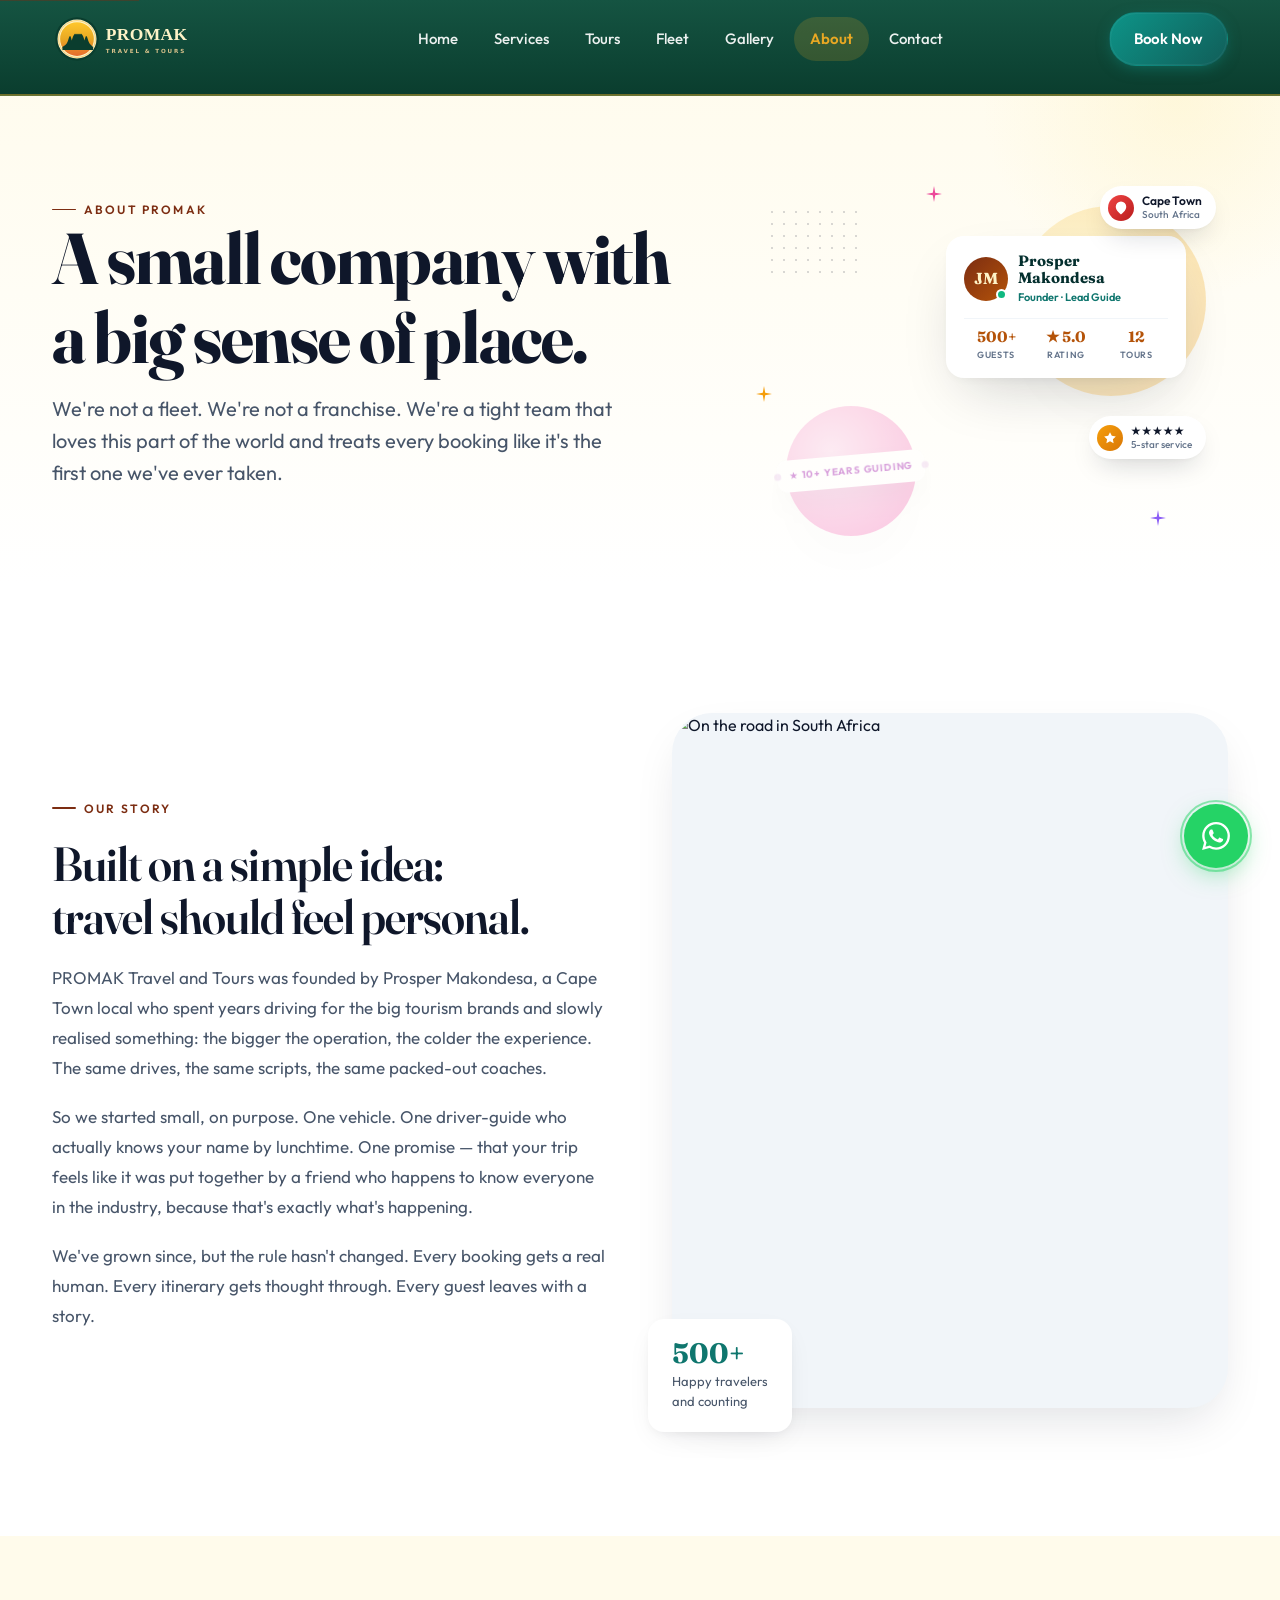
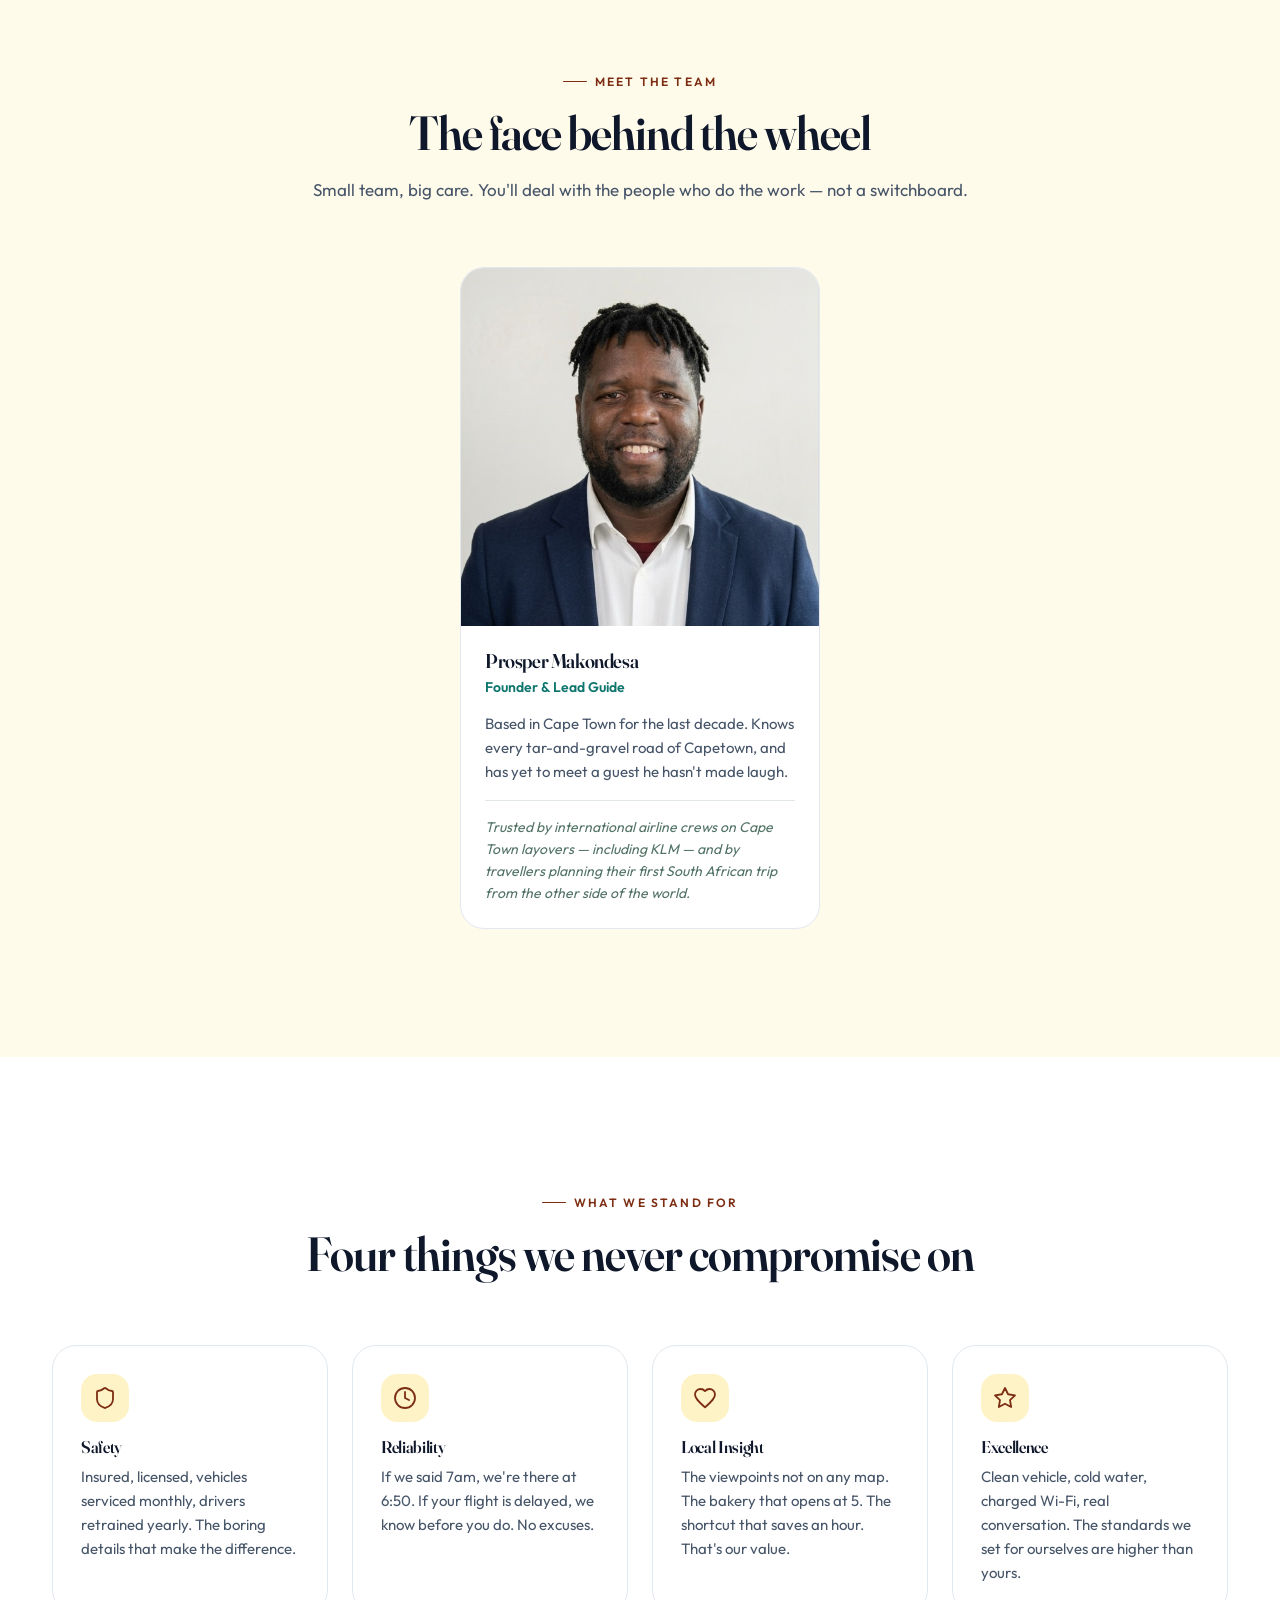
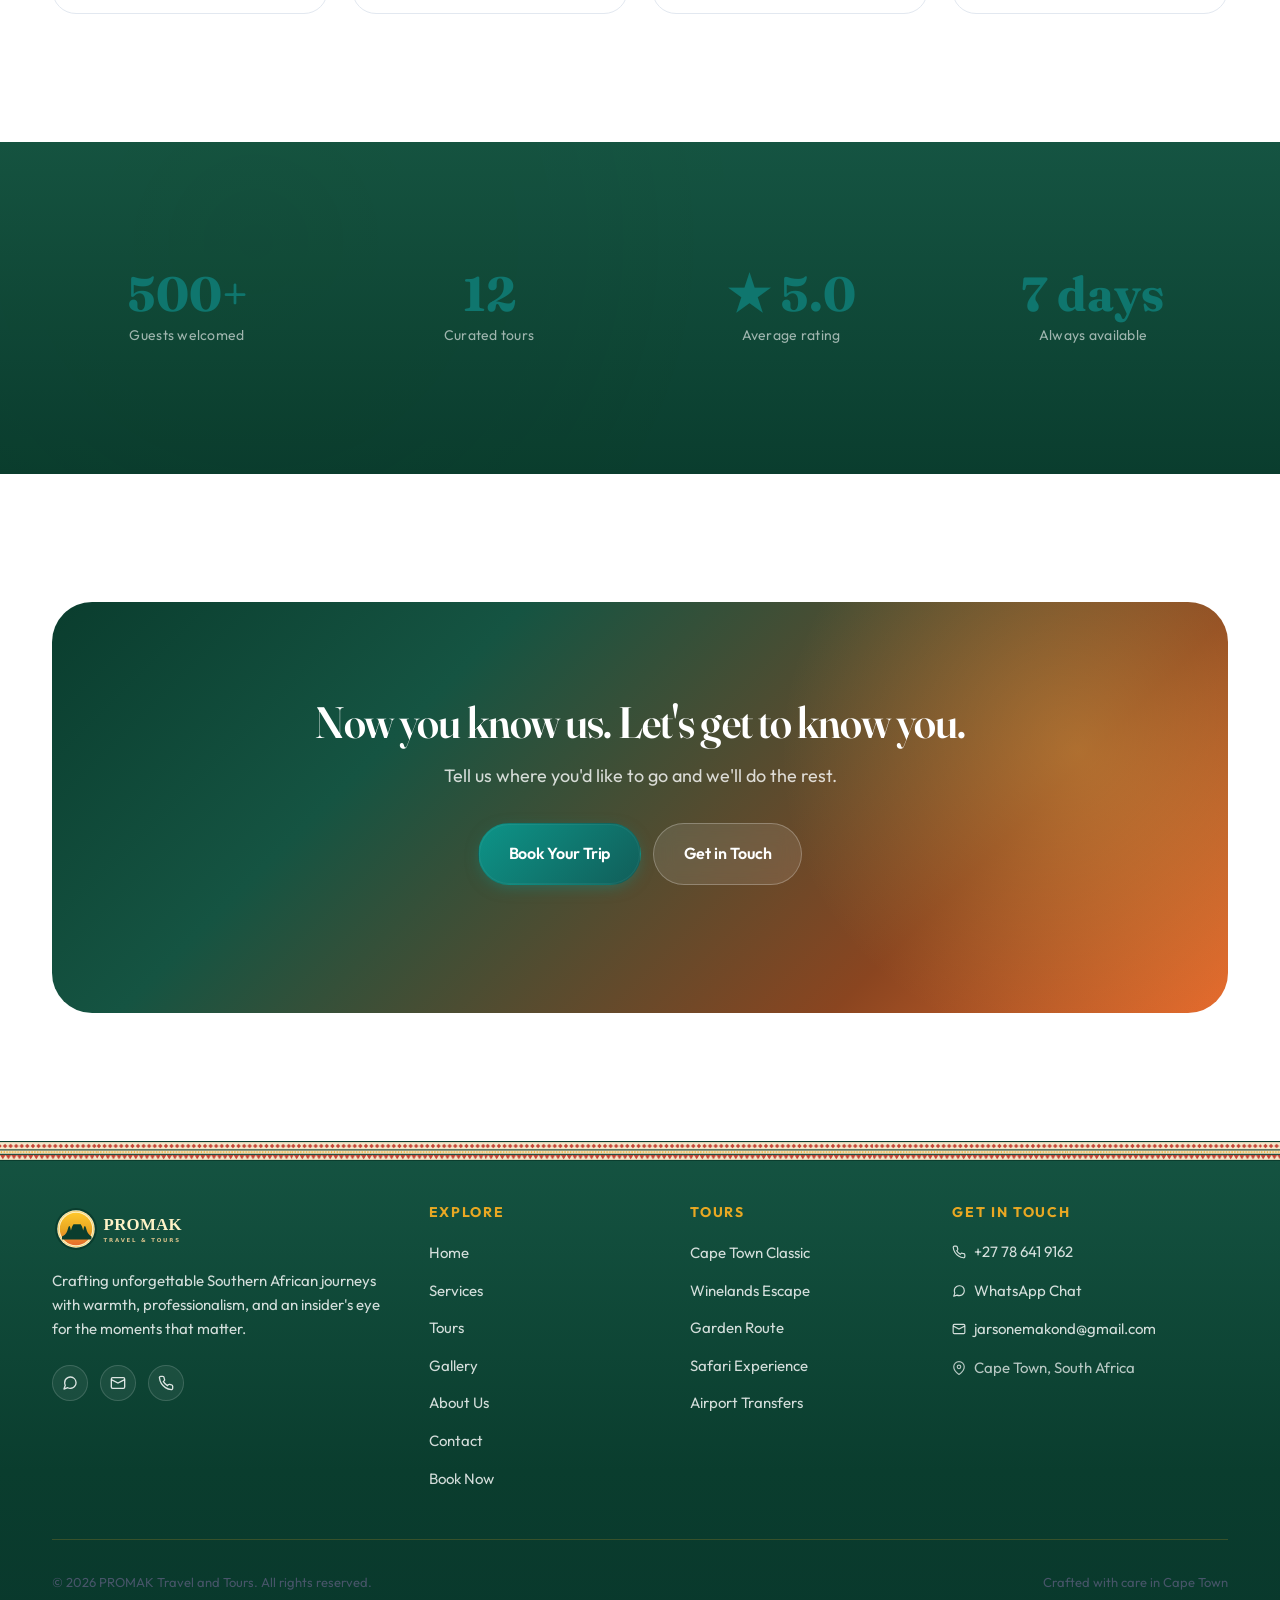
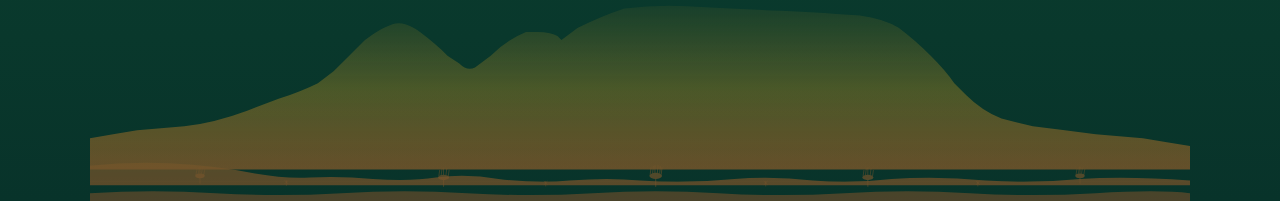
==== commit ebc34d7d: "final" ====
--- a/about.html
+++ b/about.html
@@ -58,7 +58,7 @@
     <a href="https://wa.me/27731296245" target="_blank" rel="noopener" class="btn btn-outline btn-lg">Chat on WhatsApp</a>
   </div>
   <div class="mobile-contact">
-    <a href="tel:+27731296245"><svg width="14" height="14" viewBox="0 0 24 24" fill="none" stroke="currentColor" stroke-width="2"><path d="M22 16.92v3a2 2 0 0 1-2.18 2 19.79 19.79 0 0 1-8.63-3.07 19.5 19.5 0 0 1-6-6 19.79 19.79 0 0 1-3.07-8.67A2 2 0 0 1 4.11 2h3a2 2 0 0 1 2 1.72 12.84 12.84 0 0 0 .7 2.81 2 2 0 0 1-.45 2.11L8.09 9.91a16 16 0 0 0 6 6l1.27-1.27a2 2 0 0 1 2.11-.45 12.84 12.84 0 0 0 2.81.7A2 2 0 0 1 22 16.92z"/></svg>+27 73 129 6245</a>
+    <a href="tel:+27786419162"><svg width="14" height="14" viewBox="0 0 24 24" fill="none" stroke="currentColor" stroke-width="2"><path d="M22 16.92v3a2 2 0 0 1-2.18 2 19.79 19.79 0 0 1-8.63-3.07 19.5 19.5 0 0 1-6-6 19.79 19.79 0 0 1-3.07-8.67A2 2 0 0 1 4.11 2h3a2 2 0 0 1 2 1.72 12.84 12.84 0 0 0 .7 2.81 2 2 0 0 1-.45 2.11L8.09 9.91a16 16 0 0 0 6 6l1.27-1.27a2 2 0 0 1 2.11-.45 12.84 12.84 0 0 0 2.81.7A2 2 0 0 1 22 16.92z"/></svg>+27 78 641 9162</a>
     <a href="mailto:jarsonemakond@gmail.com"><svg width="14" height="14" viewBox="0 0 24 24" fill="none" stroke="currentColor" stroke-width="2"><rect x="2" y="4" width="20" height="16" rx="2"/><path d="m22 7-10 5L2 7"/></svg>jarsonemakond@gmail.com</a>
   </div>
 </div>
@@ -79,7 +79,7 @@
         <div class="top">
           <div class="ava">JM</div>
           <div>
-            <div class="name">Jarsone Makondo</div>
+            <div class="name">Prosper Makondesa</div>
             <div class="role">Founder · Lead Guide</div>
           </div>
         </div>
@@ -118,7 +118,7 @@
       <div class="story-content">
         <span class="eyebrow">Our Story</span>
         <h2 class="text-balance">Built on a simple idea: travel should feel personal.</h2>
-        <p>PROMAK Travel and Tours was founded by Jarsone Makondo, a Cape Town local who spent years driving for the big tourism brands and slowly realised something: the bigger the operation, the colder the experience. The same drives, the same scripts, the same packed-out coaches.</p>
+        <p>PROMAK Travel and Tours was founded by Prosper Makondesa, a Cape Town local who spent years driving for the big tourism brands and slowly realised something: the bigger the operation, the colder the experience. The same drives, the same scripts, the same packed-out coaches.</p>
         <p>So we started small, on purpose. One vehicle. One driver-guide who actually knows your name by lunchtime. One promise — that your trip feels like it was put together by a friend who happens to know everyone in the industry, because that's exactly what's happening.</p>
         <p>We've grown since, but the rule hasn't changed. Every booking gets a real human. Every itinerary gets thought through. Every guest leaves with a story.</p>
       </div>
@@ -143,13 +143,13 @@
     <div class="team-grid reveal-stagger">
       <article class="team-card">
         <div class="team-card-media">
-          <img src="images/portrait-jarsone.jpg" alt="Jarsone Makondo, founder of PROMAK Travel and Tours" />
+          <img src="images/portrait-jarsone.jpg" alt="Prosper Makondesa, founder of PROMAK Travel and Tours" />
         </div>
         <div class="team-card-body">
-          <h3>Jarsone Makondo</h3>
+          <h3>Prosper Makondesa</h3>
           <div class="role">Founder &amp; Lead Guide</div>
-          <p>Based in Cape Town for the last decade. Jarsone speaks several languages, knows every tar-and-gravel road of Capetown, and has yet to meet a guest he hasn't made laugh.</p>
-          <p class="team-trust-line">Trusted by international airline crews on Cape Town layovers, including KLM, and by travellers planning their first South African trip from the other side of the world.</p>
+          <p>Based in Cape Town for the last decade. Knows every tar-and-gravel road of Capetown, and has yet to meet a guest he hasn't made laugh.</p>
+          <p class="team-trust-line">Trusted by international airline crews on Cape Town layovers — including KLM — and by travellers planning their first South African trip from the other side of the world.</p>
         </div>
       </article>
     </div>
@@ -246,7 +246,7 @@
           <a href="mailto:jarsonemakond@gmail.com" aria-label="Email">
             <svg width="16" height="16" viewBox="0 0 24 24" fill="none" stroke="currentColor" stroke-width="2"><rect x="2" y="4" width="20" height="16" rx="2"/><path d="m22 7-10 5L2 7"/></svg>
           </a>
-          <a href="tel:+27731296245" aria-label="Phone">
+          <a href="tel:+27786419162" aria-label="Phone">
             <svg width="16" height="16" viewBox="0 0 24 24" fill="none" stroke="currentColor" stroke-width="2"><path d="M22 16.92v3a2 2 0 0 1-2.18 2 19.79 19.79 0 0 1-8.63-3.07 19.5 19.5 0 0 1-6-6 19.79 19.79 0 0 1-3.07-8.67A2 2 0 0 1 4.11 2h3a2 2 0 0 1 2 1.72 12.84 12.84 0 0 0 .7 2.81 2 2 0 0 1-.45 2.11L8.09 9.91a16 16 0 0 0 6 6l1.27-1.27a2 2 0 0 1 2.11-.45 12.84 12.84 0 0 0 2.81.7A2 2 0 0 1 22 16.92z"/></svg>
           </a>
         </div>
@@ -276,7 +276,7 @@
       <div class="footer-col">
         <h4>Get In Touch</h4>
         <ul>
-          <li><a href="tel:+27731296245"><svg width="14" height="14" viewBox="0 0 24 24" fill="none" stroke="currentColor" stroke-width="2"><path d="M22 16.92v3a2 2 0 0 1-2.18 2 19.79 19.79 0 0 1-8.63-3.07 19.5 19.5 0 0 1-6-6 19.79 19.79 0 0 1-3.07-8.67A2 2 0 0 1 4.11 2h3a2 2 0 0 1 2 1.72 12.84 12.84 0 0 0 .7 2.81 2 2 0 0 1-.45 2.11L8.09 9.91a16 16 0 0 0 6 6l1.27-1.27a2 2 0 0 1 2.11-.45 12.84 12.84 0 0 0 2.81.7A2 2 0 0 1 22 16.92z"/></svg>+27 73 129 6245</a></li>
+          <li><a href="tel:+27786419162"><svg width="14" height="14" viewBox="0 0 24 24" fill="none" stroke="currentColor" stroke-width="2"><path d="M22 16.92v3a2 2 0 0 1-2.18 2 19.79 19.79 0 0 1-8.63-3.07 19.5 19.5 0 0 1-6-6 19.79 19.79 0 0 1-3.07-8.67A2 2 0 0 1 4.11 2h3a2 2 0 0 1 2 1.72 12.84 12.84 0 0 0 .7 2.81 2 2 0 0 1-.45 2.11L8.09 9.91a16 16 0 0 0 6 6l1.27-1.27a2 2 0 0 1 2.11-.45 12.84 12.84 0 0 0 2.81.7A2 2 0 0 1 22 16.92z"/></svg>+27 78 641 9162</a></li>
           <li><a href="https://wa.me/27731296245" target="_blank" rel="noopener"><svg width="14" height="14" viewBox="0 0 24 24" fill="none" stroke="currentColor" stroke-width="2" stroke-linecap="round" stroke-linejoin="round"><path d="M21 11.5a8.38 8.38 0 0 1-.9 3.8 8.5 8.5 0 0 1-7.6 4.7 8.38 8.38 0 0 1-3.8-.9L3 21l1.9-5.7a8.38 8.38 0 0 1-.9-3.8 8.5 8.5 0 0 1 4.7-7.6 8.38 8.38 0 0 1 3.8-.9h.5a8.48 8.48 0 0 1 8 8v.5z"/></svg>WhatsApp Chat</a></li>
           <li><a href="mailto:jarsonemakond@gmail.com"><svg width="14" height="14" viewBox="0 0 24 24" fill="none" stroke="currentColor" stroke-width="2"><rect x="2" y="4" width="20" height="16" rx="2"/><path d="m22 7-10 5L2 7"/></svg>jarsonemakond@gmail.com</a></li>
           <li><span style="display:inline-flex;align-items:center;gap:.5rem;font-size:.9375rem;color:rgba(255,255,255,.7)"><svg width="14" height="14" viewBox="0 0 24 24" fill="none" stroke="currentColor" stroke-width="2"><path d="M21 10c0 7-9 13-9 13s-9-6-9-13a9 9 0 0 1 18 0z"/><circle cx="12" cy="10" r="3"/></svg>Cape Town, South Africa</span></li>
